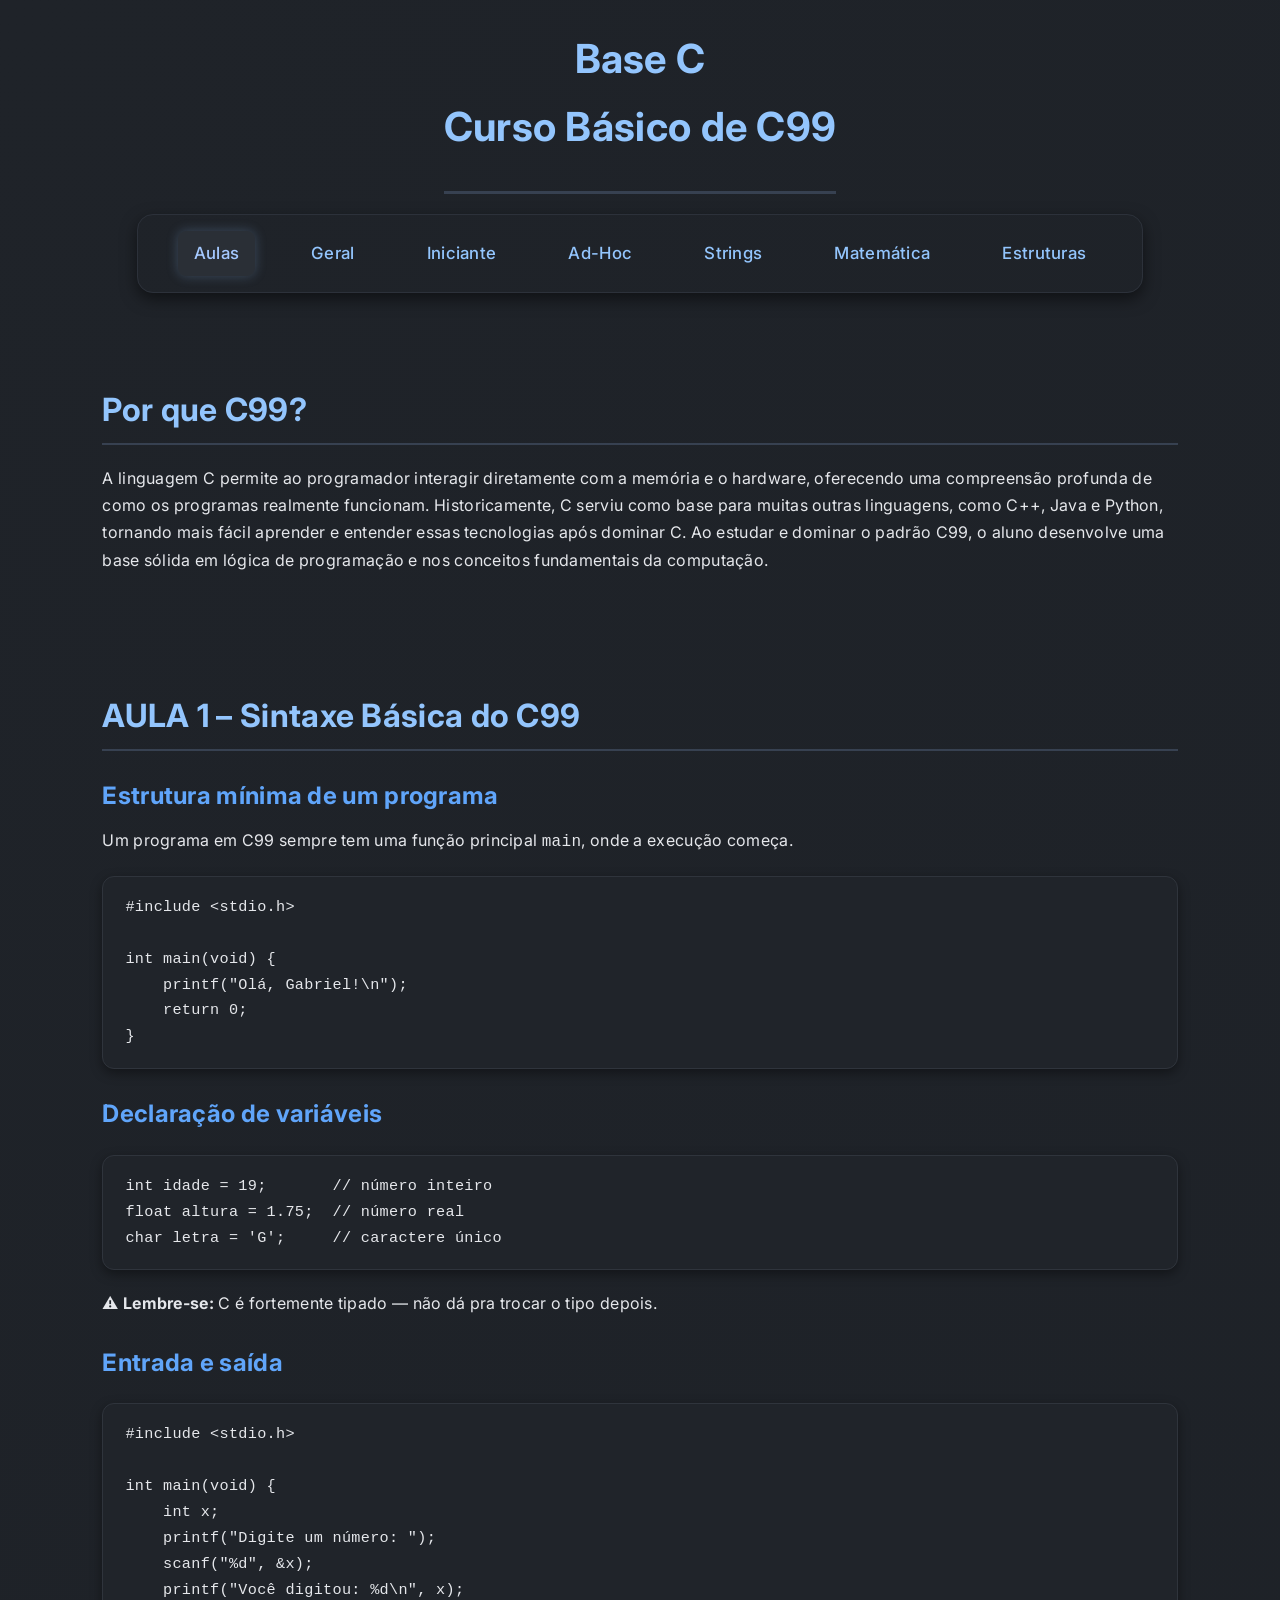
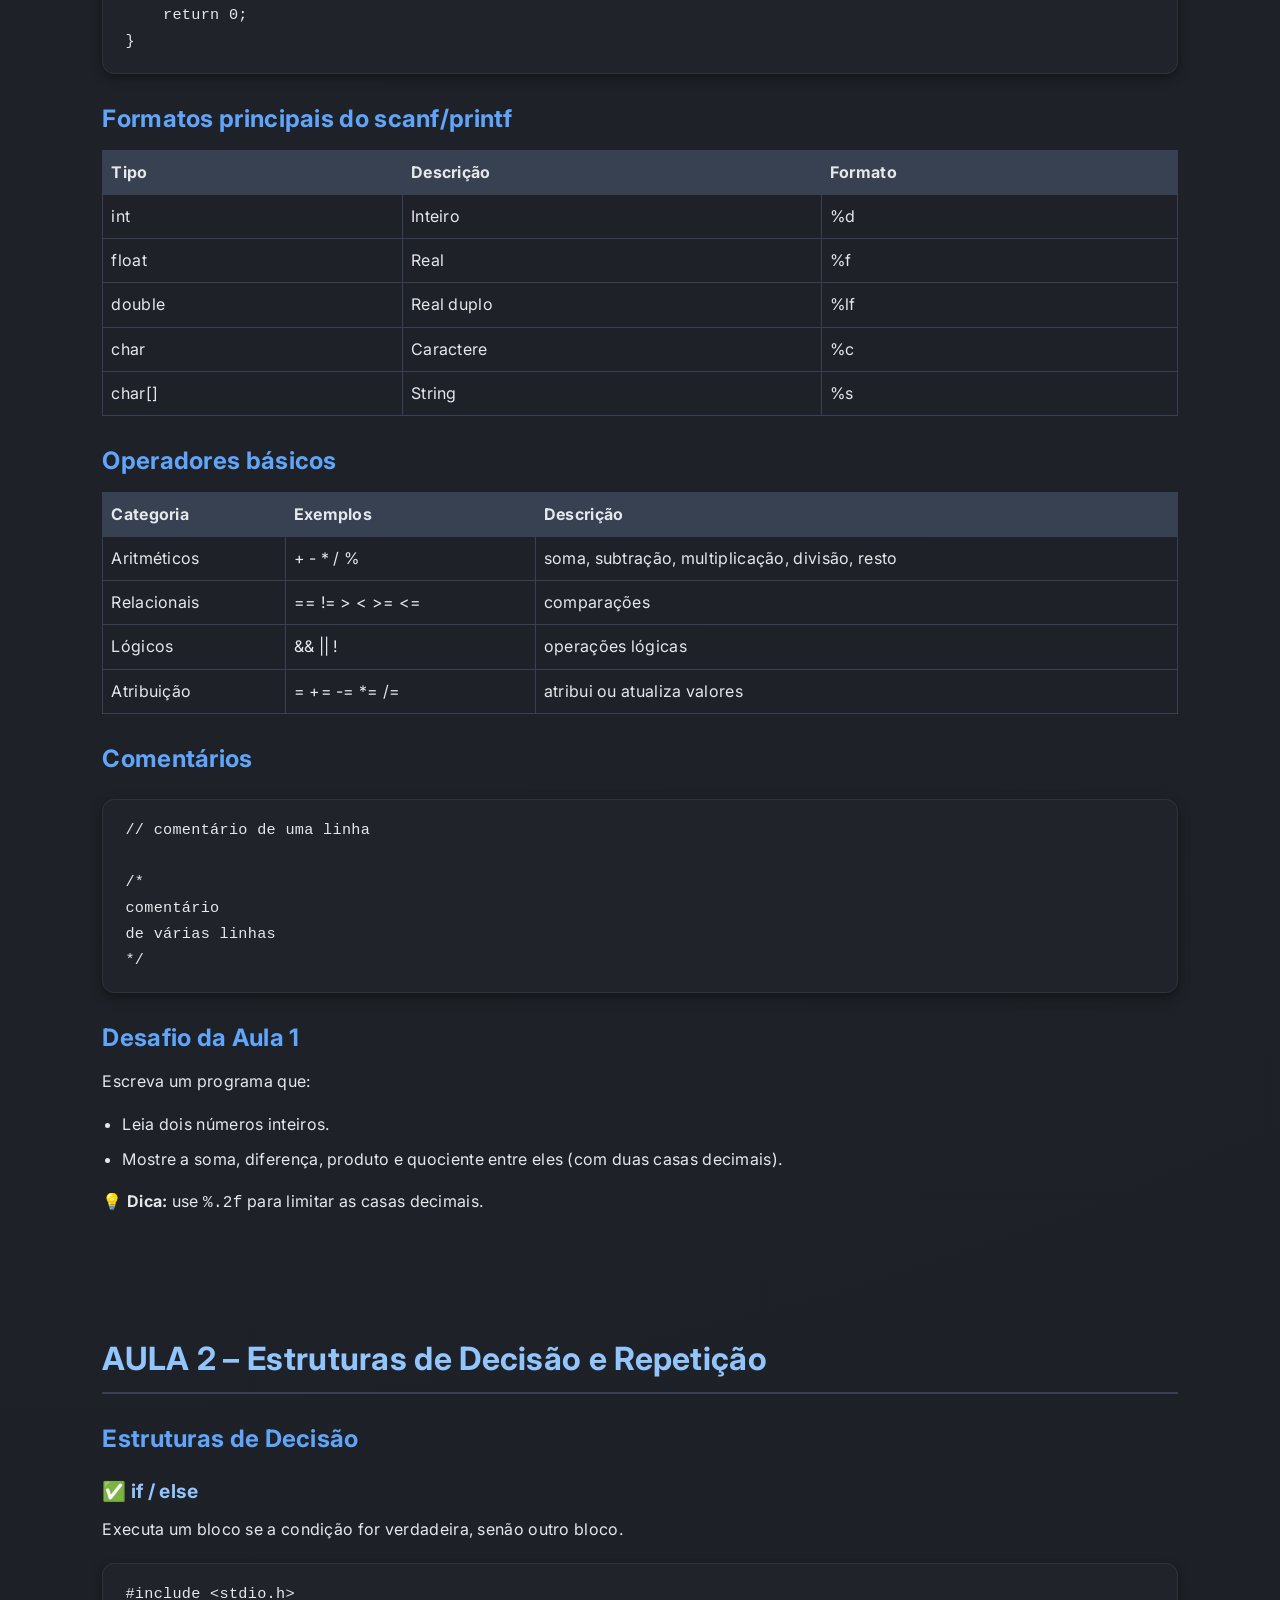
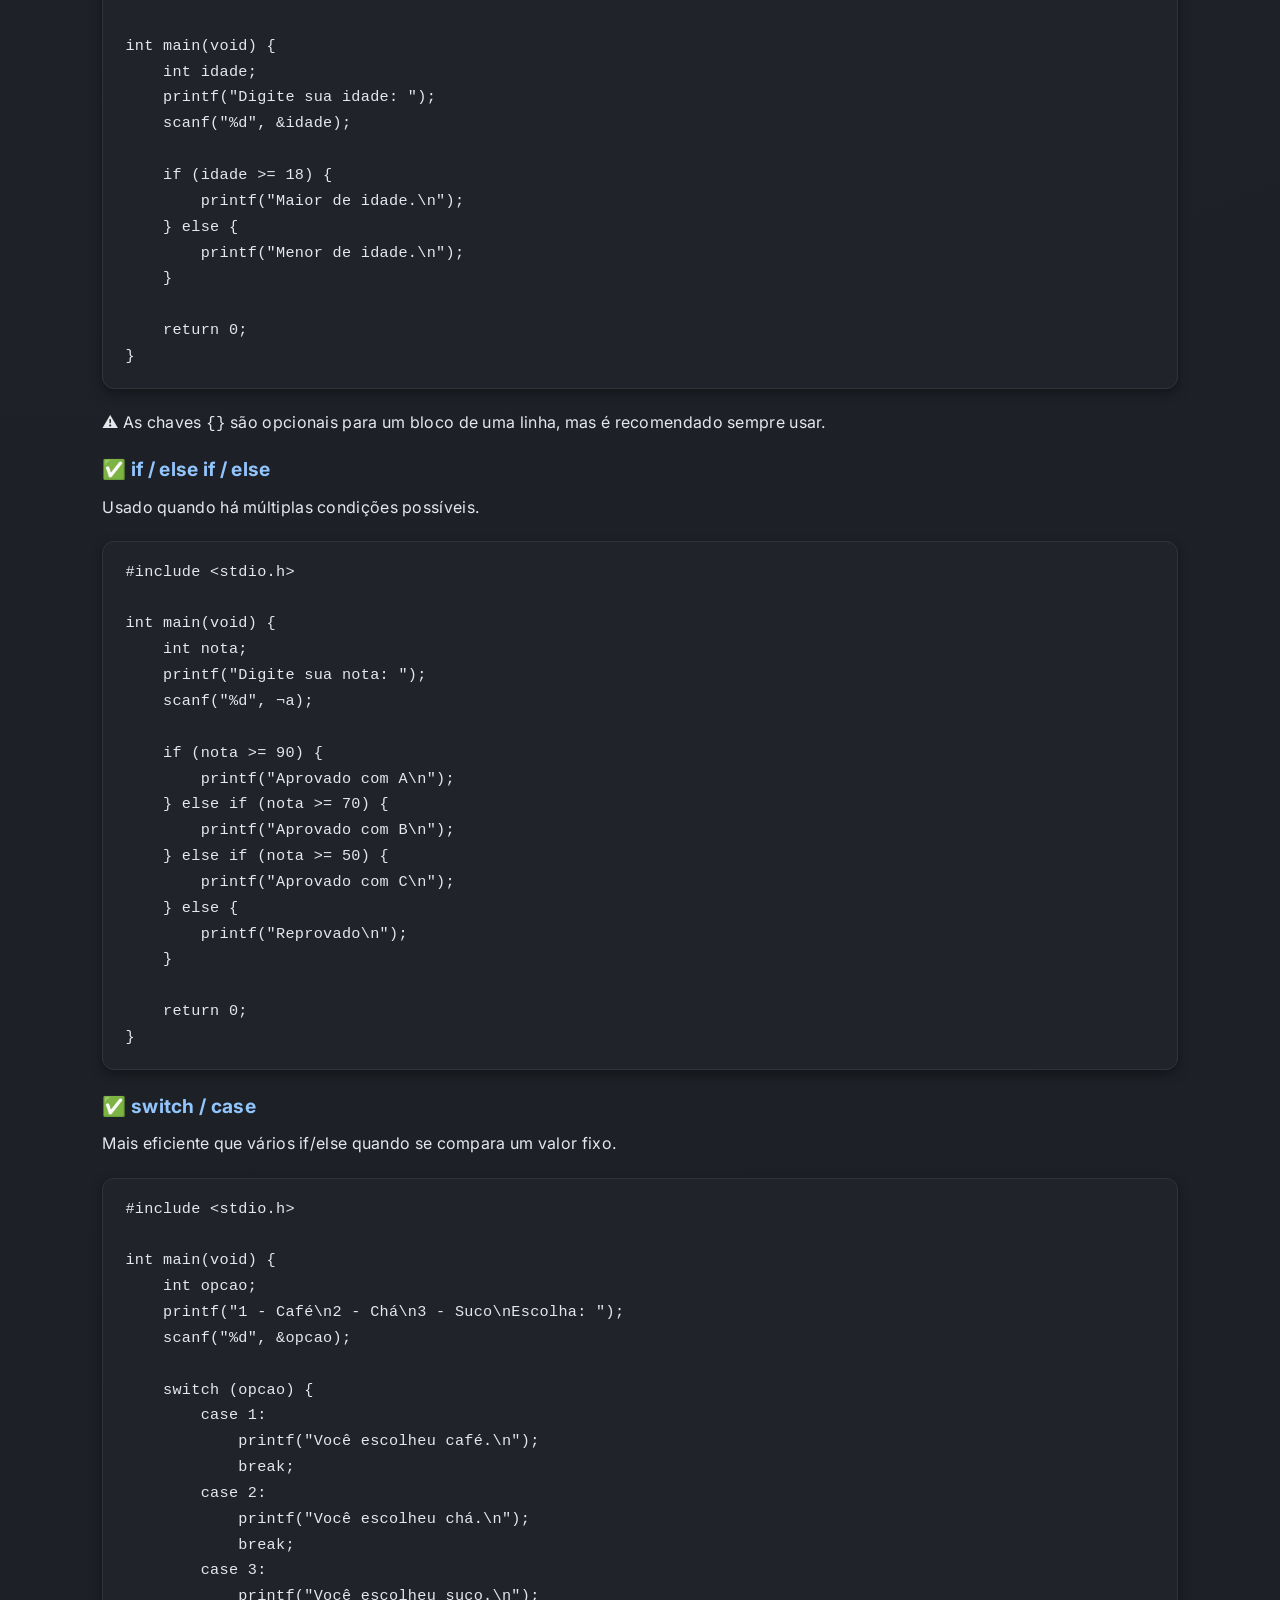
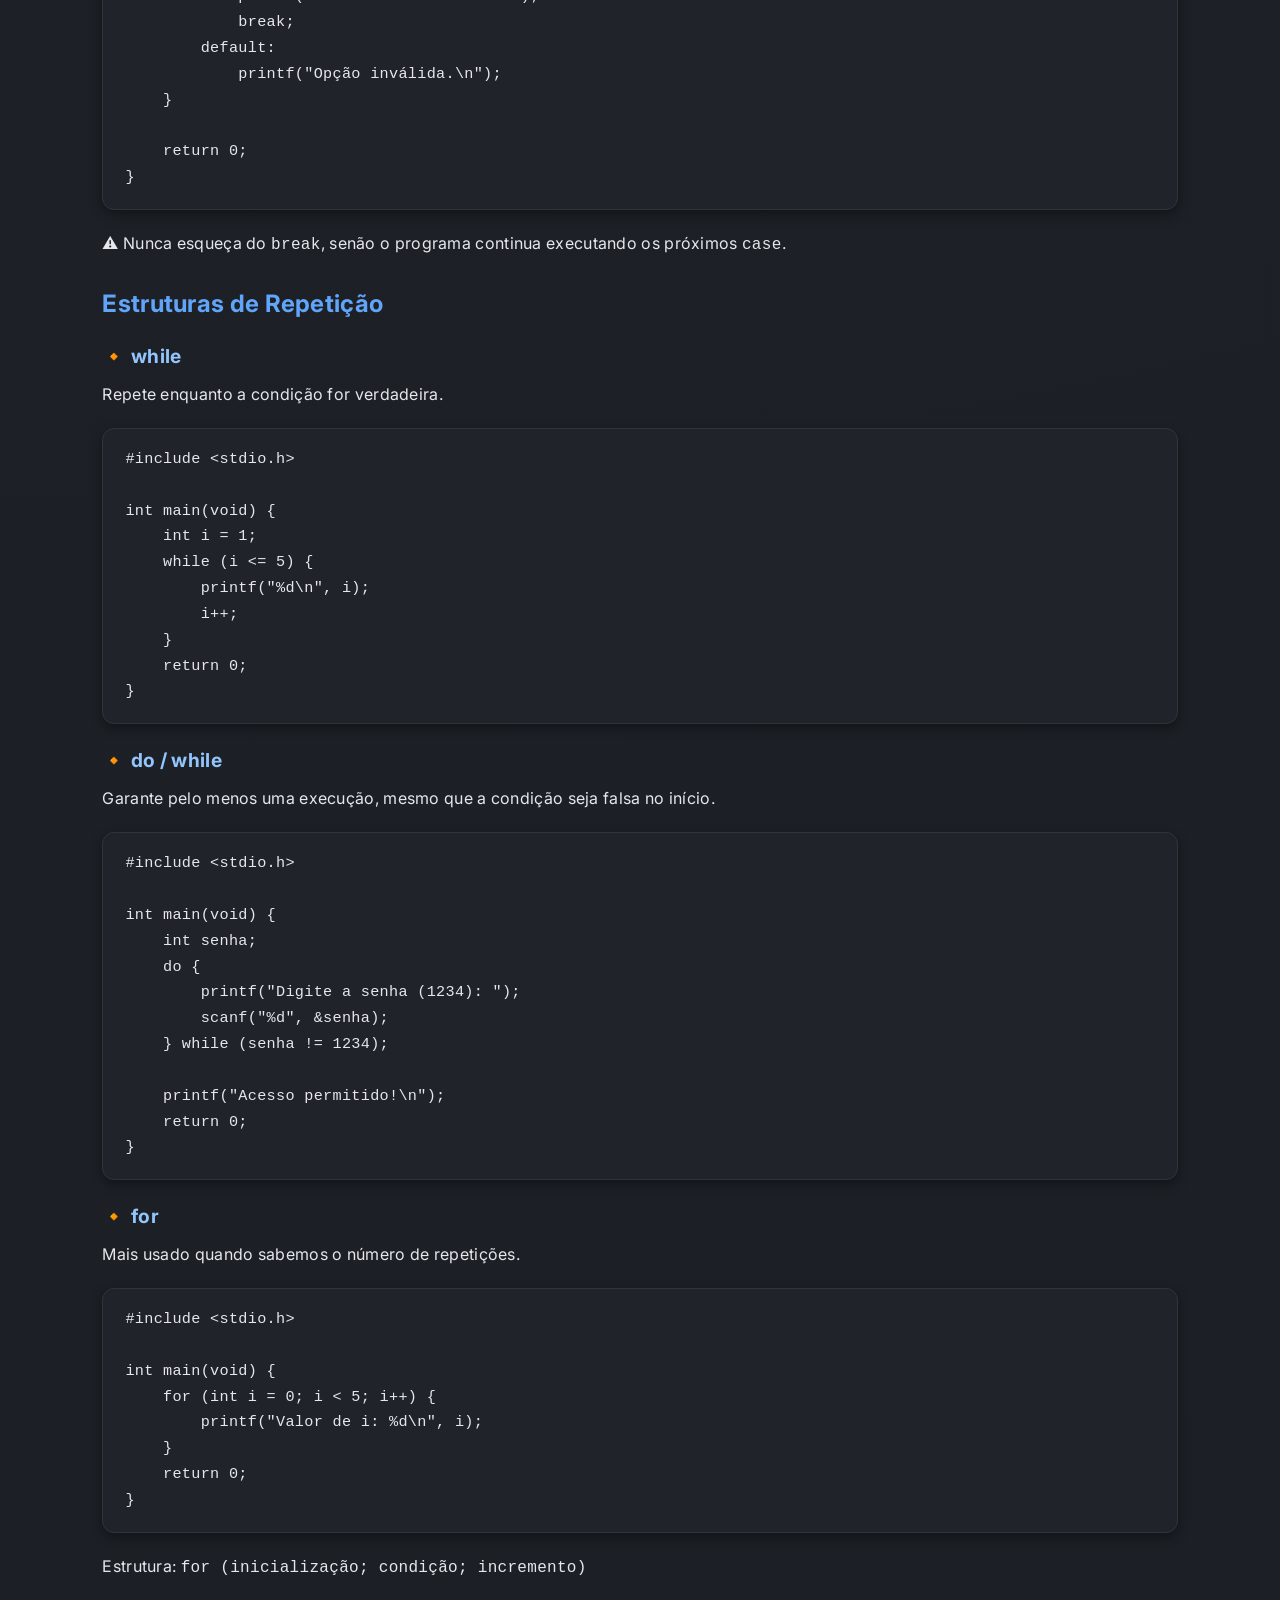
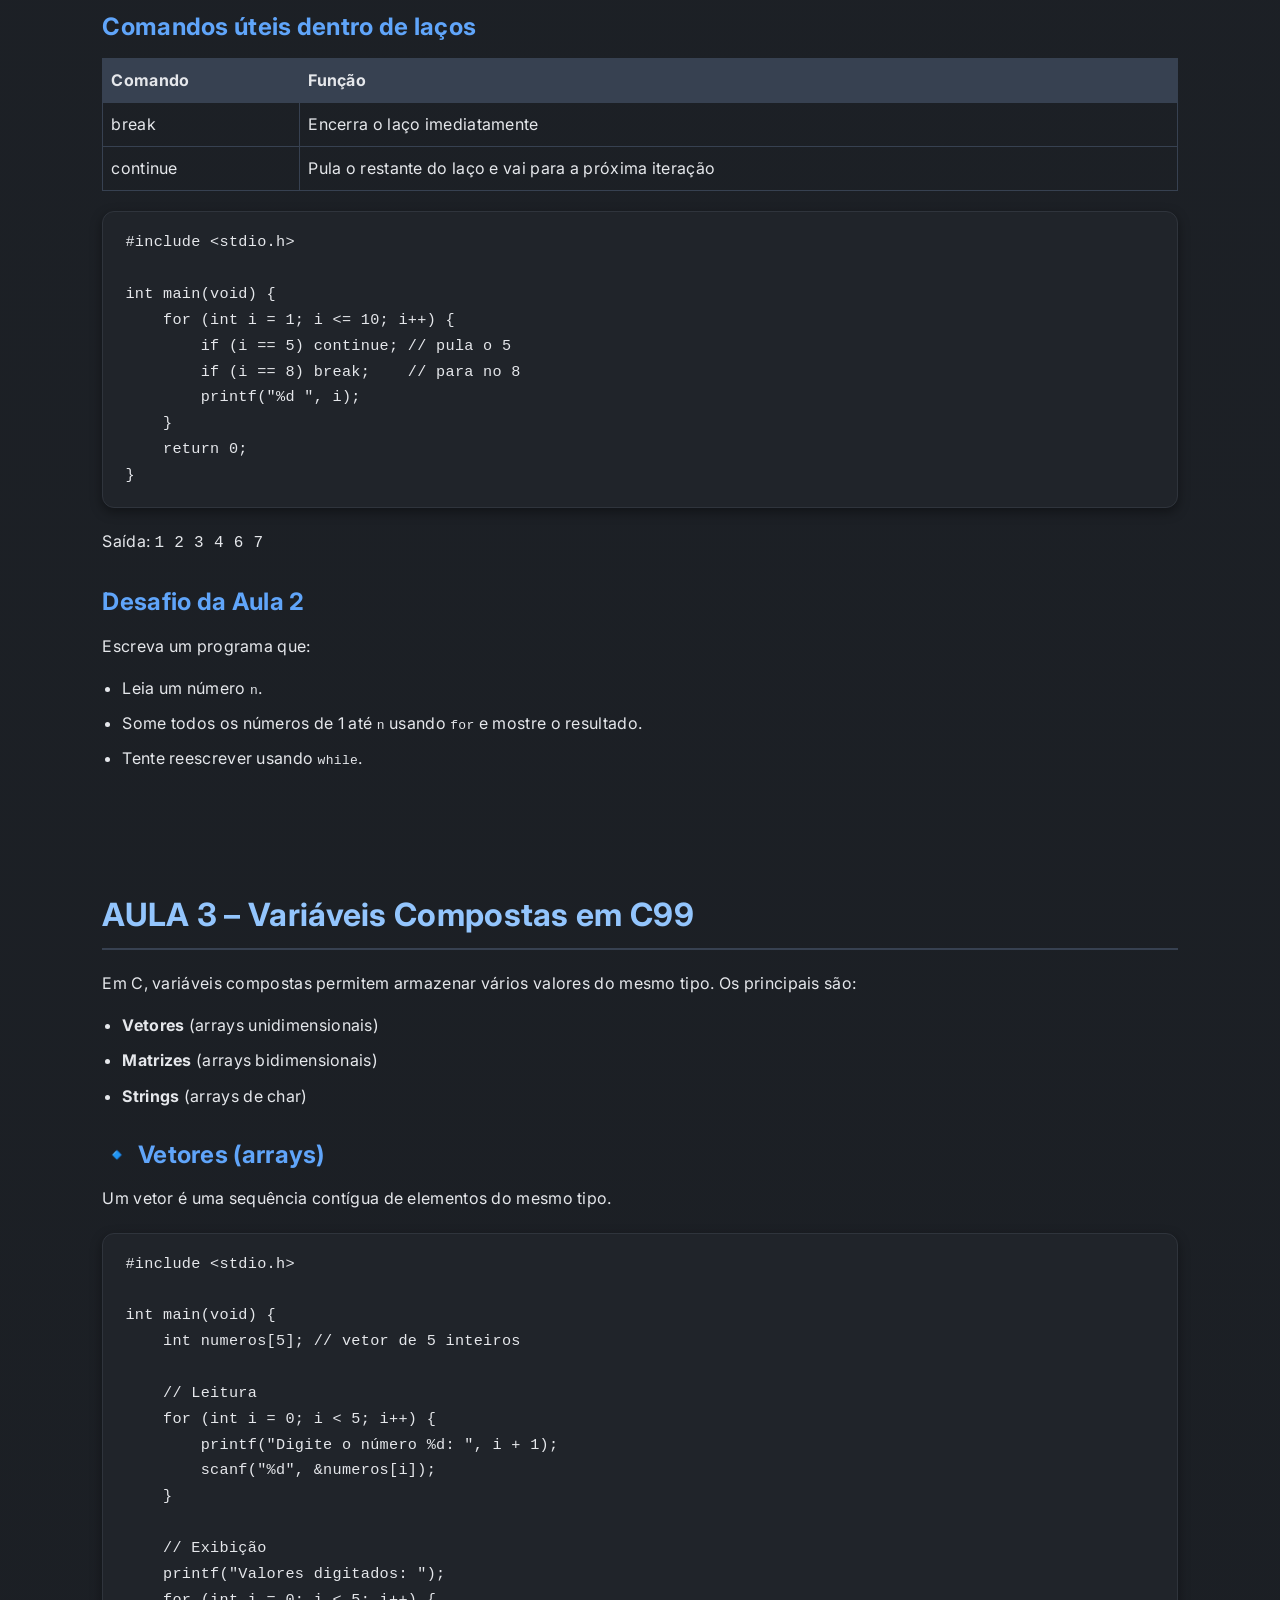
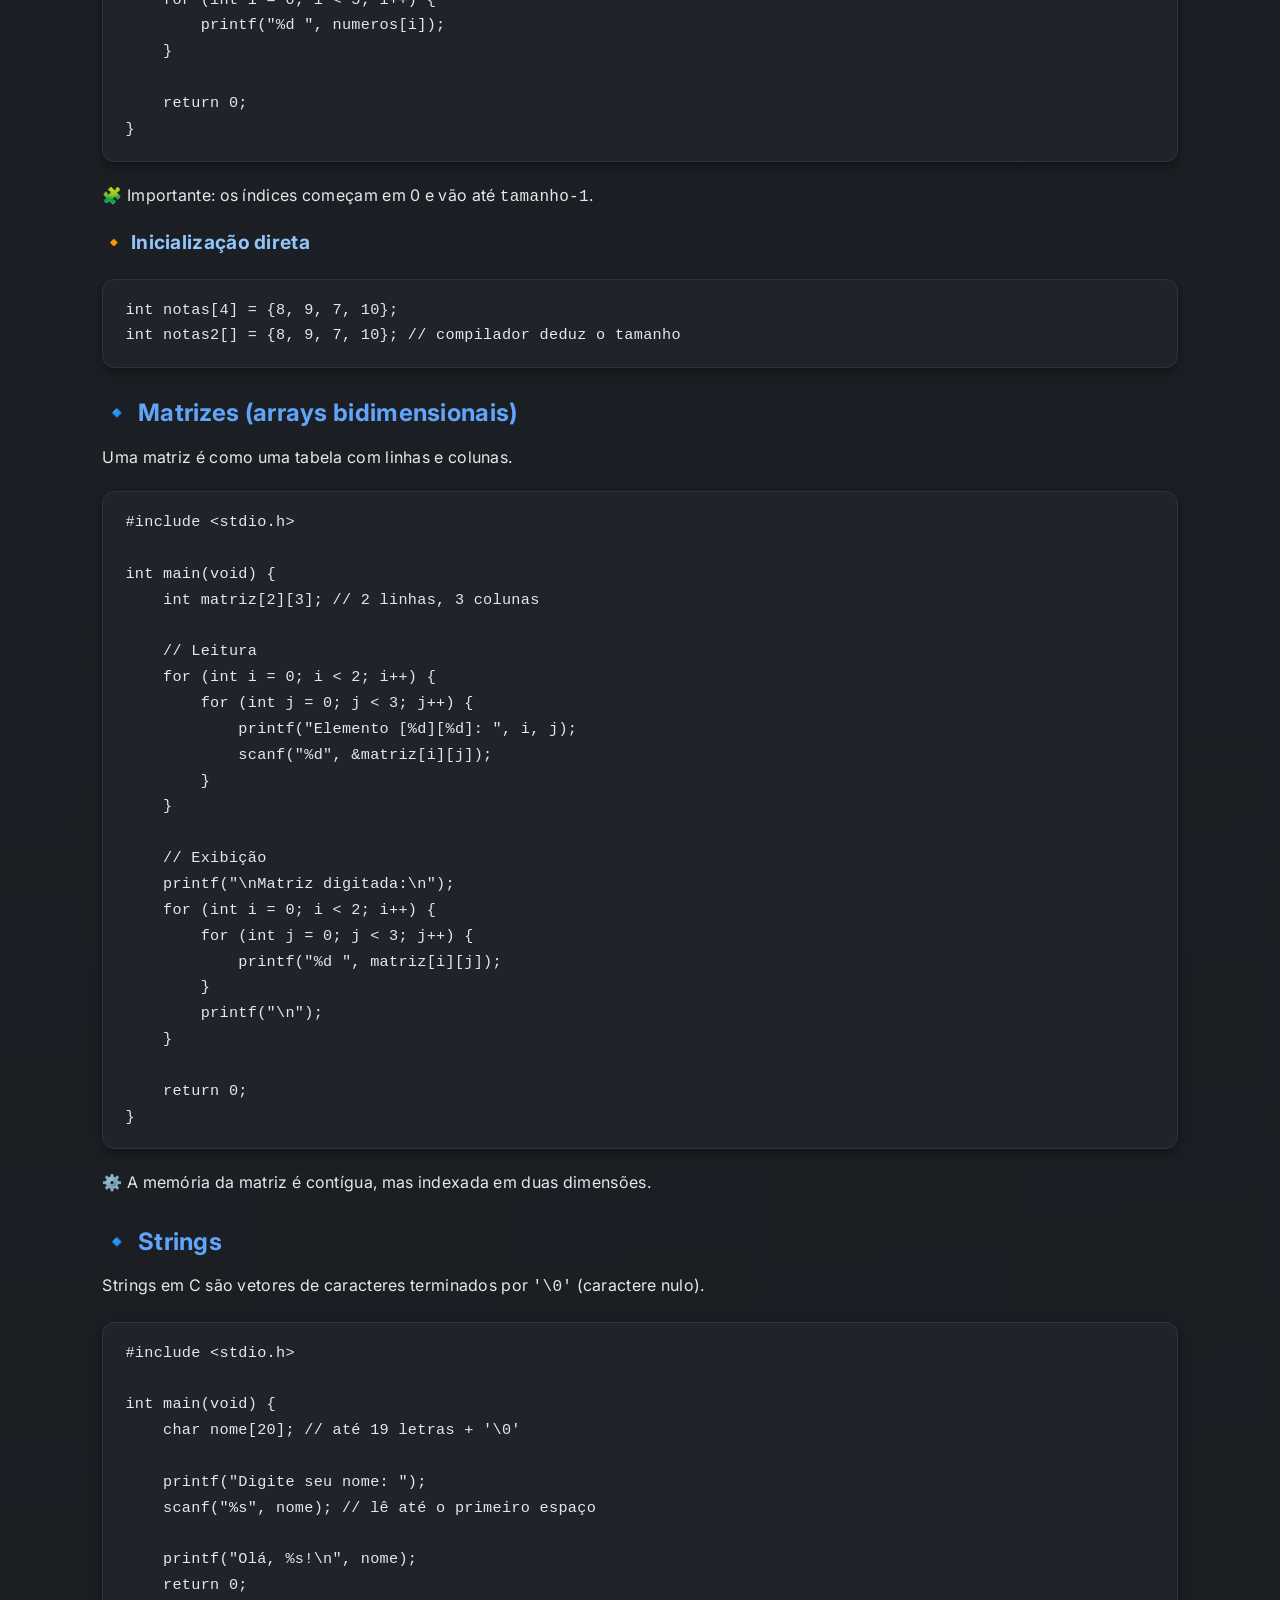
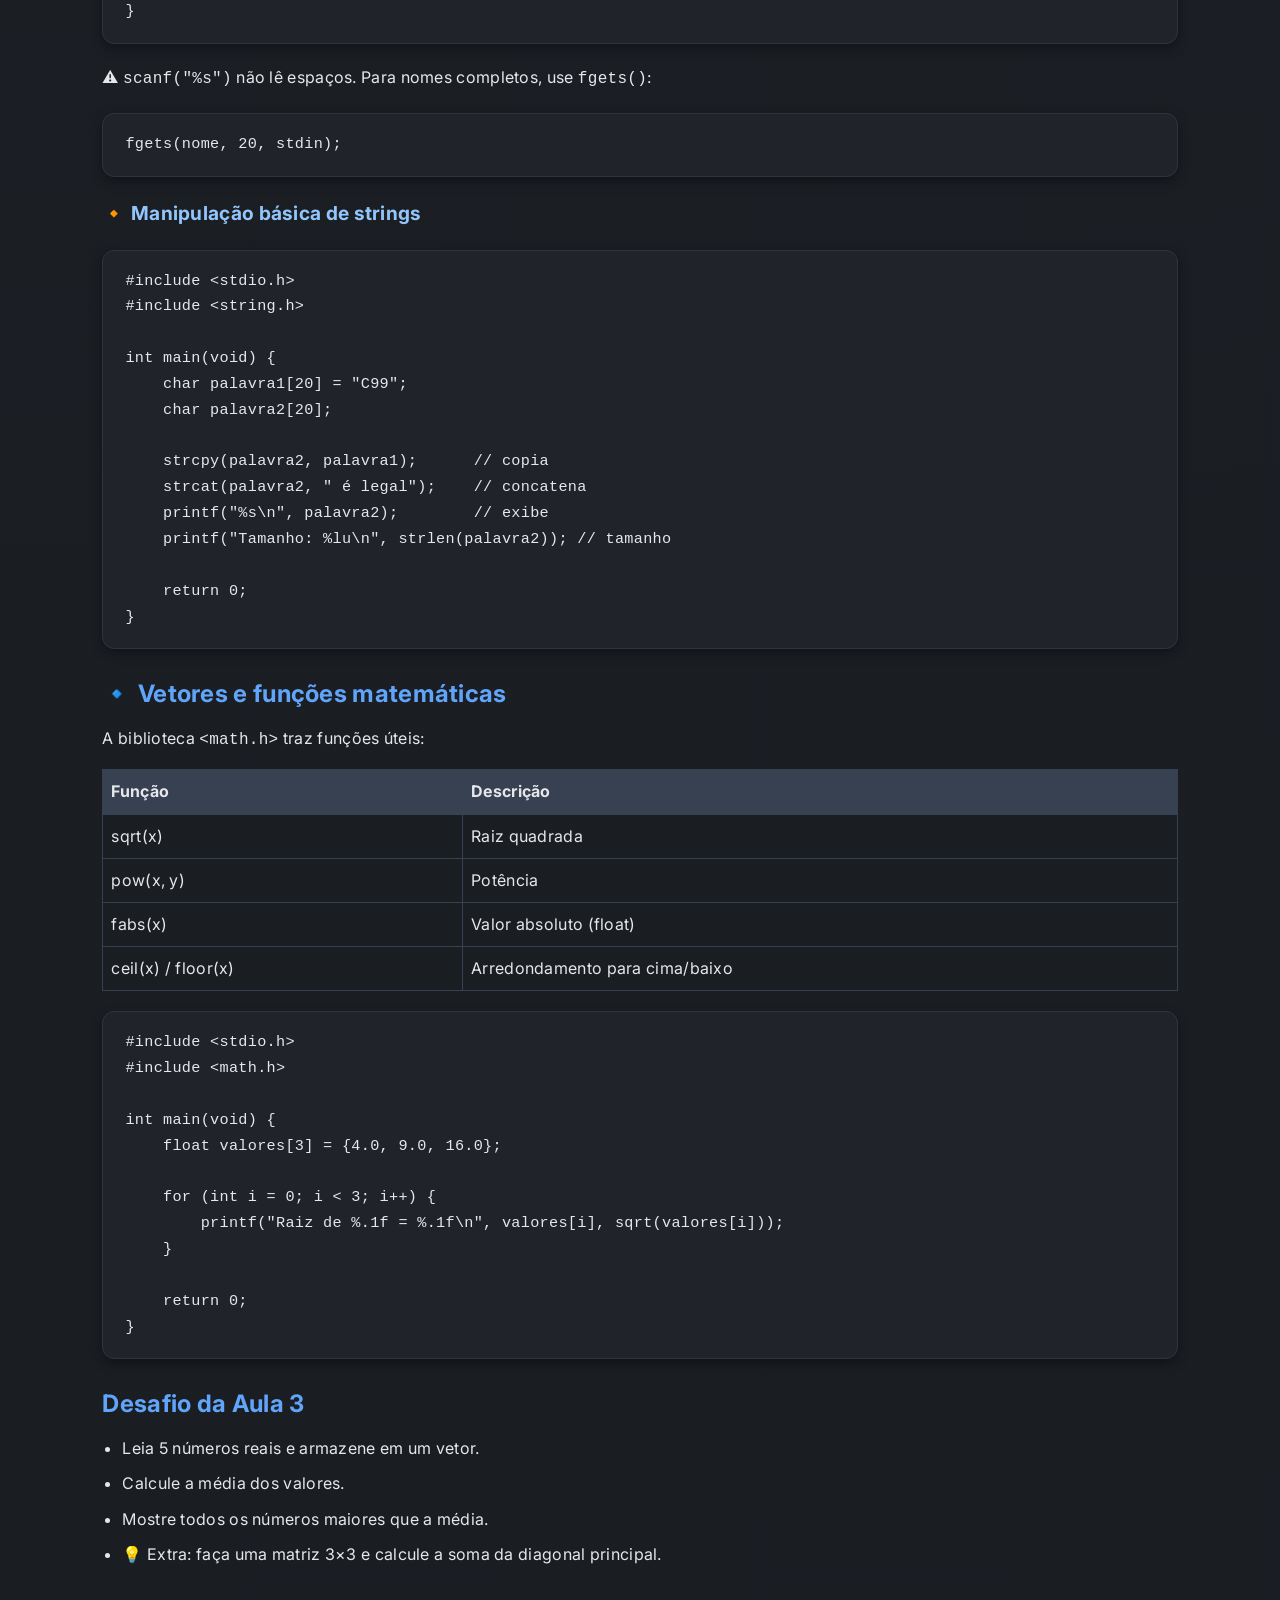
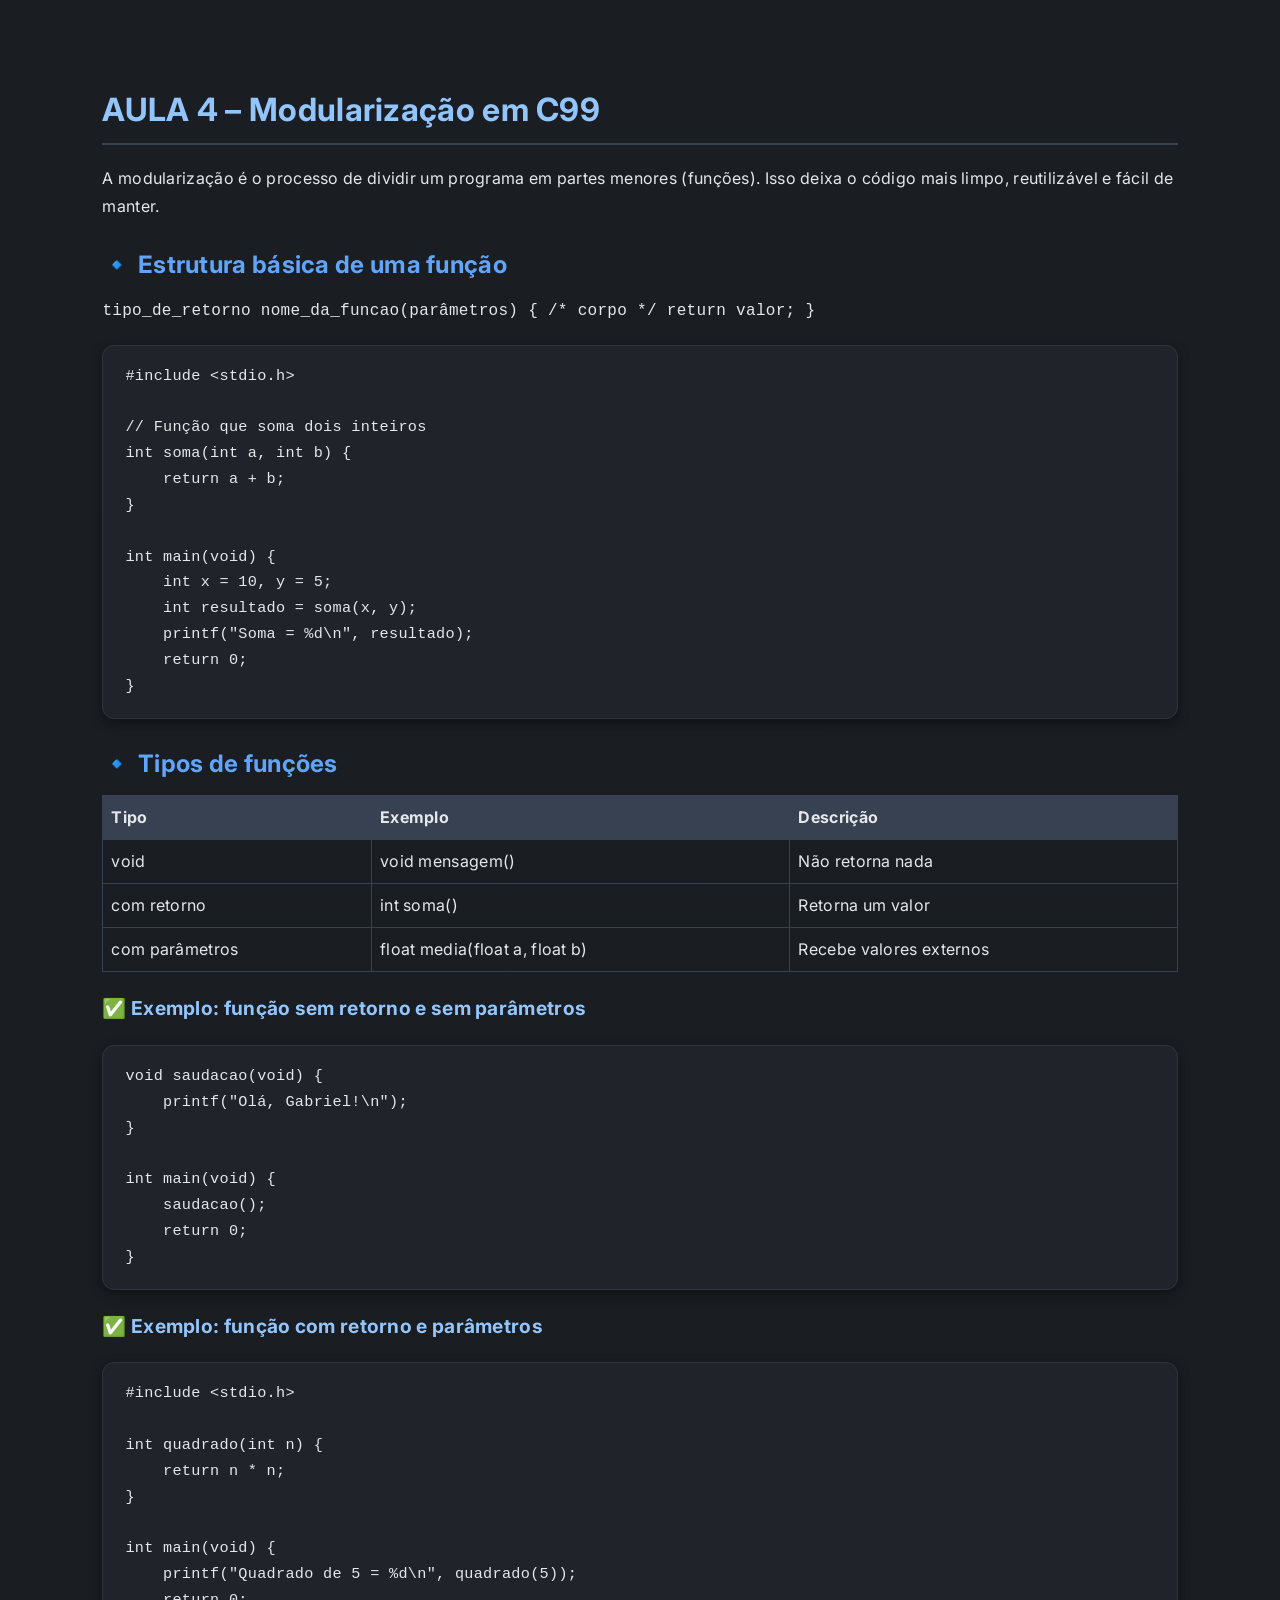
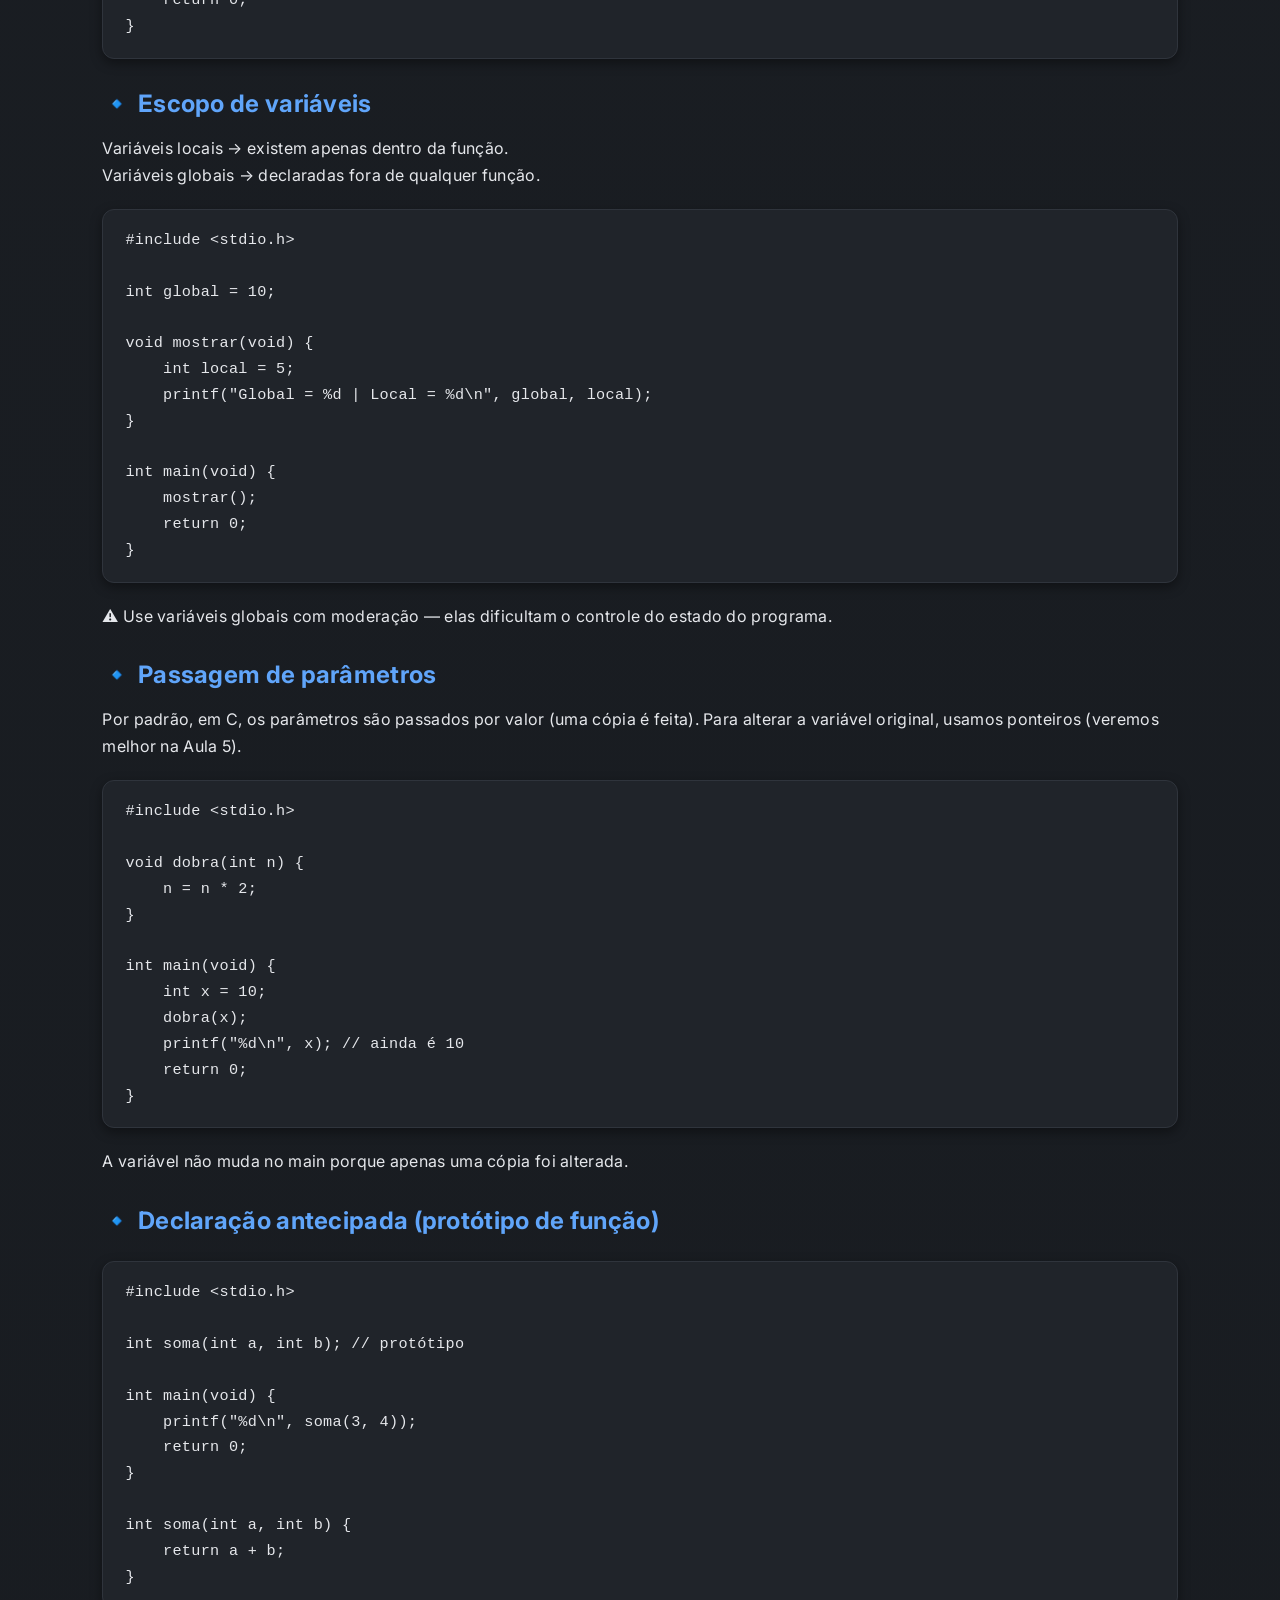
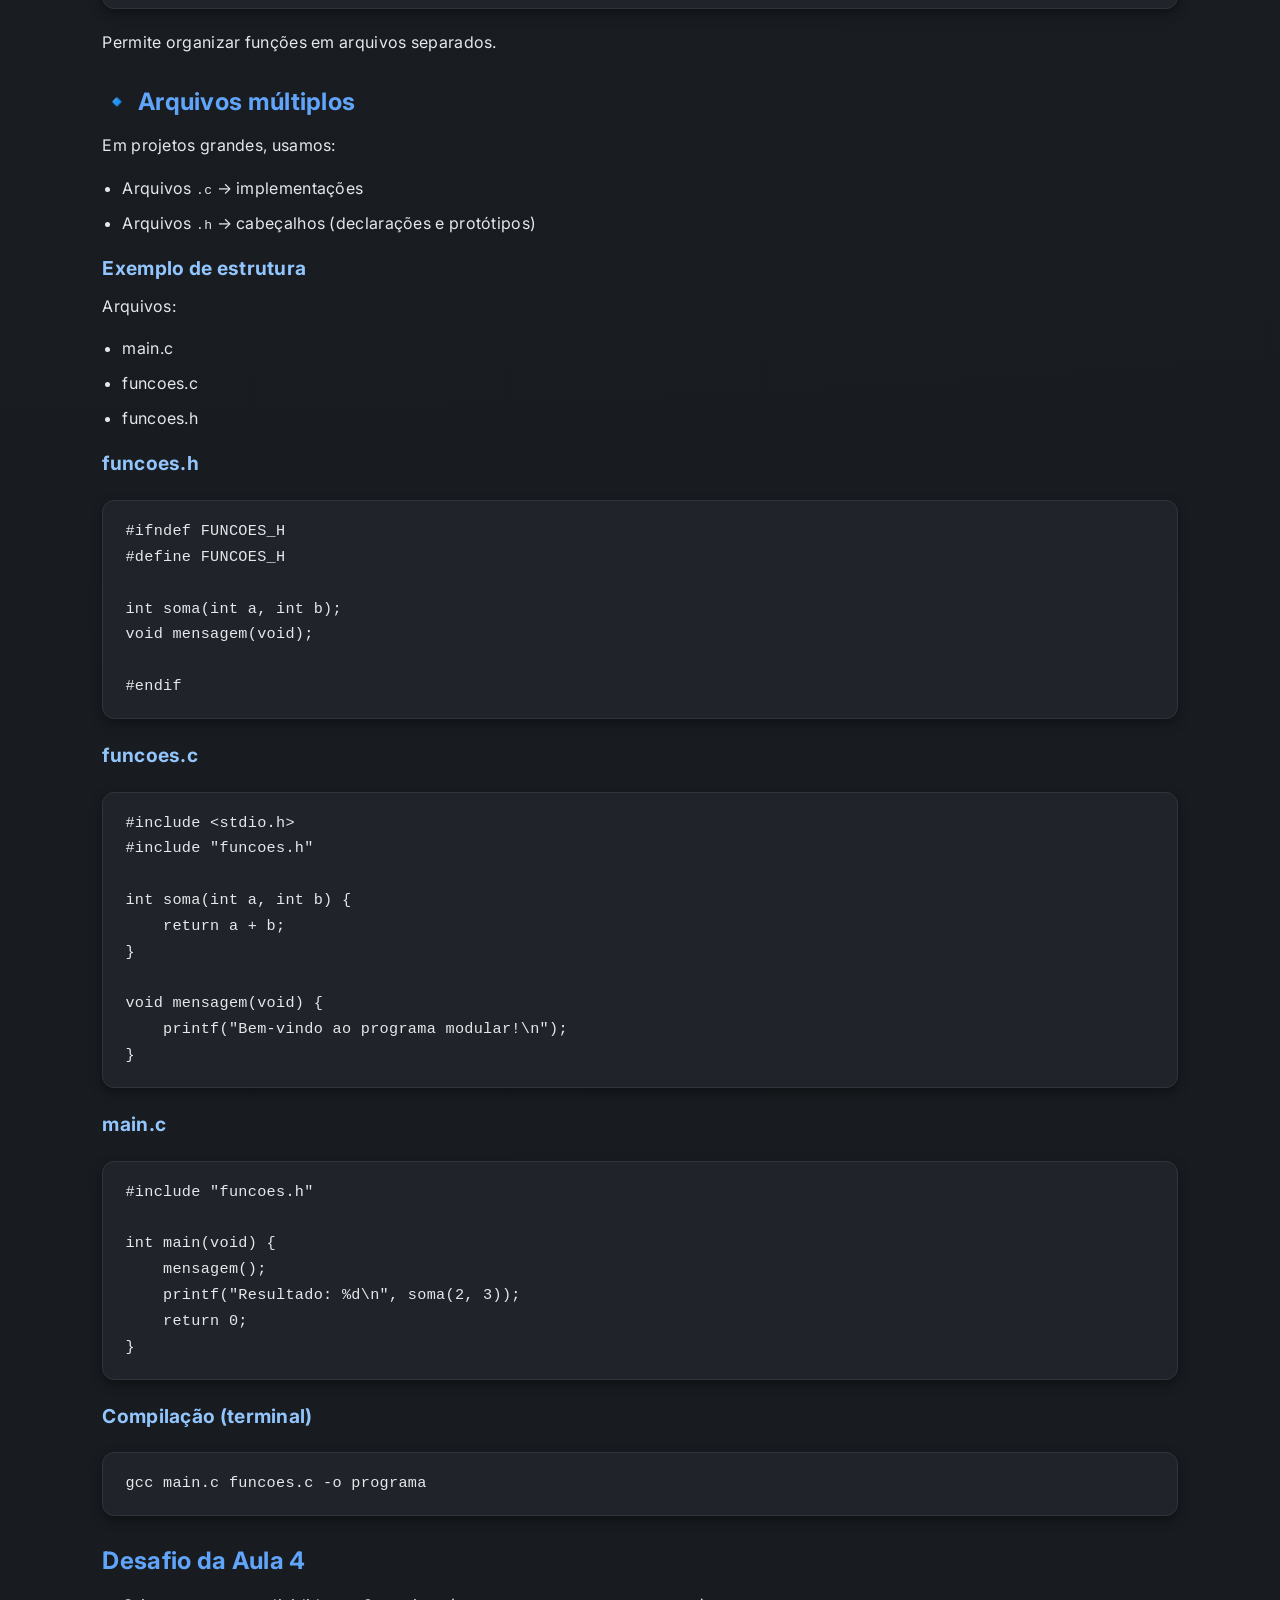
==== index.html @ 50970c6e "adicionando o motivo de escolha c99" ====
<!DOCTYPE html>
<html lang="pt-br">
<head>
  <meta charset="UTF-8">
  <meta name="viewport" content="width=device-width, initial-scale=1.0">
  <title>Base C</title>
  <link rel="stylesheet" href="css/style.css">
  <link rel="icon" href="/imagens/c.png" type="image/png">
</head>
<body>
  <h1>Base C<br>Curso Básico de C99</h1>

  <header class="banner">
    <nav class="categorias-menu">
      <a class="categoria ativo" href="/index.html">Aulas</a>
      <a class="categoria" href="/geral/geral.html">Geral</a>
      <a class="categoria" href="/iniciante/iniciante.html">Iniciante</a>
      <a class="categoria" href="/adhoc/adhoc.html">Ad-Hoc</a>
      <a class="categoria" href="/strings/strings.html">Strings</a>
      <a class="categoria" href="/matematica/matematica.html">Matemática</a>
      <a class="categoria" href="/estruturas/estruturas.html">Estruturas</a>
    </nav>
  </header>

  <!-- Por qual motivo c99? -->
  <section>
    <h2>Por que C99?</h2>

    <p>A linguagem C permite ao programador interagir diretamente com a memória e o hardware, oferecendo uma compreensão profunda de como os programas realmente funcionam. Historicamente, C serviu como base para muitas outras linguagens, como C++, Java e Python, tornando mais fácil aprender e entender essas tecnologias após dominar C. Ao estudar e dominar o padrão C99, o aluno desenvolve uma base sólida em lógica de programação e nos conceitos fundamentais da computação.</p>

  </section>

  <!-- Aula 1 -->
  <section>
    <h2>AULA 1 – Sintaxe Básica do C99</h2>

    <h3>Estrutura mínima de um programa</h3>
    <p>Um programa em C99 sempre tem uma função principal <code>main</code>, onde a execução começa.</p>
    <div class="codigo">
<pre><code>#include &lt;stdio.h&gt;

int main(void) {
    printf("Olá, Gabriel!\n");
    return 0;
}
</code></pre>
    </div>

    <h3>Declaração de variáveis</h3>
    <div class="codigo">
<pre><code>int idade = 19;       // número inteiro
float altura = 1.75;  // número real
char letra = 'G';     // caractere único</code></pre>
    </div>
    <p><strong>⚠️ Lembre-se:</strong> C é fortemente tipado — não dá pra trocar o tipo depois.</p>

    <h3>Entrada e saída</h3>
    <div class="codigo">
<pre><code>#include &lt;stdio.h&gt;

int main(void) {
    int x;
    printf("Digite um número: ");
    scanf("%d", &x); 
    printf("Você digitou: %d\n", x);
    return 0;
}</code></pre>
    </div>

    <h3>Formatos principais do scanf/printf</h3>
    <table>
      <tr><th>Tipo</th><th>Descrição</th><th>Formato</th></tr>
      <tr><td>int</td><td>Inteiro</td><td>%d</td></tr>
      <tr><td>float</td><td>Real</td><td>%f</td></tr>
      <tr><td>double</td><td>Real duplo</td><td>%lf</td></tr>
      <tr><td>char</td><td>Caractere</td><td>%c</td></tr>
      <tr><td>char[]</td><td>String</td><td>%s</td></tr>
    </table>

    <h3>Operadores básicos</h3>
    <table>
      <tr><th>Categoria</th><th>Exemplos</th><th>Descrição</th></tr>
      <tr><td>Aritméticos</td><td>+ - * / %</td><td>soma, subtração, multiplicação, divisão, resto</td></tr>
      <tr><td>Relacionais</td><td>== != &gt; &lt; &gt;= &lt;=</td><td>comparações</td></tr>
      <tr><td>Lógicos</td><td>&& || !</td><td>operações lógicas</td></tr>
      <tr><td>Atribuição</td><td>= += -= *= /=</td><td>atribui ou atualiza valores</td></tr>
    </table>

    <h3>Comentários</h3>
    <div class="codigo">
<pre><code>// comentário de uma linha

/*
comentário
de várias linhas
*/</code></pre>
    </div>

    <h3>Desafio da Aula 1</h3>
    <p>Escreva um programa que:</p>
    <ul>
      <li>Leia dois números inteiros.</li>
      <li>Mostre a soma, diferença, produto e quociente entre eles (com duas casas decimais).</li>
    </ul>
    <p><strong>💡 Dica:</strong> use <code>%.2f</code> para limitar as casas decimais.</p>
  </section>

    <!-- Aula 2 -->
  <section>
    <h2>AULA 2 – Estruturas de Decisão e Repetição</h2>

    <h3>Estruturas de Decisão</h3>

    <h4>✅ if / else</h4>
    <p>Executa um bloco se a condição for verdadeira, senão outro bloco.</p>
    <div class="codigo">
<pre><code>#include &lt;stdio.h&gt;

int main(void) {
    int idade;
    printf("Digite sua idade: ");
    scanf("%d", &idade);

    if (idade >= 18) {
        printf("Maior de idade.\n");
    } else {
        printf("Menor de idade.\n");
    }

    return 0;
}</code></pre>
    </div>
    <p>⚠️ As chaves <code>{}</code> são opcionais para um bloco de uma linha, mas é recomendado sempre usar.</p>

    <h4>✅ if / else if / else</h4>
    <p>Usado quando há múltiplas condições possíveis.</p>
    <div class="codigo">
<pre><code>#include &lt;stdio.h&gt;

int main(void) {
    int nota;
    printf("Digite sua nota: ");
    scanf("%d", &nota);

    if (nota >= 90) {
        printf("Aprovado com A\n");
    } else if (nota >= 70) {
        printf("Aprovado com B\n");
    } else if (nota >= 50) {
        printf("Aprovado com C\n");
    } else {
        printf("Reprovado\n");
    }

    return 0;
}</code></pre>
    </div>

    <h4>✅ switch / case</h4>
    <p>Mais eficiente que vários if/else quando se compara um valor fixo.</p>
    <div class="codigo">
<pre><code>#include &lt;stdio.h&gt;

int main(void) {
    int opcao;
    printf("1 - Café\n2 - Chá\n3 - Suco\nEscolha: ");
    scanf("%d", &opcao);

    switch (opcao) {
        case 1:
            printf("Você escolheu café.\n");
            break;
        case 2:
            printf("Você escolheu chá.\n");
            break;
        case 3:
            printf("Você escolheu suco.\n");
            break;
        default:
            printf("Opção inválida.\n");
    }

    return 0;
}</code></pre>
    </div>
    <p>⚠️ Nunca esqueça do <code>break</code>, senão o programa continua executando os próximos <code>case</code>.</p>

    <h3>Estruturas de Repetição</h3>

    <h4>🔸 while</h4>
    <p>Repete enquanto a condição for verdadeira.</p>
    <div class="codigo">
<pre><code>#include &lt;stdio.h&gt;

int main(void) {
    int i = 1;
    while (i <= 5) {
        printf("%d\n", i);
        i++; 
    }
    return 0;
}</code></pre>
    </div>

    <h4>🔸 do / while</h4>
    <p>Garante pelo menos uma execução, mesmo que a condição seja falsa no início.</p>
    <div class="codigo">
<pre><code>#include &lt;stdio.h&gt;

int main(void) {
    int senha;
    do {
        printf("Digite a senha (1234): ");
        scanf("%d", &senha);
    } while (senha != 1234);

    printf("Acesso permitido!\n");
    return 0;
}</code></pre>
    </div>

    <h4>🔸 for</h4>
    <p>Mais usado quando sabemos o número de repetições.</p>
    <div class="codigo">
<pre><code>#include &lt;stdio.h&gt;

int main(void) {
    for (int i = 0; i &lt; 5; i++) {
        printf("Valor de i: %d\n", i);
    }
    return 0;
}</code></pre>
    </div>
    <p>Estrutura: <code>for (inicialização; condição; incremento)</code></p>

    <h3>Comandos úteis dentro de laços</h3>
    <table>
      <tr><th>Comando</th><th>Função</th></tr>
      <tr><td>break</td><td>Encerra o laço imediatamente</td></tr>
      <tr><td>continue</td><td>Pula o restante do laço e vai para a próxima iteração</td></tr>
    </table>
    <div class="codigo">
<pre><code>#include &lt;stdio.h&gt;

int main(void) {
    for (int i = 1; i &lt;= 10; i++) {
        if (i == 5) continue; // pula o 5
        if (i == 8) break;    // para no 8
        printf("%d ", i);
    }
    return 0;
}</code></pre>
    </div>
    <p>Saída: <code>1 2 3 4 6 7</code></p>

    <h3>Desafio da Aula 2</h3>
    <p>Escreva um programa que:</p>
    <ul>
      <li>Leia um número <code>n</code>.</li>
      <li>Some todos os números de 1 até <code>n</code> usando <code>for</code> e mostre o resultado.</li>
      <li>Tente reescrever usando <code>while</code>.</li>
    </ul>
  </section>

    <!-- Aula 3 -->
  <section>
    <h2>AULA 3 – Variáveis Compostas em C99</h2>

    <p>Em C, variáveis compostas permitem armazenar vários valores do mesmo tipo. Os principais são:</p>
    <ul>
      <li><strong>Vetores</strong> (arrays unidimensionais)</li>
      <li><strong>Matrizes</strong> (arrays bidimensionais)</li>
      <li><strong>Strings</strong> (arrays de char)</li>
    </ul>

    <h3>🔹 Vetores (arrays)</h3>
    <p>Um vetor é uma sequência contígua de elementos do mesmo tipo.</p>
    <div class="codigo">
<pre><code>#include &lt;stdio.h&gt;

int main(void) {
    int numeros[5]; // vetor de 5 inteiros

    // Leitura
    for (int i = 0; i &lt; 5; i++) {
        printf("Digite o número %d: ", i + 1);
        scanf("%d", &numeros[i]);
    }

    // Exibição
    printf("Valores digitados: ");
    for (int i = 0; i &lt; 5; i++) {
        printf("%d ", numeros[i]);
    }

    return 0;
}</code></pre>
    </div>
    <p>🧩 Importante: os índices começam em 0 e vão até <code>tamanho-1</code>.</p>

    <h4>🔸 Inicialização direta</h4>
    <div class="codigo">
<pre><code>int notas[4] = {8, 9, 7, 10};
int notas2[] = {8, 9, 7, 10}; // compilador deduz o tamanho
</code></pre>
    </div>

    <h3>🔹 Matrizes (arrays bidimensionais)</h3>
    <p>Uma matriz é como uma tabela com linhas e colunas.</p>
    <div class="codigo">
<pre><code>#include &lt;stdio.h&gt;

int main(void) {
    int matriz[2][3]; // 2 linhas, 3 colunas

    // Leitura
    for (int i = 0; i &lt; 2; i++) {
        for (int j = 0; j &lt; 3; j++) {
            printf("Elemento [%d][%d]: ", i, j);
            scanf("%d", &matriz[i][j]);
        }
    }

    // Exibição
    printf("\nMatriz digitada:\n");
    for (int i = 0; i &lt; 2; i++) {
        for (int j = 0; j &lt; 3; j++) {
            printf("%d ", matriz[i][j]);
        }
        printf("\n");
    }

    return 0;
}</code></pre>
    </div>
    <p>⚙️ A memória da matriz é contígua, mas indexada em duas dimensões.</p>

    <h3>🔹 Strings</h3>
    <p>Strings em C são vetores de caracteres terminados por <code>'\0'</code> (caractere nulo).</p>
    <div class="codigo">
<pre><code>#include &lt;stdio.h&gt;

int main(void) {
    char nome[20]; // até 19 letras + '\0'

    printf("Digite seu nome: ");
    scanf("%s", nome); // lê até o primeiro espaço

    printf("Olá, %s!\n", nome);
    return 0;
}</code></pre>
    </div>
    <p>⚠️ <code>scanf("%s")</code> não lê espaços. Para nomes completos, use <code>fgets()</code>:</p>
    <div class="codigo">
<pre><code>fgets(nome, 20, stdin);</code></pre>
    </div>

    <h4>🔸 Manipulação básica de strings</h4>
    <div class="codigo">
<pre><code>#include &lt;stdio.h&gt;
#include &lt;string.h&gt;

int main(void) {
    char palavra1[20] = "C99";
    char palavra2[20];

    strcpy(palavra2, palavra1);      // copia
    strcat(palavra2, " é legal");    // concatena
    printf("%s\n", palavra2);        // exibe
    printf("Tamanho: %lu\n", strlen(palavra2)); // tamanho

    return 0;
}</code></pre>
    </div>

    <h3>🔹 Vetores e funções matemáticas</h3>
    <p>A biblioteca <code>&lt;math.h&gt;</code> traz funções úteis:</p>
    <table>
      <tr><th>Função</th><th>Descrição</th></tr>
      <tr><td>sqrt(x)</td><td>Raiz quadrada</td></tr>
      <tr><td>pow(x, y)</td><td>Potência</td></tr>
      <tr><td>fabs(x)</td><td>Valor absoluto (float)</td></tr>
      <tr><td>ceil(x) / floor(x)</td><td>Arredondamento para cima/baixo</td></tr>
    </table>
    <div class="codigo">
<pre><code>#include &lt;stdio.h&gt;
#include &lt;math.h&gt;

int main(void) {
    float valores[3] = {4.0, 9.0, 16.0};

    for (int i = 0; i &lt; 3; i++) {
        printf("Raiz de %.1f = %.1f\n", valores[i], sqrt(valores[i]));
    }

    return 0;
}</code></pre>
    </div>

    <h3>Desafio da Aula 3</h3>
    <ul>
      <li>Leia 5 números reais e armazene em um vetor.</li>
      <li>Calcule a média dos valores.</li>
      <li>Mostre todos os números maiores que a média.</li>
      <li>💡 Extra: faça uma matriz 3×3 e calcule a soma da diagonal principal.</li>
    </ul>
  </section>

    <!-- Aula 4 -->
  <section>
    <h2>AULA 4 – Modularização em C99</h2>

    <p>A modularização é o processo de dividir um programa em partes menores (funções). Isso deixa o código mais limpo, reutilizável e fácil de manter.</p>

    <h3>🔹 Estrutura básica de uma função</h3>
    <p>
      <code>tipo_de_retorno nome_da_funcao(parâmetros) { /* corpo */ return valor; }</code>
    </p>

    <div class="codigo">
<pre><code>#include &lt;stdio.h&gt;

// Função que soma dois inteiros
int soma(int a, int b) {
    return a + b;
}

int main(void) {
    int x = 10, y = 5;
    int resultado = soma(x, y);
    printf("Soma = %d\n", resultado);
    return 0;
}</code></pre>
    </div>

    <h3>🔹 Tipos de funções</h3>
    <table>
      <tr><th>Tipo</th><th>Exemplo</th><th>Descrição</th></tr>
      <tr><td>void</td><td>void mensagem()</td><td>Não retorna nada</td></tr>
      <tr><td>com retorno</td><td>int soma()</td><td>Retorna um valor</td></tr>
      <tr><td>com parâmetros</td><td>float media(float a, float b)</td><td>Recebe valores externos</td></tr>
    </table>

    <h4>✅ Exemplo: função sem retorno e sem parâmetros</h4>
    <div class="codigo">
<pre><code>void saudacao(void) {
    printf("Olá, Gabriel!\n");
}

int main(void) {
    saudacao();
    return 0;
}</code></pre>
    </div>

    <h4>✅ Exemplo: função com retorno e parâmetros</h4>
    <div class="codigo">
<pre><code>#include &lt;stdio.h&gt;

int quadrado(int n) {
    return n * n;
}

int main(void) {
    printf("Quadrado de 5 = %d\n", quadrado(5));
    return 0;
}</code></pre>
    </div>

    <h3>🔹 Escopo de variáveis</h3>
    <p>Variáveis locais → existem apenas dentro da função. <br>
       Variáveis globais → declaradas fora de qualquer função.</p>

    <div class="codigo">
<pre><code>#include &lt;stdio.h&gt;

int global = 10;

void mostrar(void) {
    int local = 5;
    printf("Global = %d | Local = %d\n", global, local);
}

int main(void) {
    mostrar();
    return 0;
}</code></pre>
    </div>
    <p>⚠️ Use variáveis globais com moderação — elas dificultam o controle do estado do programa.</p>

    <h3>🔹 Passagem de parâmetros</h3>
    <p>Por padrão, em C, os parâmetros são passados por valor (uma cópia é feita). Para alterar a variável original, usamos ponteiros (veremos melhor na Aula 5).</p>

    <div class="codigo">
<pre><code>#include &lt;stdio.h&gt;

void dobra(int n) {
    n = n * 2;
}

int main(void) {
    int x = 10;
    dobra(x);
    printf("%d\n", x); // ainda é 10
    return 0;
}</code></pre>
    </div>
    <p>A variável não muda no main porque apenas uma cópia foi alterada.</p>

    <h3>🔹 Declaração antecipada (protótipo de função)</h3>
    <div class="codigo">
<pre><code>#include &lt;stdio.h&gt;

int soma(int a, int b); // protótipo

int main(void) {
    printf("%d\n", soma(3, 4));
    return 0;
}

int soma(int a, int b) {
    return a + b;
}</code></pre>
    </div>
    <p>Permite organizar funções em arquivos separados.</p>

    <h3>🔹 Arquivos múltiplos</h3>
    <p>Em projetos grandes, usamos:</p>
    <ul>
      <li>Arquivos <code>.c</code> → implementações</li>
      <li>Arquivos <code>.h</code> → cabeçalhos (declarações e protótipos)</li>
    </ul>

    <h4>Exemplo de estrutura</h4>
    <p>Arquivos:</p>
    <ul>
      <li>main.c</li>
      <li>funcoes.c</li>
      <li>funcoes.h</li>
    </ul>

    <h4>funcoes.h</h4>
    <div class="codigo">
<pre><code>#ifndef FUNCOES_H
#define FUNCOES_H

int soma(int a, int b);
void mensagem(void);

#endif</code></pre>
    </div>

    <h4>funcoes.c</h4>
    <div class="codigo">
<pre><code>#include &lt;stdio.h&gt;
#include "funcoes.h"

int soma(int a, int b) {
    return a + b;
}

void mensagem(void) {
    printf("Bem-vindo ao programa modular!\n");
}</code></pre>
    </div>

    <h4>main.c</h4>
    <div class="codigo">
<pre><code>#include "funcoes.h"

int main(void) {
    mensagem();
    printf("Resultado: %d\n", soma(2, 3));
    return 0;
}</code></pre>
    </div>

    <h4>Compilação (terminal)</h4>
    <div class="codigo">
<pre><code>gcc main.c funcoes.c -o programa</code></pre>
    </div>

    <h3>Desafio da Aula 4</h3>
    <ul>
      <li>Crie um programa dividido em 3 arquivos (<code>main.c</code>, <code>operacoes.c</code>, <code>operacoes.h</code>).</li>
      <li>Leia dois números inteiros.</li>
      <li>Tenha funções para soma, subtração, multiplicação e divisão.</li>
      <li>Mostre todos os resultados.</li>
      <li>💡 Extra: adicione uma função que indique qual número é maior.</li>
    </ul>
  </section>

    <!-- Aula 5 -->
  <section>
    <h2>AULA 5 – Ponteiros e Alocação Dinâmica</h2>

    <h3>🔹 1. O que é um ponteiro?</h3>
    <p>Um ponteiro é uma variável que guarda o endereço de memória de outra variável.</p>

    <div class="codigo">
<pre><code>int x = 10;
int *p = &x;  // p aponta para x

#include &lt;stdio.h&gt;

int main(void) {
    int x = 10;
    int *p = &x;

    printf("Valor de x: %d\n", x);
    printf("Endereço de x: %p\n", &x);
    printf("Valor de p (endereço armazenado): %p\n", p);
    printf("Valor apontado por p: %d\n", *p);

    *p = 20; // altera o valor de x através do ponteiro
    printf("Novo valor de x: %d\n", x);

    return 0;
}</code></pre>
    </div>

    <p>⚡ Símbolos importantes:</p>
    <ul>
      <li><code>&</code> → endereço da variável</li>
      <li><code>*</code> → valor contido no endereço (desreferenciação)</li>
    </ul>

    <h3>🔹 2. Ponteiros e funções</h3>
    <p>Ponteiros permitem modificar variáveis fora da função (passagem por referência).</p>

    <div class="codigo">
<pre><code>#include &lt;stdio.h&gt;

void dobrar(int *n) {
    *n = *n * 2; // acessa e modifica o valor original
}

int main(void) {
    int x = 5;
    dobrar(&x);
    printf("Valor dobrado: %d\n", x);
    return 0;
}</code></pre>
    </div>

    <h3>🔹 3. Ponteiros e vetores</h3>
    <p>Em C, o nome de um vetor já é um ponteiro para o primeiro elemento.</p>

    <div class="codigo">
<pre><code>#include &lt;stdio.h&gt;

int main(void) {
    int v[3] = {10, 20, 30};
    int *p = v; // equivale a &v[0]

    printf("%d\n", *p);       // 10
    printf("%d\n", *(p + 1)); // 20
    printf("%d\n", *(p + 2)); // 30
    return 0;
}</code></pre>
    </div>

    <p>O ponteiro anda na memória conforme o tipo. <code>p + 1</code> vai para o próximo inteiro, não para o próximo byte.</p>

    <h3>🔹 4. Ponteiros para ponteiros</h3>
    <div class="codigo">
<pre><code>#include &lt;stdio.h&gt;

int main(void) {
    int x = 42;
    int *p = &x;
    int **pp = &p;

    printf("%d\n", **pp); // acessa o valor final
    return 0;
}</code></pre>
    </div>

    <h2>🧩 Parte 2 – Alocação Dinâmica de Memória</h2>
    <p>Em vez de criar variáveis fixas, você pode pedir memória durante a execução. Biblioteca necessária: <code>&lt;stdlib.h&gt;</code></p>

    <h3>🔹 malloc()</h3>
    <p>Aloca um bloco de memória sem inicializar.</p>
    <div class="codigo">
<pre><code>int *p = malloc(5 * sizeof(int));</code></pre>
    </div>

    <p>O tamanho deve ser dado em bytes → <code>sizeof(tipo)</code> ajuda a garantir portabilidade.</p>

    <h3>🔹 calloc()</h3>
    <p>Semelhante ao malloc(), mas inicializa a memória com zero.</p>
    <div class="codigo">
<pre><code>int *p = calloc(5, sizeof(int));</code></pre>
    </div>

    <h3>🔹 realloc()</h3>
    <p>Redimensiona um bloco já alocado.</p>
    <div class="codigo">
<pre><code>p = realloc(p, 10 * sizeof(int));</code></pre>
    </div>

    <h3>🔹 free()</h3>
    <p>Libera a memória quando não for mais usada.</p>
    <div class="codigo">
<pre><code>free(p);
p = NULL; // boa prática: evita ponteiro solto</code></pre>
    </div>

    <h3>🔹 Exemplo completo de vetor dinâmico</h3>
    <div class="codigo">
<pre><code>#include &lt;stdio.h&gt;
#include &lt;stdlib.h&gt;

int main(void) {
    int n;
    printf("Digite o tamanho do vetor: ");
    scanf("%d", &n);

    int *v = malloc(n * sizeof(int));

    if (v == NULL) {
        printf("Erro de alocação!\n");
        return 1;
    }

    for (int i = 0; i &lt; n; i++) {
        v[i] = i + 1;
    }

    printf("Vetor alocado: ");
    for (int i = 0; i &lt; n; i++) {
        printf("%d ", v[i]);
    }

    free(v);
    return 0;
}</code></pre>
    </div>

    <h3>🔹 Matrizes dinâmicas (nível intermediário)</h3>
    <div class="codigo">
<pre><code>#include &lt;stdio.h&gt;
#include &lt;stdlib.h&gt;

int main(void) {
    int linhas = 3, colunas = 3;

    int **matriz = malloc(linhas * sizeof(int*));
    for (int i = 0; i &lt; linhas; i++) {
        matriz[i] = malloc(colunas * sizeof(int));
    }

    // Preenchimento
    for (int i = 0; i &lt; linhas; i++) {
        for (int j = 0; j &lt; colunas; j++) {
            matriz[i][j] = i + j;
        }
    }

    // Exibição
    for (int i = 0; i &lt; linhas; i++) {
        for (int j = 0; j &lt; colunas; j++) {
            printf("%d ", matriz[i][j]);
        }
        printf("\n");
    }

    // Liberação
    for (int i = 0; i &lt; linhas; i++) {
        free(matriz[i]);
    }
    free(matriz);

    return 0;
}</code></pre>
    </div>

    <h3>🧩 Desafio da Aula 5</h3>
    <ul>
      <li>Peça ao usuário um número <code>n</code>.</li>
      <li>Alocar dinamicamente um vetor de <code>n</code> posições.</li>
      <li>Ler os números e calcular a média.</li>
      <li>Mostrar todos os números acima da média.</li>
      <li>Liberar a memória no final.</li>
      <li>💡 Extra: transforme o mesmo programa para usar matriz dinâmica NxM.</li>
    </ul>
  </section>

    <!-- Aula 6 -->
  <section>
    <h2>AULA 6 – Ordenação e Busca em C99</h2>

    <h3>🔹 1. Busca Linear (Sequencial)</h3>
    <p>Percorre o vetor do início ao fim até achar o elemento.</p>
    <div class="codigo">
<pre><code>#include &lt;stdio.h&gt;

int busca_linear(int v[], int n, int x) {
    for (int i = 0; i &lt; n; i++) {
        if (v[i] == x) {
            return i; // retorna o índice onde encontrou
        }
    }
    return -1; // não encontrou
}

int main(void) {
    int v[5] = {4, 2, 9, 7, 1};
    int pos = busca_linear(v, 5, 7);

    if (pos != -1)
        printf("Encontrado na posição %d\n", pos);
    else
        printf("Não encontrado\n");

    return 0;
}</code></pre>
    </div>
    <p>🧩 É simples, mas lento para grandes quantidades de dados: O(n).</p>

    <h3>🔹 2. Busca Binária</h3>
    <p>Funciona somente em vetores ordenados. Divide o vetor ao meio a cada comparação → muito mais rápida (O(log n)).</p>
    <div class="codigo">
<pre><code>#include &lt;stdio.h&gt;

int busca_binaria(int v[], int n, int x) {
    int ini = 0, fim = n - 1;

    while (ini &lt;= fim) {
        int meio = (ini + fim) / 2;

        if (v[meio] == x)
            return meio;
        else if (v[meio] &lt; x)
            ini = meio + 1;
        else
            fim = meio - 1;
    }
    return -1;
}

int main(void) {
    int v[6] = {1, 3, 5, 7, 9, 11};
    int pos = busca_binaria(v, 6, 7);

    if (pos != -1)
        printf("Encontrado na posição %d\n", pos);
    else
        printf("Não encontrado\n");

    return 0;
}</code></pre>
    </div>

    <h3>⚙️ Algoritmos de Ordenação</h3>
    <p>Agora, vamos ordenar vetores. Esses são os mais clássicos e caem em provas, competições e entrevistas.</p>

    <h4>🔸 1. Bubble Sort</h4>
    <p>Compara pares vizinhos e troca quando estão fora de ordem. É simples, mas lento (O(n²)).</p>
    <div class="codigo">
<pre><code>#include &lt;stdio.h&gt;

void bubble_sort(int v[], int n) {
    for (int i = 0; i &lt; n - 1; i++) {
        for (int j = 0; j &lt; n - i - 1; j++) {
            if (v[j] &gt; v[j + 1]) {
                int temp = v[j];
                v[j] = v[j + 1];
                v[j + 1] = temp;
            }
        }
    }
}

int main(void) {
    int v[5] = {5, 3, 1, 4, 2};
    bubble_sort(v, 5);

    printf("Vetor ordenado: ");
    for (int i = 0; i &lt; 5; i++)
        printf("%d ", v[i]);
    printf("\n");

    return 0;
}</code></pre>
    </div>

    <h4>🔸 2. Selection Sort</h4>
    <p>Seleciona o menor elemento e o coloca na posição correta a cada passo. Também O(n²), mas faz menos trocas que o Bubble.</p>
    <div class="codigo">
<pre><code>#include &lt;stdio.h&gt;

void selection_sort(int v[], int n) {
    for (int i = 0; i &lt; n - 1; i++) {
        int min = i;
        for (int j = i + 1; j &lt; n; j++) {
            if (v[j] &lt; v[min])
                min = j;
        }
        int temp = v[i];
        v[i] = v[min];
        v[min] = temp;
    }
}</code></pre>
    </div>

    <h4>🔸 3. Insertion Sort</h4>
    <p>Constrói o vetor ordenado inserindo um elemento de cada vez na posição correta. Muito eficiente para vetores quase ordenados.</p>
    <div class="codigo">
<pre><code>#include &lt;stdio.h&gt;

void insertion_sort(int v[], int n) {
    for (int i = 1; i &lt; n; i++) {
        int atual = v[i];
        int j = i - 1;

        while (j &gt;= 0 &amp;&amp; v[j] &gt; atual) {
            v[j + 1] = v[j];
            j--;
        }
        v[j + 1] = atual;
    }
}</code></pre>
    </div>

    <h4>🔸 4. Comparando na prática</h4>
    <div class="codigo">
<pre><code>#include &lt;stdio.h&gt;

void bubble_sort(int v[], int n);
void selection_sort(int v[], int n);
void insertion_sort(int v[], int n);

int main(void) {
    int v[6] = {8, 3, 7, 4, 9, 1};
    int opcao;

    printf("1 - Bubble\n2 - Selection\n3 - Insertion\nEscolha: ");
    scanf("%d", &opcao);

    switch (opcao) {
        case 1: bubble_sort(v, 6); break;
        case 2: selection_sort(v, 6); break;
        case 3: insertion_sort(v, 6); break;
        default: printf("Opção inválida\n"); return 0;
    }

    printf("Vetor ordenado: ");
    for (int i = 0; i &lt; 6; i++)
        printf("%d ", v[i]);
    printf("\n");
    return 0;
}

// Implementações
void bubble_sort(int v[], int n) {
    for (int i = 0; i &lt; n - 1; i++)
        for (int j = 0; j &lt; n - i - 1; j++)
            if (v[j] &gt; v[j + 1]) {
                int temp = v[j];
                v[j] = v[j + 1];
                v[j + 1] = temp;
            }
}

void selection_sort(int v[], int n) {
    for (int i = 0; i &lt; n - 1; i++) {
        int min = i;
        for (int j = i + 1; j &lt; n; j++)
            if (v[j] &lt; v[min])
                min = j;
        int temp = v[i];
        v[i] = v[min];
        v[min] = temp;
    }
}

void insertion_sort(int v[], int n) {
    for (int i = 1; i &lt; n; i++) {
        int atual = v[i];
        int j = i - 1;
        while (j &gt;= 0 &amp;&amp; v[j] &gt; atual) {
            v[j + 1] = v[j];
            j--;
        }
        v[j + 1] = atual;
    }
}</code></pre>
    </div>

    <h3>🧩 Desafio Final</h3>
    <ul>
      <li>Leia n números de um vetor (use malloc).</li>
      <li>Pergunte ao usuário se quer ordenar (1) ou buscar (2).</li>
      <li>Se for ordenar → escolha o método e mostre o vetor ordenado.</li>
      <li>Se for buscar → use busca binária (somente depois de ordenar).</li>
      <li>💡 Extra: compare o tempo de execução entre Bubble e Insertion usando <code>clock()</code> da <code>&lt;time.h&gt;</code>.</li>
      <li>Liberar a memória no final.</li>
    </ul>

  </section>
</body>
---- css/style.css ----
@import url('https://fonts.googleapis.com/css2?family=Inter:wght@400;500;600;700&display=swap');

/* ===== Reset básico ===== */
* {
  margin: 0;
  padding: 0;
  box-sizing: border-box;
}

/* ===== Body ===== */
body {
  font-family: 'Inter', sans-serif;
  background: radial-gradient(circle at top left, #1f2329 0%, #13161a 100%);
  color: #e5e7eb;
  display: flex;
  flex-direction: column;
  align-items: center;
  line-height: 1.7;
  min-height: 100vh;
  padding: 0 8%;
  letter-spacing: 0.3px;
  overflow-x: hidden;
}

h1 {
  font-size: 2.5rem;
  margin-bottom: 20px;
  font-weight: 700;
  color: #93c5fd;
  text-align: center;
  border-bottom: 3px solid #374151;
  padding-bottom: 30px;
  padding-top: 25px; /* espaço acima do texto */
}

h2 {
  font-size: 2rem;
  color: #93c5fd;
  border-bottom: 2px solid #374151;
  padding-bottom: 6px;
  margin: 40px 0 20px 0;
}

h3 {
  font-size: 1.5rem;
  color: #60a5fa;
  margin: 25px 0 10px 0;
}

h4 {
  font-size: 1.2rem;
  color: #93c5fd;
  margin: 15px 0 8px 0;
}

/* ===== Paragraphs e listas ===== */
p {
  margin-bottom: 15px;
  font-size: 1rem;
}

ul {
  margin-left: 20px;
  margin-bottom: 15px;
}

li {
  margin-bottom: 8px;
}

/* ===== Links ===== */
a {
  color: #93c5fd;
  text-decoration: none;
  transition: all 0.2s ease;
}

a:hover {
  color: #a5c9ff;
  text-decoration: underline;
}

/* ===== Navegação ===== */
nav {
  display: flex;
  justify-content: center;
  gap: 40px;
  padding: 16px 40px;
  border-radius: 16px;
  border: 1px solid #2c313a;
  box-shadow: 0 6px 16px rgba(0, 0, 0, 0.5);
  width: fit-content;
  margin: 0 auto 50px auto;
}

nav a.categoria {
  color: #93c5fd;
  font-weight: 500;
  font-size: 1.05rem;
  padding: 8px 16px;
  border-radius: 8px;
  transition: background-color 0.2s ease-in-out, color 0.2s;
}

nav a.categoria:hover {
  background-color: #2a2f36;
  color: #a5c9ff;
}

/* ===== Botão ativo (página atual) ===== */
nav a.categoria.ativo {
  background-color: #2a2f36;  /* mesma cor do hover */
  color: #a5c9ff;             /* mesma cor do hover */
  box-shadow: 0 0 12px rgba(147, 197, 253, 0.25);
  transition: all 0.25s ease-in-out;
}

/* ===== Seções ===== */
section {
  width: 100%;
  max-width: 1100px;
  margin-bottom: 60px;
}

.caixa {
  background-color: #2a2f36;
  padding: 20px;
  border-radius: 12px;
  margin-bottom: 30px;
  box-shadow: 0 4px 10px rgba(0,0,0,0.3);
}

.banner h1 {
  font-size: 2.7rem;
  font-weight: 700;
  color: #93c5fd;
  margin-bottom: 10px;
}

.banner p {
  font-size: 1.15rem;
  color: #cbd5e1;
}

/* ===== Código ===== */
.codigo, #codigo {
  background-color: #20242a;
  border: 1px solid #2f343c;
  border-radius: 12px;
  padding: 18px 22px;
  margin: 20px 0;
  font-family: 'Courier New', monospace;
  font-size: 0.95rem;
  overflow-x: auto;
  box-shadow: 0 4px 12px rgba(0,0,0,0.4);
}

#codigo {
  position: relative;
  flex: 2 1 700px;
  max-height: 75vh;
  overflow-y: auto;
  transition: all 0.3s ease-in-out;
}

#codigo:hover {
  transform: scale(1.02);
  box-shadow: inset 0 0 15px rgba(255,255,255,0.1), 0 8px 20px rgba(0,0,0,0.6);
}

/* Botão copiar código */
#copiar-btn {
  position: absolute;
  top: 10px;
  right: 10px;
  background-color: #2a2f36;
  color: #93c5fd;
  border: none;
  padding: 10px;
  border-radius: 8px;
  cursor: pointer;
  font-size: 1rem;
  transition: background-color 0.2s ease-in-out;
  z-index: 10;
}

#copiar-btn:hover {
  background-color: #3b4252;
  color: #a5c9ff;
}

/* ===== Tabelas ===== */
table {
  border-collapse: collapse;
  margin-bottom: 20px;
  width: 100%;
}

th, td {
  border: 1px solid #374151;
  padding: 8px;
  text-align: left;
}

th {
  background-color: #374151;
}

/* ===== Scrollbars ===== */
::-webkit-scrollbar {
  width: 10px;
}

::-webkit-scrollbar-track {
  background-color: #2a2f36;
  border-radius: 10px;
}

::-webkit-scrollbar-thumb {
  background-color: #3b4252;
  border-radius: 10px;
  border: 3px solid #2a2f36;
}

::-webkit-scrollbar-thumb:hover {
  background-color: #4c566a;
}

/* ===== Inputs ===== */
.search-box input {
  width: 100%;
  padding: 12px 40px 12px 16px;
  border-radius: 10px;
  background-color: #2a2f36;
  color: #f3f4f6;
  border: 1px solid #3f4751;
  font-size: 1rem;
}

.search-box .lupa {
  position: absolute;
  right: 12px;
  top: 50%;
  transform: translateY(-50%);
  color: #9ca3af;
  pointer-events: none;
}

/* ===== Descrição expandida ===== */
.descricao-expandida {
  margin-top: 20px;
  padding: 15px 20px;
  background-color: #2a2f36;
  color: #d1d5db;
  border-radius: 12px;
  border: 1px solid #3f4751;
  font-size: 1rem;
  line-height: 1.6;
  white-space: pre-wrap;
  box-shadow: 0 4px 10px rgba(0, 0, 0, 0.3);
}

/* ===== Layout principal ===== */
.container {
  display: flex;
  gap: 40px;
  width: 100%;
  max-width: 1200px;
  margin-top: 10px;
  flex-wrap: wrap;
}

.sidebar {
  flex: 1 1 180px;
  display: flex;
  flex-direction: column;
  align-items: center; 
}

/* ===== Lista lateral ===== */
#lista-arquivos {
  list-style: none;
  padding: auto;
  margin-bottom: 30px;
  display: flex;
  flex-direction: column;
  gap: 10px;
  width: 100%;
  max-width: 420px;
  flex-grow: 1;
  overflow-y: auto;
  max-height: 62vh;
  padding-right: 20px;
}

#lista-arquivos li button {
  width: 100%;
  background-color: #2a2f36;
  color: #f3f4f6;
  border: 1px solid #3f4751;
  border-radius: 12px;
  padding: 12px 20px;
  font-size: 1rem;
  font-weight: 600;
  cursor: pointer;
  transition: all 0.2s ease-in-out;
  text-align: left;
}

#lista-arquivos li button:hover {
  background-color: #3b4252;
  color: #93c5fd;
  transform: translateY(-2px);
  box-shadow: 0 6px 12px rgba(0, 0, 0, 0.4);
}

.search-box {
  position: relative;
  margin-bottom: 20px;
}

.search-box input {
  width: 100%;
  padding: 12px 40px 12px 16px;
  border-radius: 10px;
  background-color: #2a2f36;
  color: #f3f4f6;
  border: 1px solid #3f4751;
  font-size: 1rem;
}

.search-box .lupa {
  position: absolute;
  right: 12px;
  top: 50%;
  transform: translateY(-50%);
  color: #9ca3af;
  pointer-events: none;
}
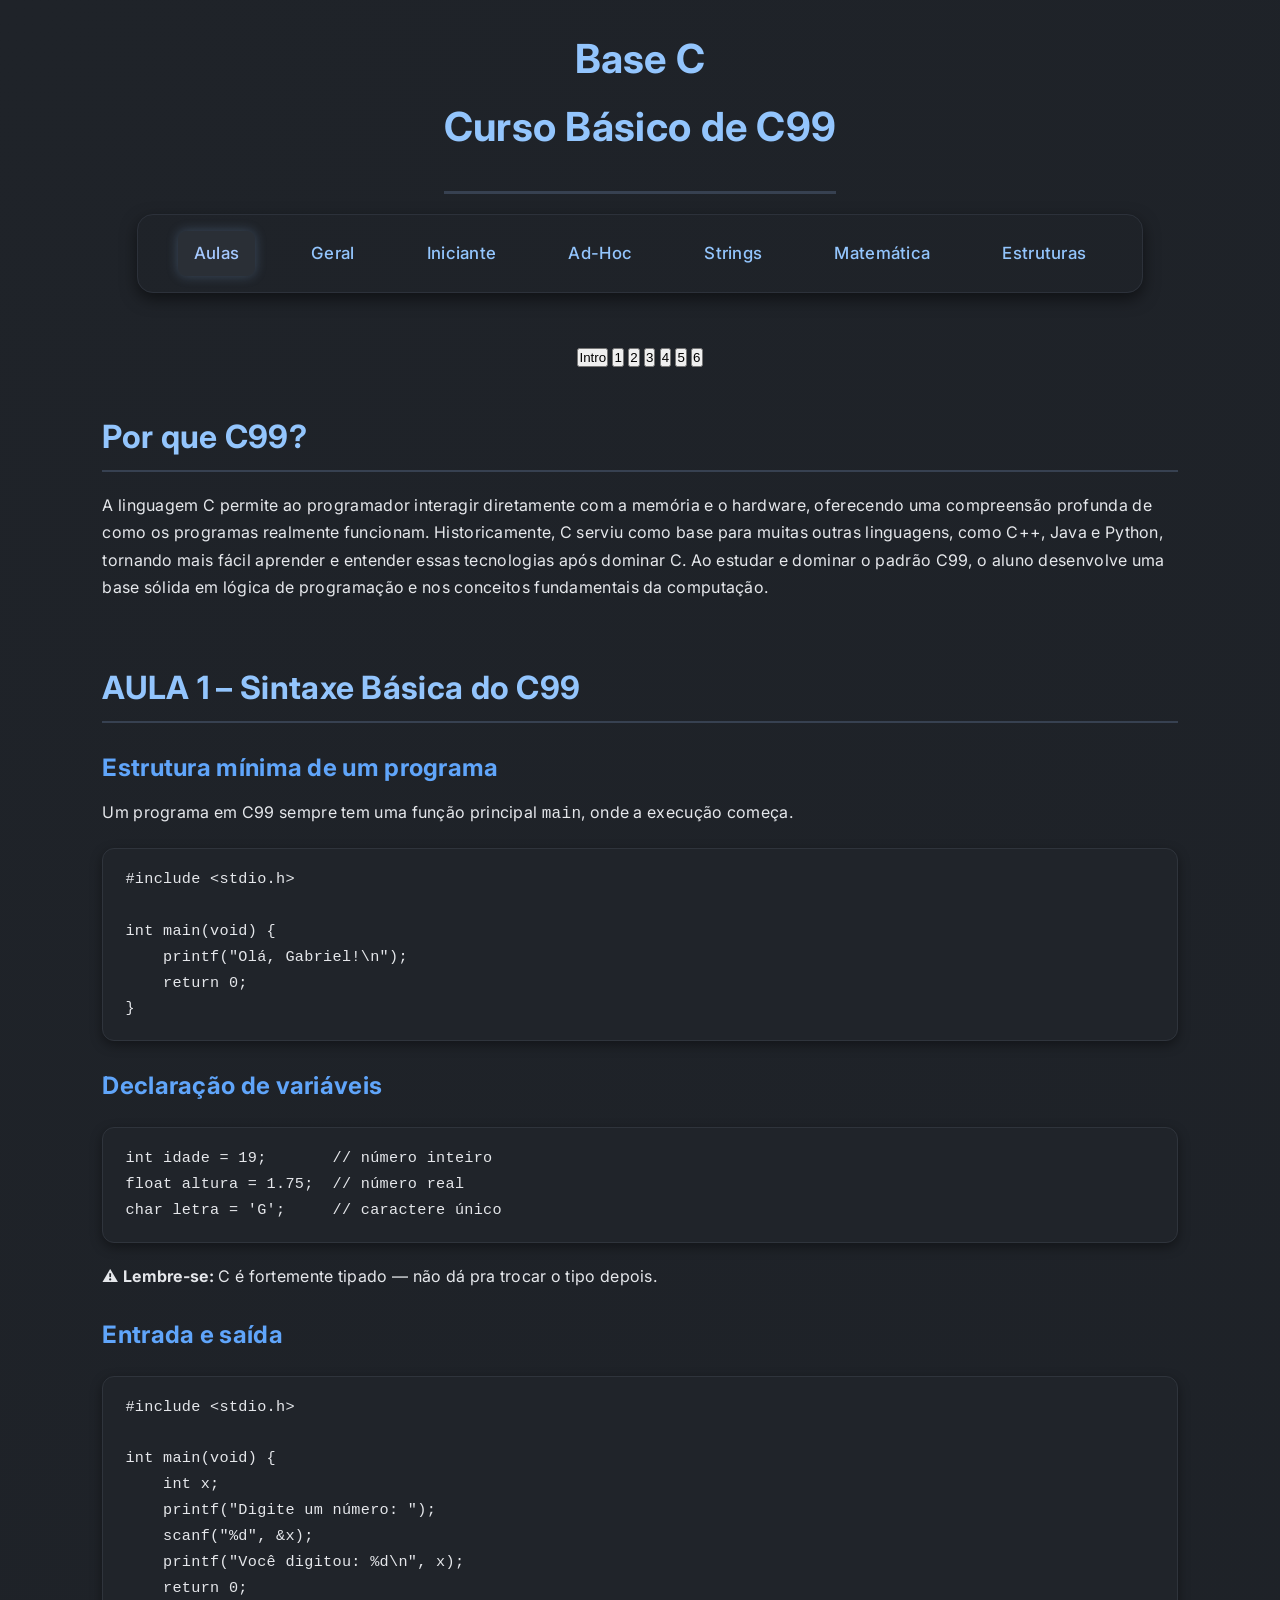
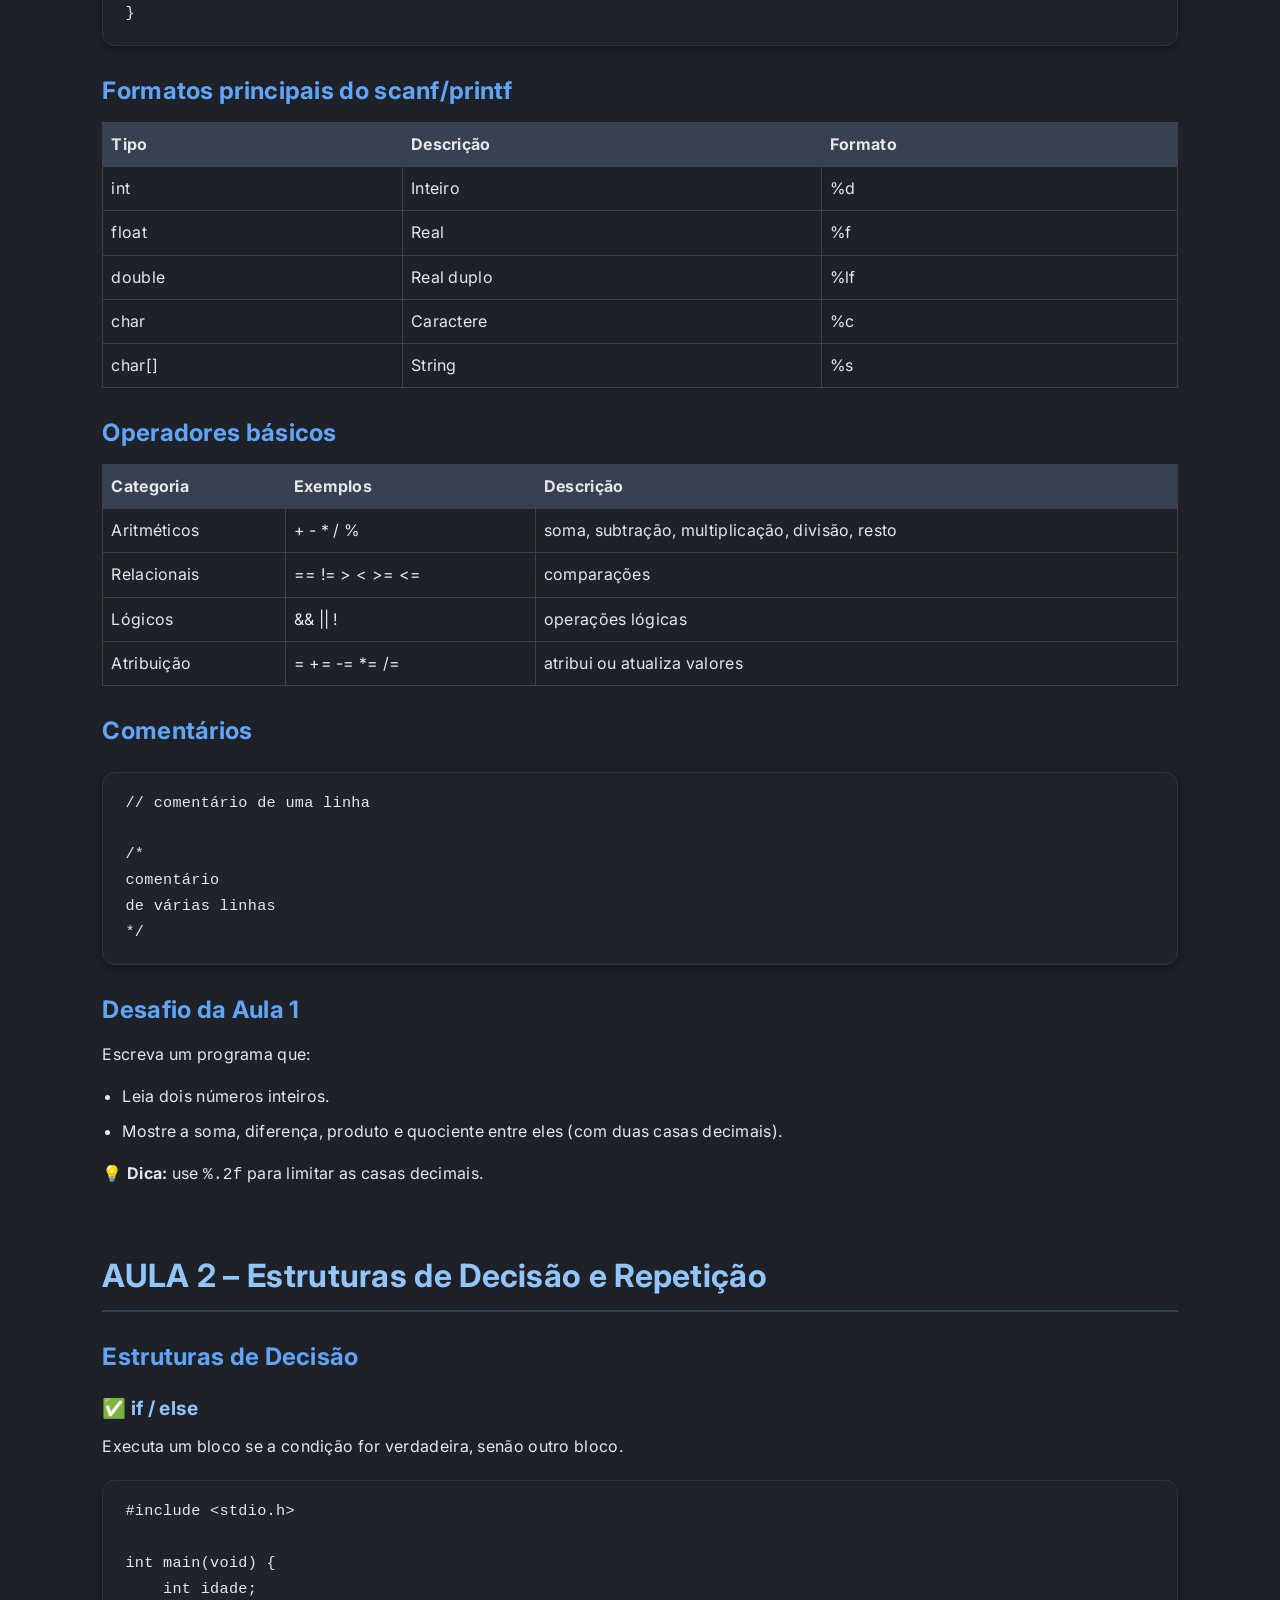
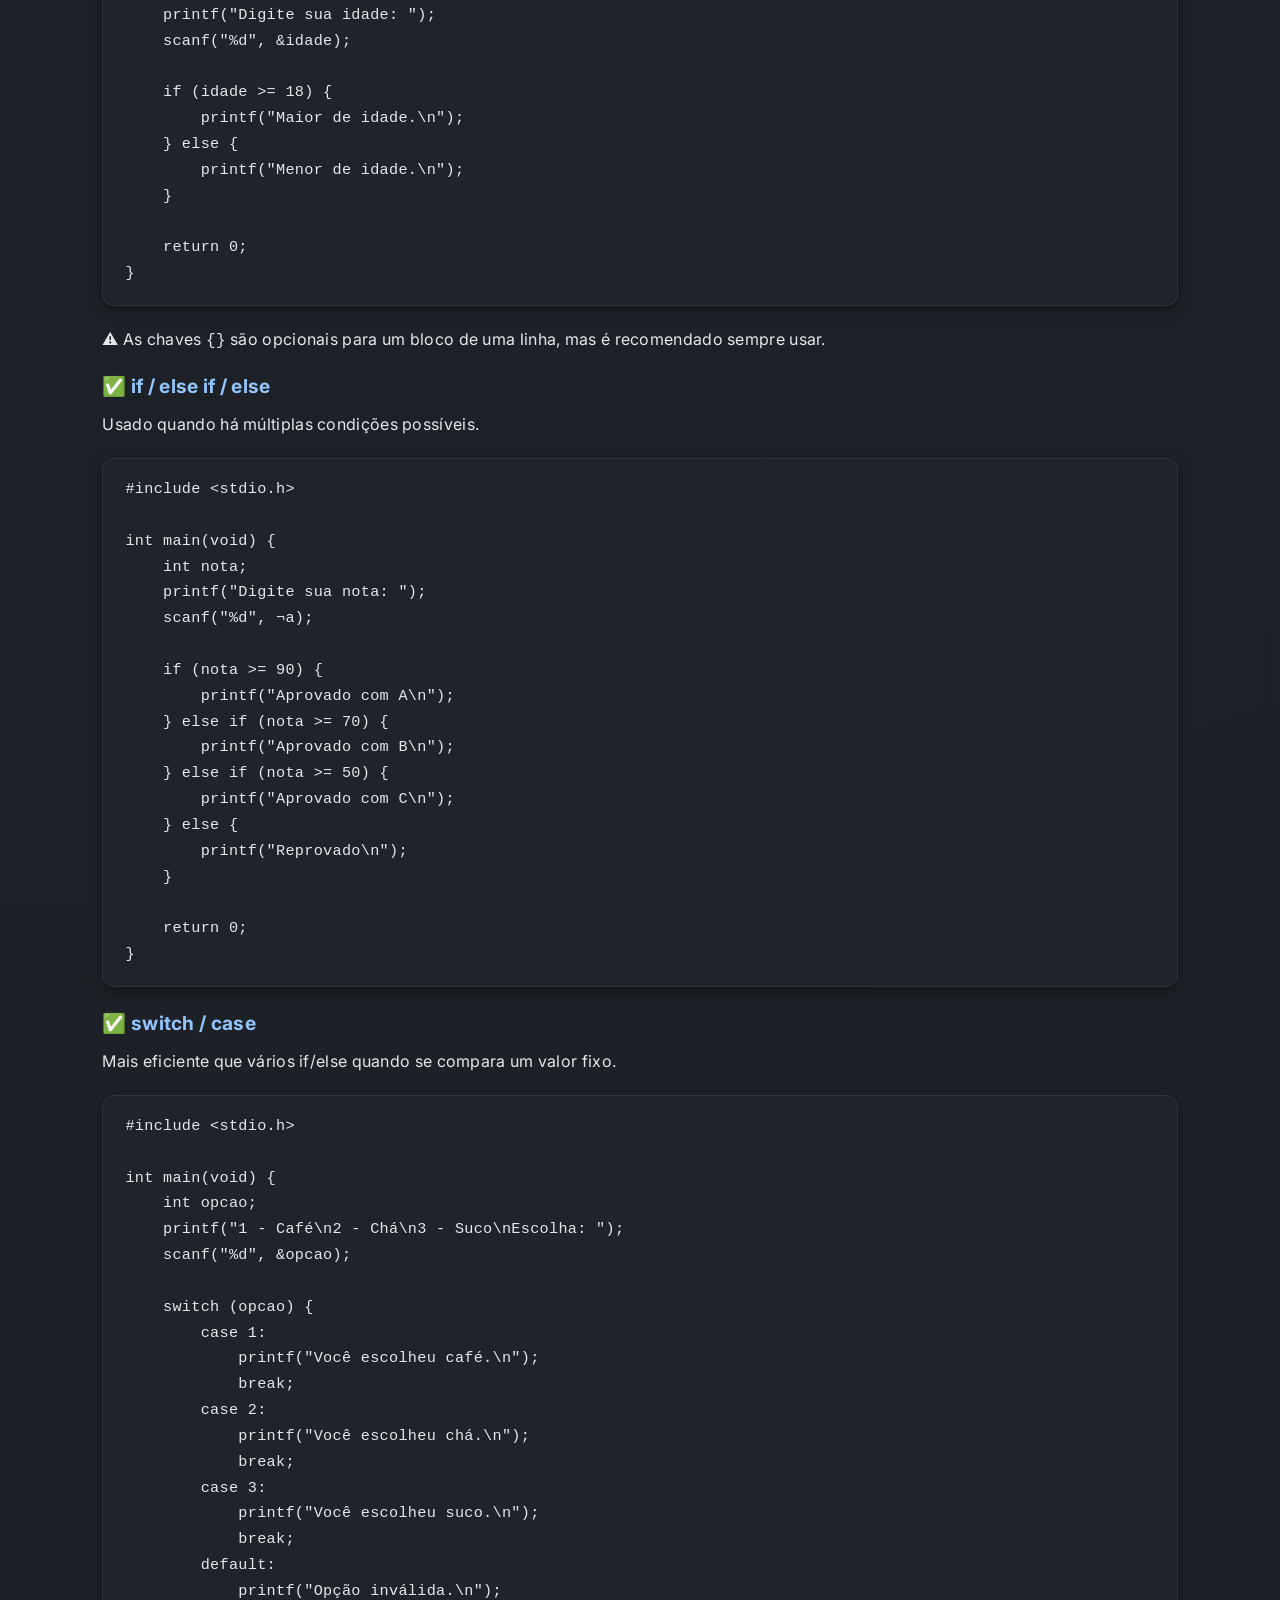
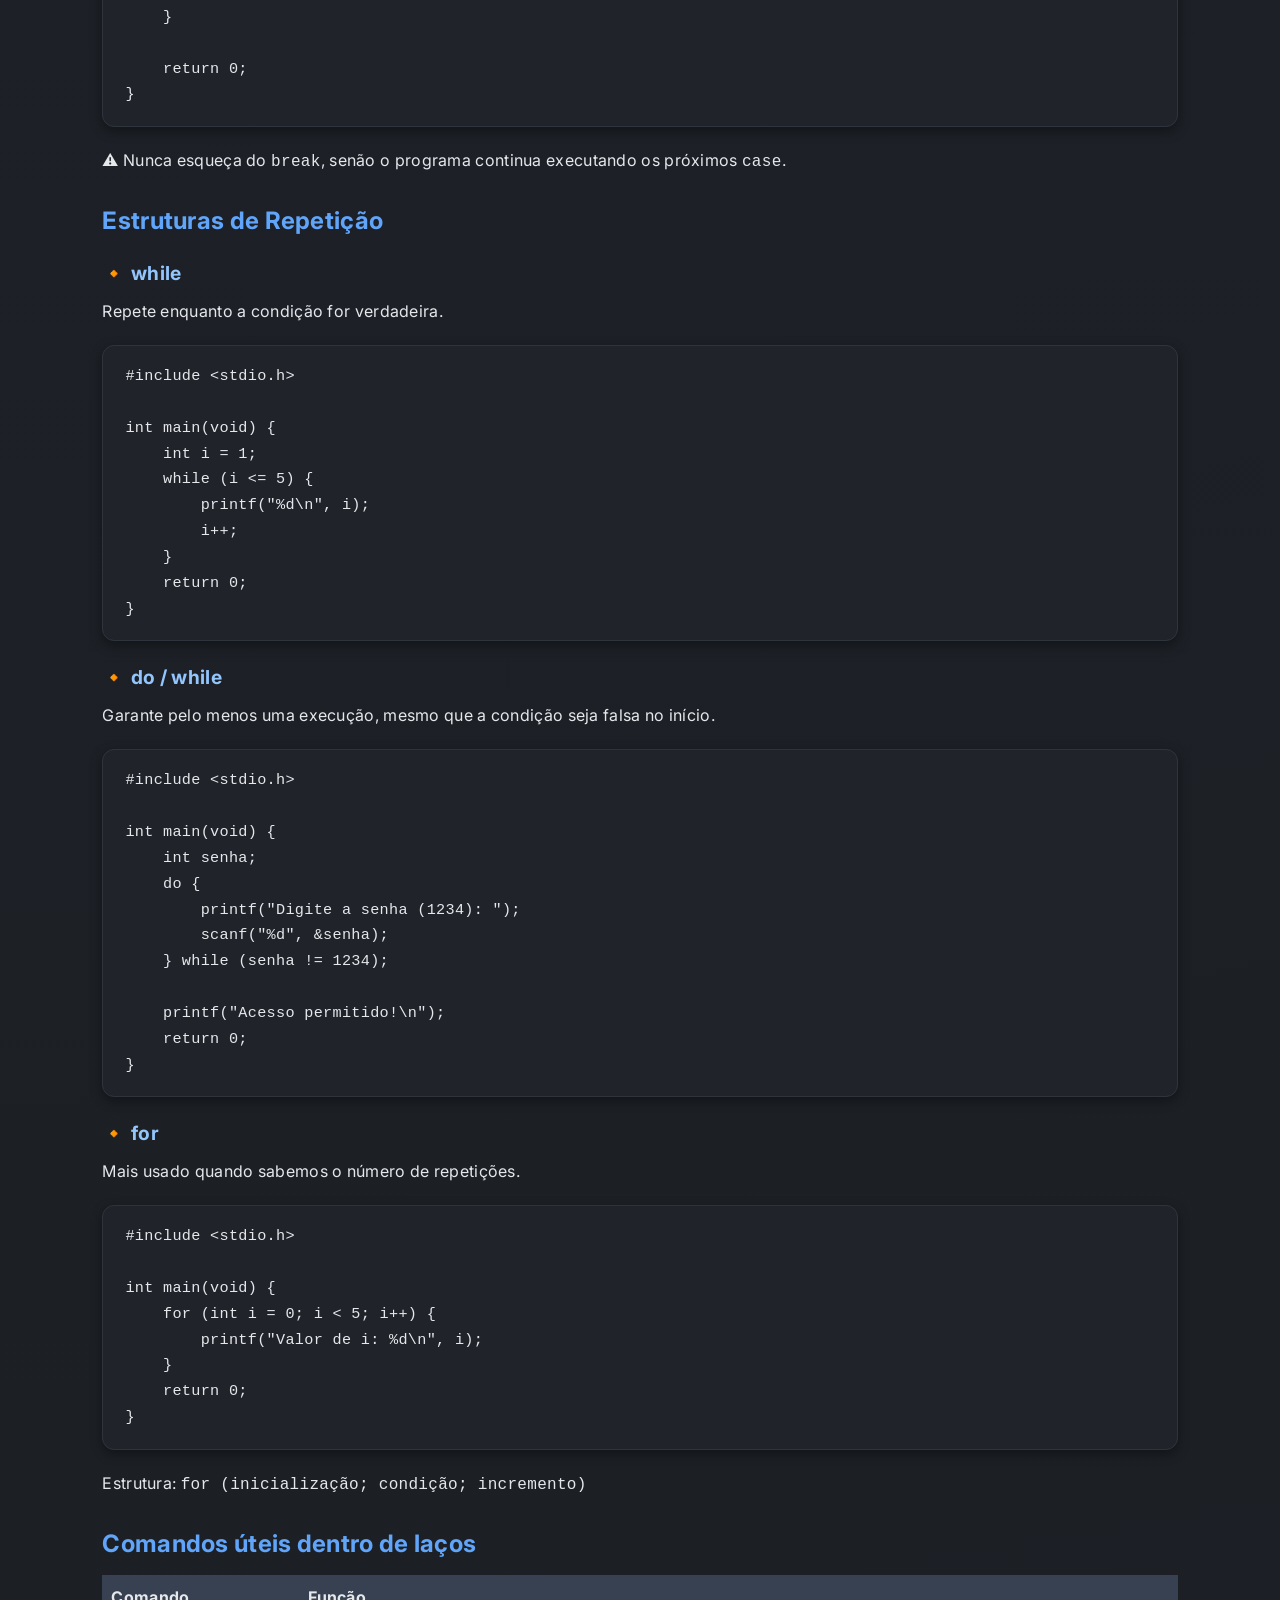
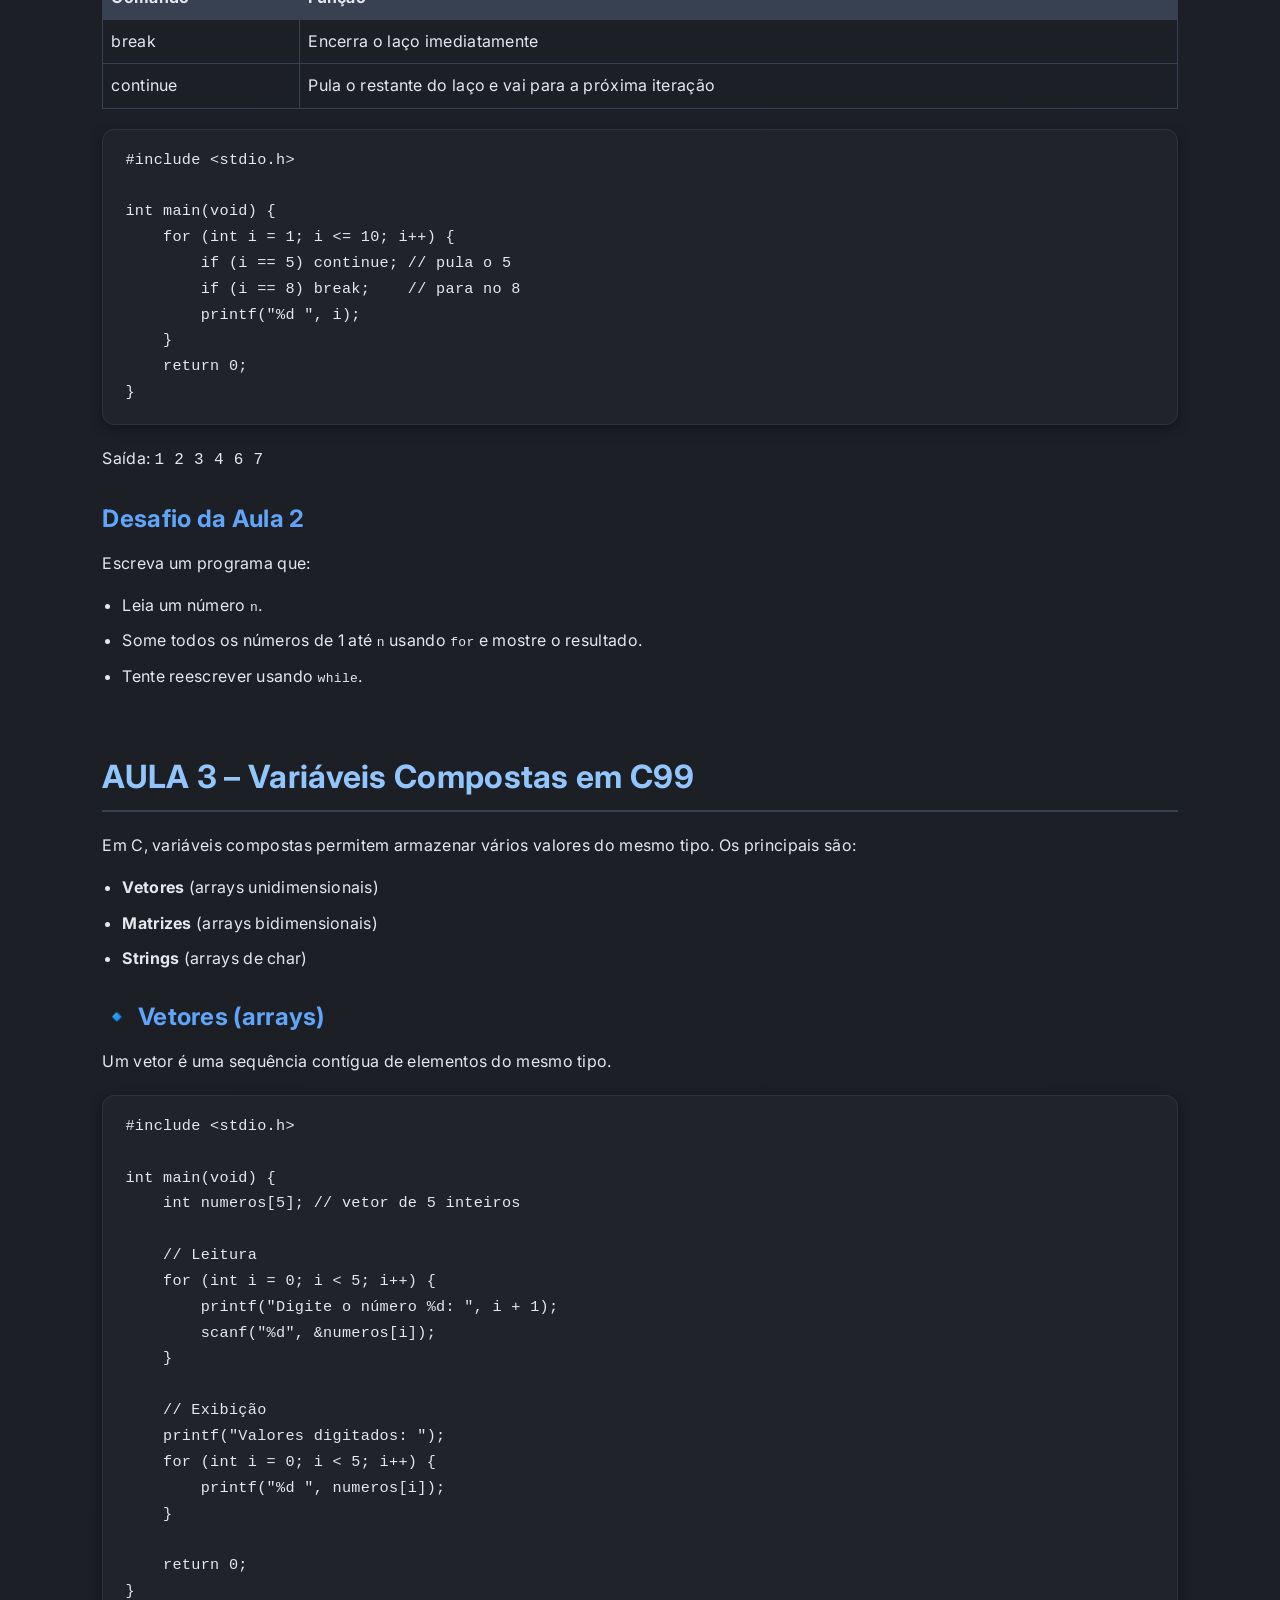
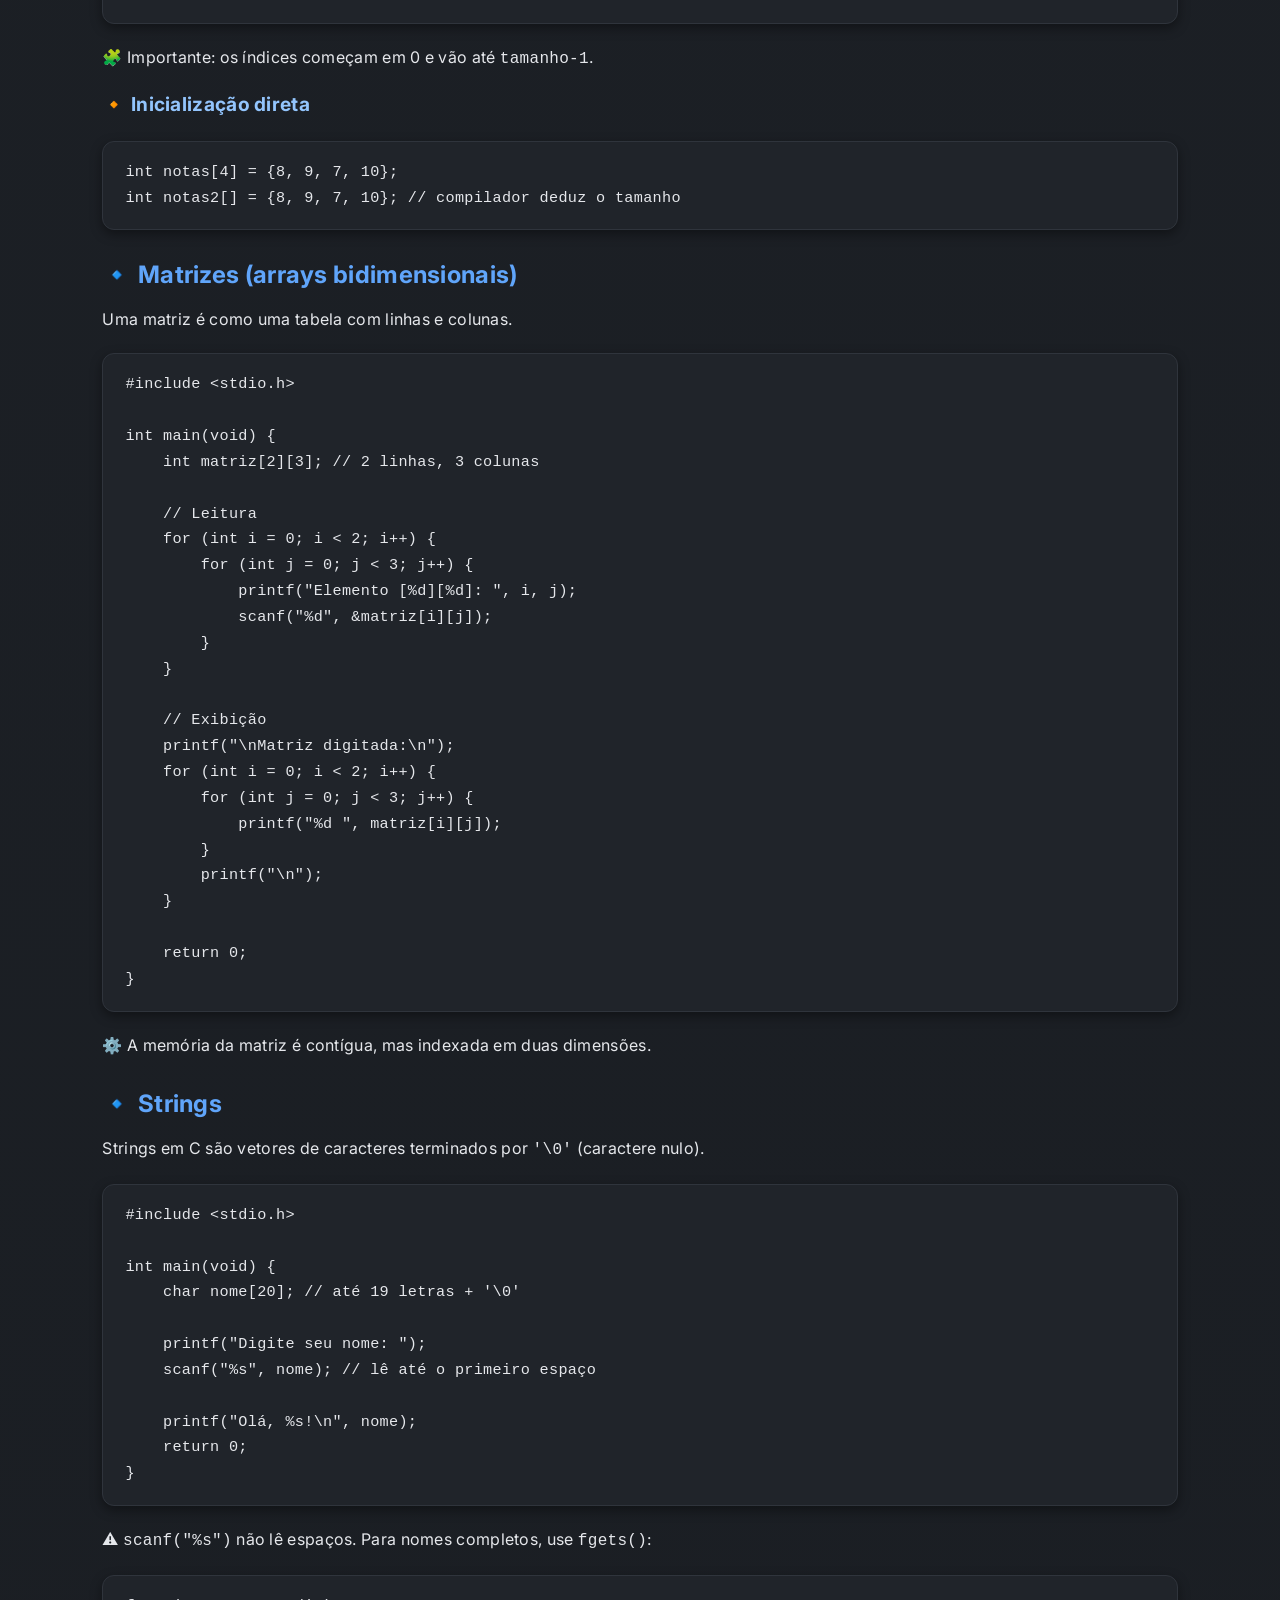
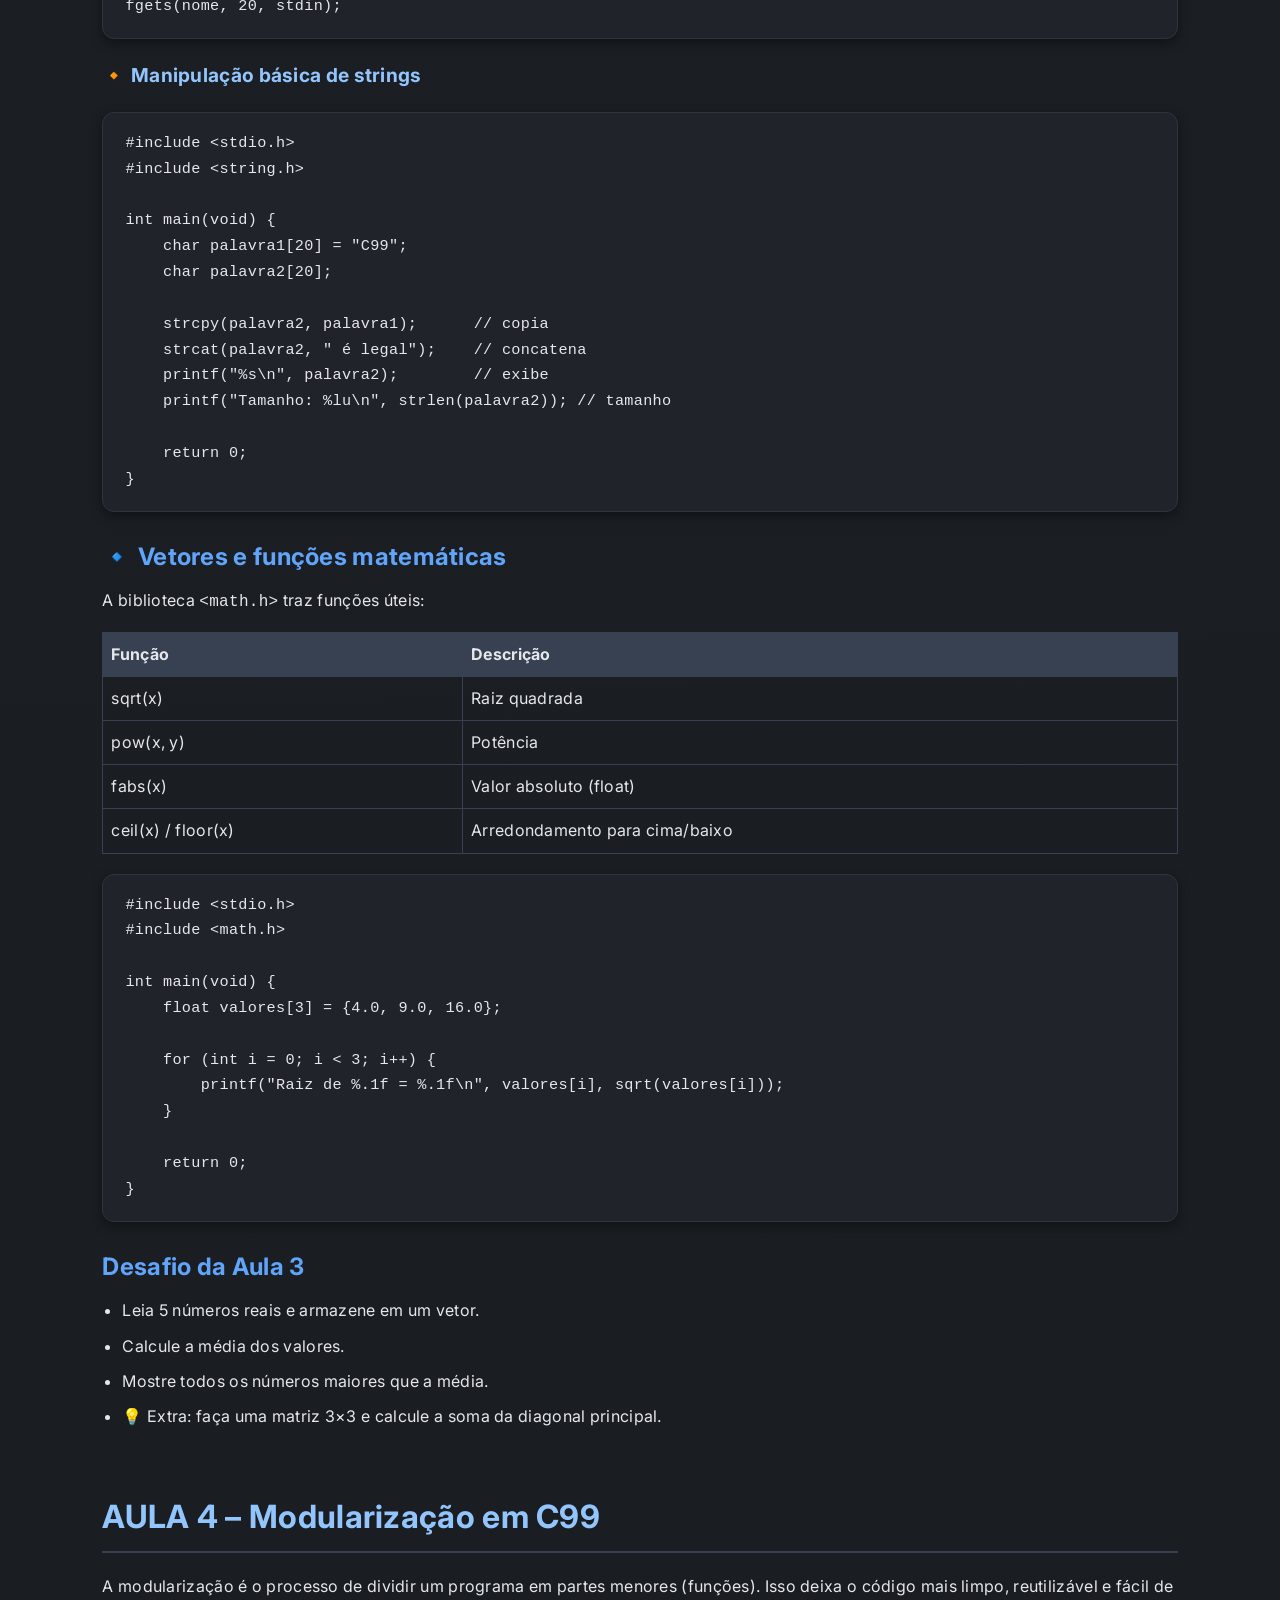
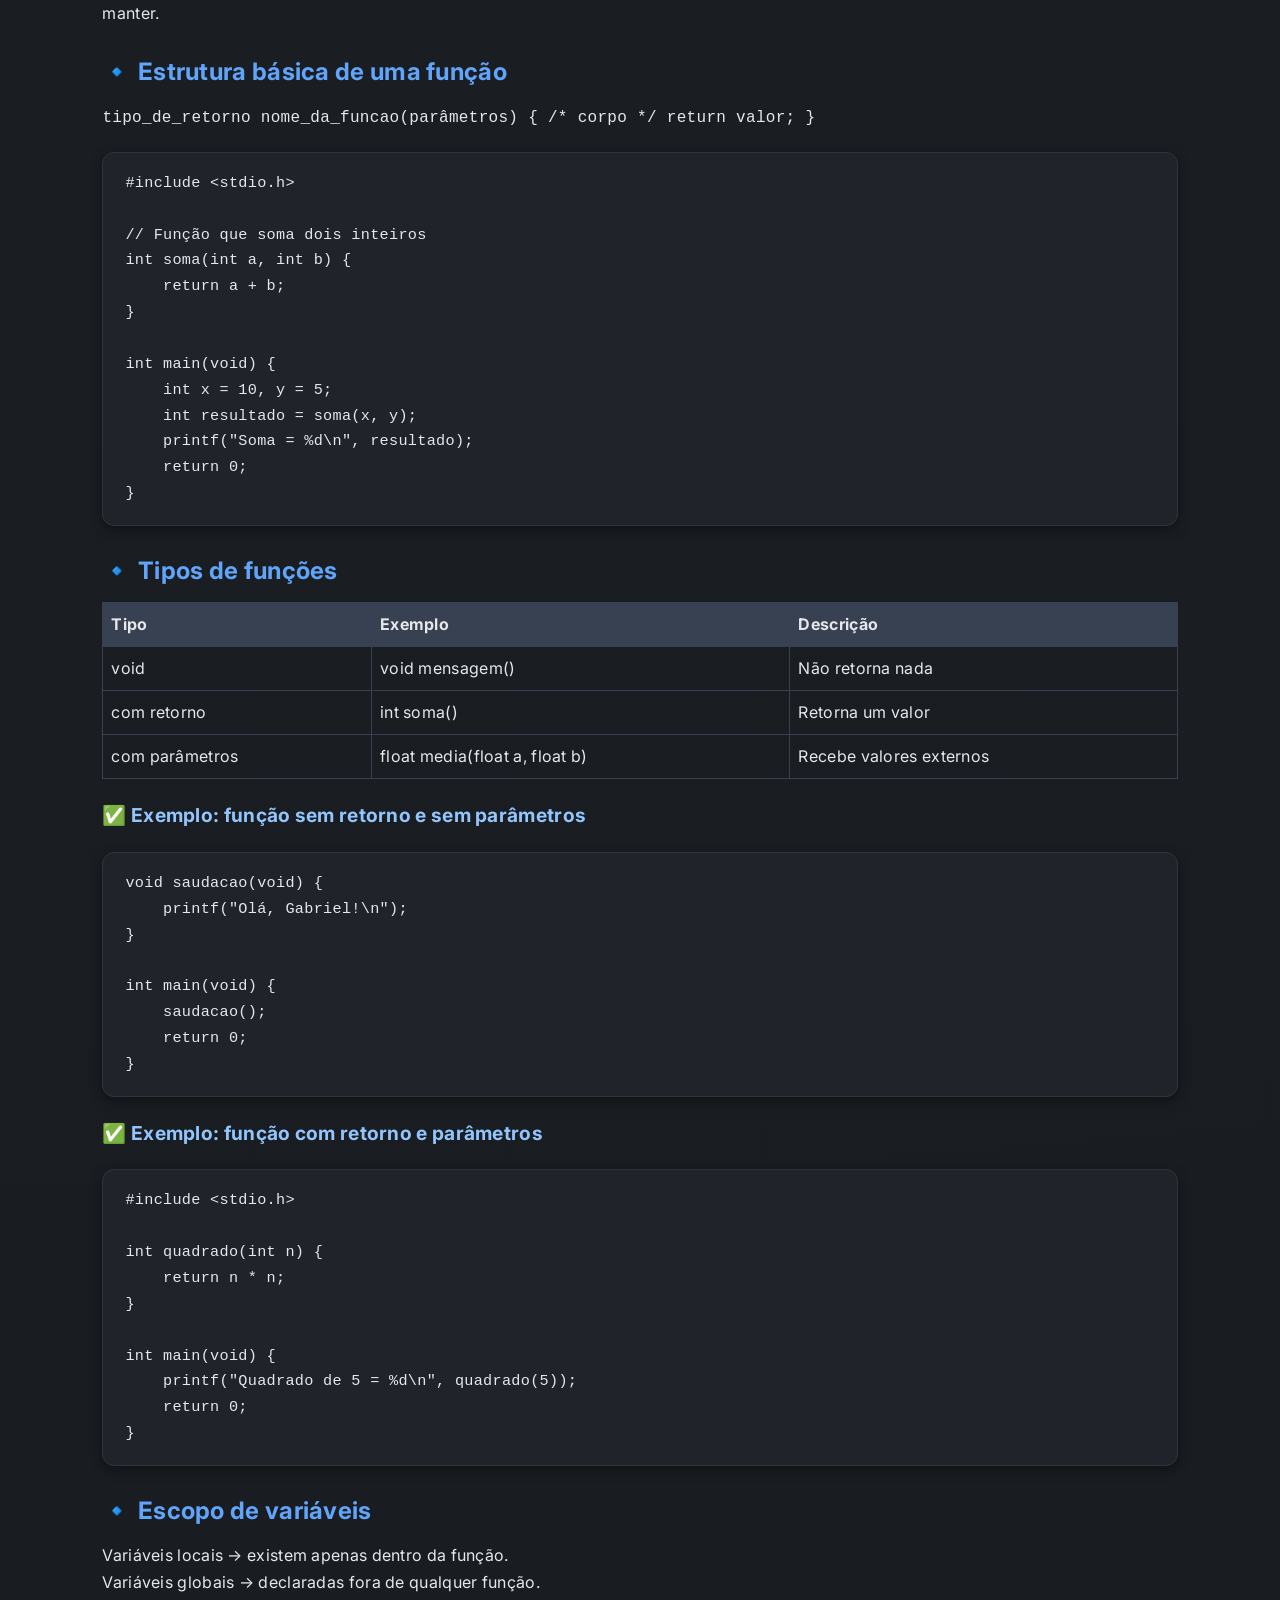
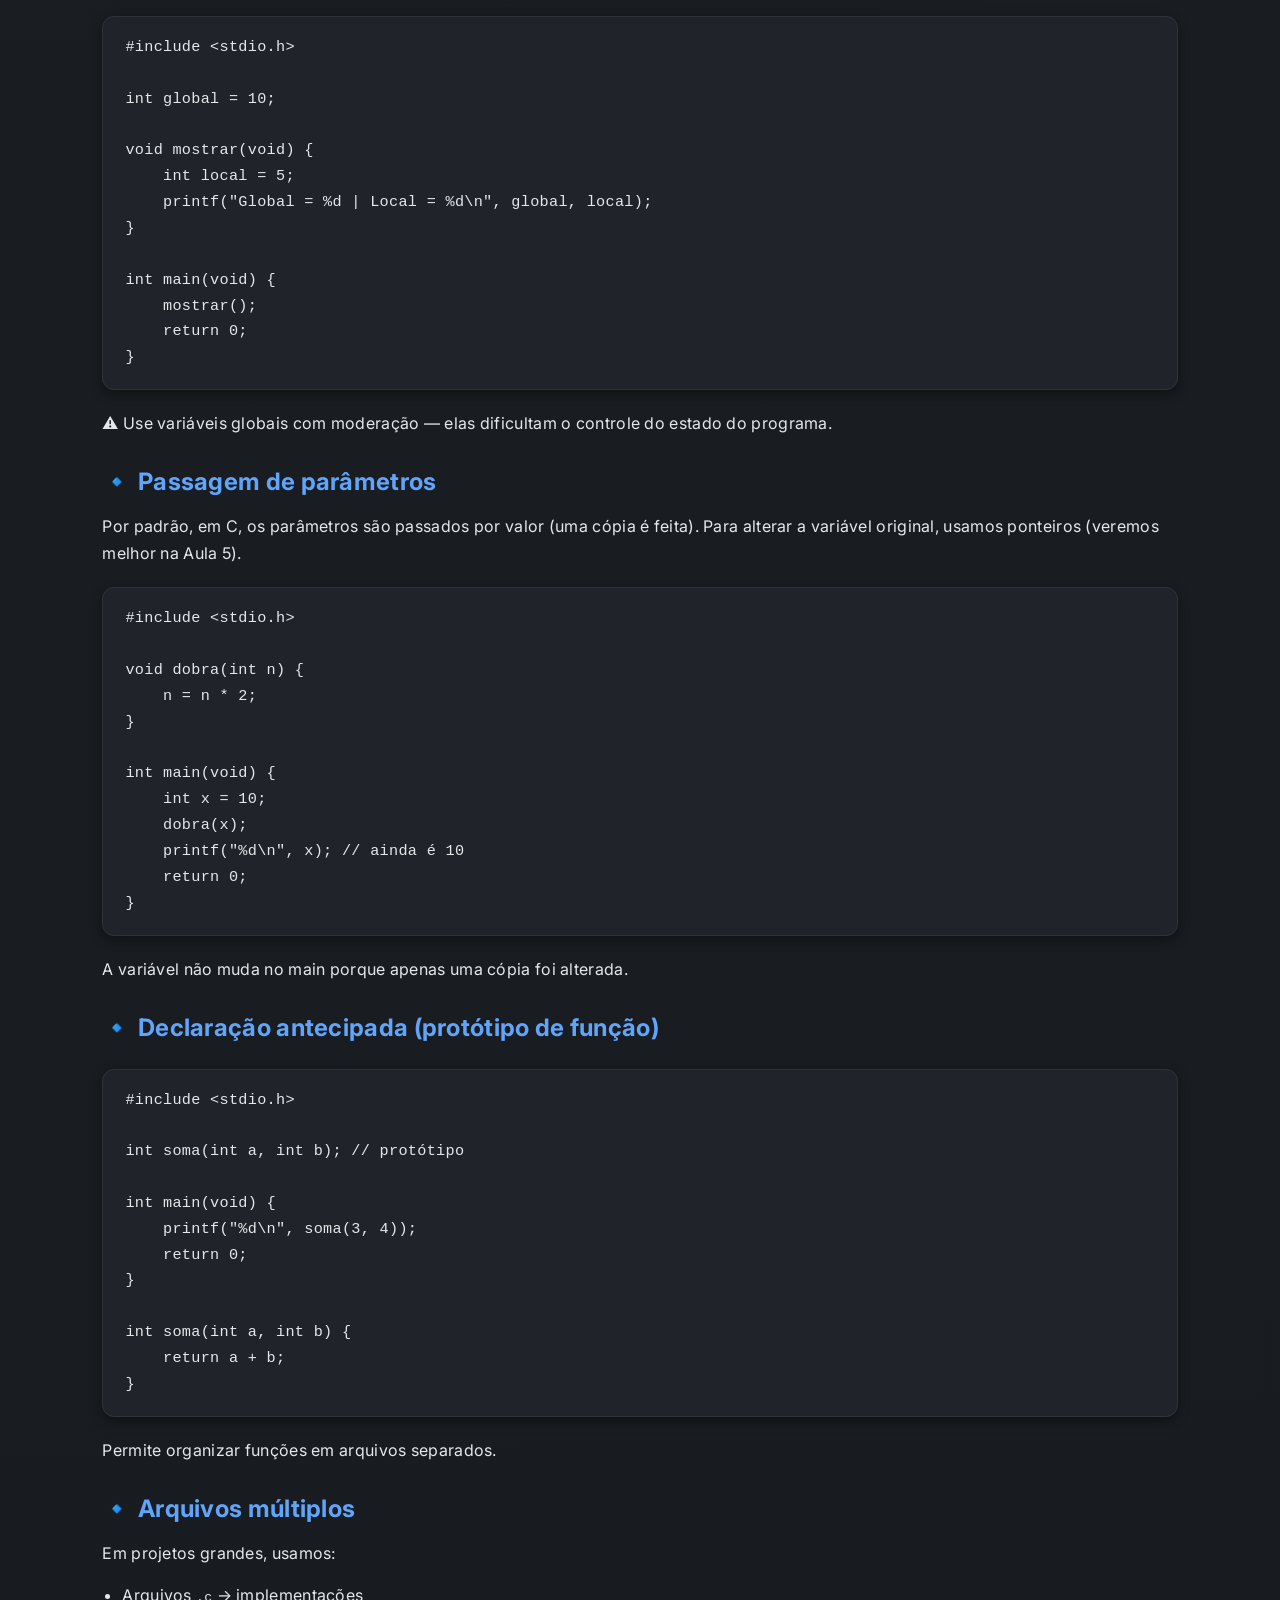
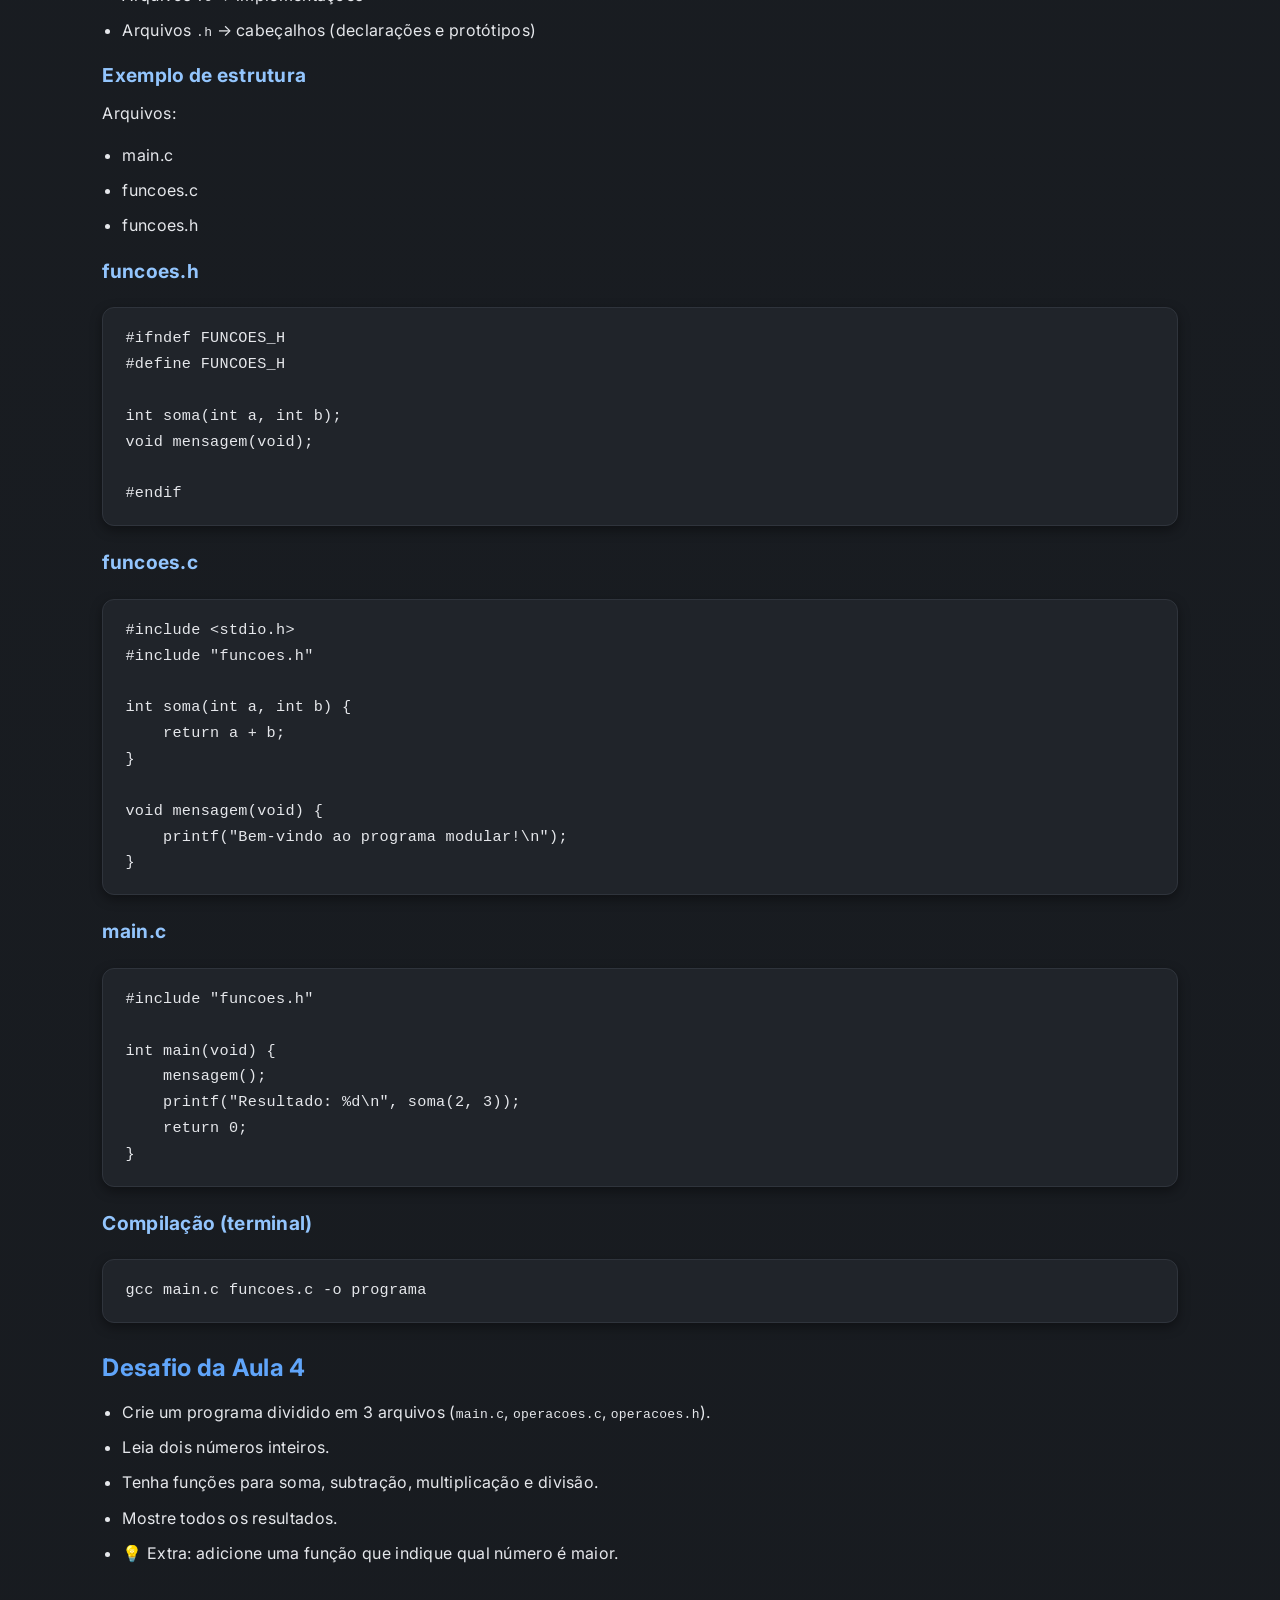
==== commit 4a603980: "separando aulas por aba" ====
--- a/index.html
+++ b/index.html
@@ -22,21 +22,33 @@
     </nav>
   </header>
 
-  <!-- Por qual motivo c99? -->
-  <section>
-    <h2>Por que C99?</h2>
-
-    <p>A linguagem C permite ao programador interagir diretamente com a memória e o hardware, oferecendo uma compreensão profunda de como os programas realmente funcionam. Historicamente, C serviu como base para muitas outras linguagens, como C++, Java e Python, tornando mais fácil aprender e entender essas tecnologias após dominar C. Ao estudar e dominar o padrão C99, o aluno desenvolve uma base sólida em lógica de programação e nos conceitos fundamentais da computação.</p>
-
-  </section>
-
-  <!-- Aula 1 -->
-  <section>
-    <h2>AULA 1 – Sintaxe Básica do C99</h2>
-
-    <h3>Estrutura mínima de um programa</h3>
-    <p>Um programa em C99 sempre tem uma função principal <code>main</code>, onde a execução começa.</p>
-    <div class="codigo">
+  <!-- Botões de navegação das aulas (um único arquivo) -->
+  <div id="abas-aulas" role="tablist" aria-label="Navegação entre aulas">
+    <button type="button" class="tab-btn" data-target="intro">Intro</button>
+    <button type="button" class="tab-btn" data-target="aula-1">1</button>
+    <button type="button" class="tab-btn" data-target="aula-2">2</button>
+    <button type="button" class="tab-btn" data-target="aula-3">3</button>
+    <button type="button" class="tab-btn" data-target="aula-4">4</button>
+    <button type="button" class="tab-btn" data-target="aula-5">5</button>
+    <button type="button" class="tab-btn" data-target="aula-6">6</button>
+  </div>
+
+  <!-- ---------- Conteúdo (tudo dentro do mesmo HTML) ---------- -->
+  <!-- Cada section tem class="aula" e id único; a exibição é controlada por JS -->
+  <main>
+    <!-- Intro / Por que C99? -->
+    <section id="intro" class="aula">
+      <h2>Por que C99?</h2>
+      <p>A linguagem C permite ao programador interagir diretamente com a memória e o hardware, oferecendo uma compreensão profunda de como os programas realmente funcionam. Historicamente, C serviu como base para muitas outras linguagens, como C++, Java e Python, tornando mais fácil aprender e entender essas tecnologias após dominar C. Ao estudar e dominar o padrão C99, o aluno desenvolve uma base sólida em lógica de programação e nos conceitos fundamentais da computação.</p>
+    </section>
+
+    <!-- Aula 1 -->
+    <section id="aula-1" class="aula">
+      <h2>AULA 1 – Sintaxe Básica do C99</h2>
+
+      <h3>Estrutura mínima de um programa</h3>
+      <p>Um programa em C99 sempre tem uma função principal <code>main</code>, onde a execução começa.</p>
+      <div class="codigo">
 <pre><code>#include &lt;stdio.h&gt;
 
 int main(void) {
@@ -44,18 +56,18 @@
     return 0;
 }
 </code></pre>
-    </div>
-
-    <h3>Declaração de variáveis</h3>
-    <div class="codigo">
+      </div>
+
+      <h3>Declaração de variáveis</h3>
+      <div class="codigo">
 <pre><code>int idade = 19;       // número inteiro
 float altura = 1.75;  // número real
 char letra = 'G';     // caractere único</code></pre>
-    </div>
-    <p><strong>⚠️ Lembre-se:</strong> C é fortemente tipado — não dá pra trocar o tipo depois.</p>
-
-    <h3>Entrada e saída</h3>
-    <div class="codigo">
+      </div>
+      <p><strong>⚠️ Lembre-se:</strong> C é fortemente tipado — não dá pra trocar o tipo depois.</p>
+
+      <h3>Entrada e saída</h3>
+      <div class="codigo">
 <pre><code>#include &lt;stdio.h&gt;
 
 int main(void) {
@@ -65,55 +77,55 @@
     printf("Você digitou: %d\n", x);
     return 0;
 }</code></pre>
-    </div>
-
-    <h3>Formatos principais do scanf/printf</h3>
-    <table>
-      <tr><th>Tipo</th><th>Descrição</th><th>Formato</th></tr>
-      <tr><td>int</td><td>Inteiro</td><td>%d</td></tr>
-      <tr><td>float</td><td>Real</td><td>%f</td></tr>
-      <tr><td>double</td><td>Real duplo</td><td>%lf</td></tr>
-      <tr><td>char</td><td>Caractere</td><td>%c</td></tr>
-      <tr><td>char[]</td><td>String</td><td>%s</td></tr>
-    </table>
-
-    <h3>Operadores básicos</h3>
-    <table>
-      <tr><th>Categoria</th><th>Exemplos</th><th>Descrição</th></tr>
-      <tr><td>Aritméticos</td><td>+ - * / %</td><td>soma, subtração, multiplicação, divisão, resto</td></tr>
-      <tr><td>Relacionais</td><td>== != &gt; &lt; &gt;= &lt;=</td><td>comparações</td></tr>
-      <tr><td>Lógicos</td><td>&& || !</td><td>operações lógicas</td></tr>
-      <tr><td>Atribuição</td><td>= += -= *= /=</td><td>atribui ou atualiza valores</td></tr>
-    </table>
-
-    <h3>Comentários</h3>
-    <div class="codigo">
+      </div>
+
+      <h3>Formatos principais do scanf/printf</h3>
+      <table>
+        <tr><th>Tipo</th><th>Descrição</th><th>Formato</th></tr>
+        <tr><td>int</td><td>Inteiro</td><td>%d</td></tr>
+        <tr><td>float</td><td>Real</td><td>%f</td></tr>
+        <tr><td>double</td><td>Real duplo</td><td>%lf</td></tr>
+        <tr><td>char</td><td>Caractere</td><td>%c</td></tr>
+        <tr><td>char[]</td><td>String</td><td>%s</td></tr>
+      </table>
+
+      <h3>Operadores básicos</h3>
+      <table>
+        <tr><th>Categoria</th><th>Exemplos</th><th>Descrição</th></tr>
+        <tr><td>Aritméticos</td><td>+ - * / %</td><td>soma, subtração, multiplicação, divisão, resto</td></tr>
+        <tr><td>Relacionais</td><td>== != &gt; &lt; &gt;= &lt;=</td><td>comparações</td></tr>
+        <tr><td>Lógicos</td><td>&& || !</td><td>operações lógicas</td></tr>
+        <tr><td>Atribuição</td><td>= += -= *= /=</td><td>atribui ou atualiza valores</td></tr>
+      </table>
+
+      <h3>Comentários</h3>
+      <div class="codigo">
 <pre><code>// comentário de uma linha
 
 /*
 comentário
 de várias linhas
 */</code></pre>
-    </div>
-
-    <h3>Desafio da Aula 1</h3>
-    <p>Escreva um programa que:</p>
-    <ul>
-      <li>Leia dois números inteiros.</li>
-      <li>Mostre a soma, diferença, produto e quociente entre eles (com duas casas decimais).</li>
-    </ul>
-    <p><strong>💡 Dica:</strong> use <code>%.2f</code> para limitar as casas decimais.</p>
-  </section>
+      </div>
+
+      <h3>Desafio da Aula 1</h3>
+      <p>Escreva um programa que:</p>
+      <ul>
+        <li>Leia dois números inteiros.</li>
+        <li>Mostre a soma, diferença, produto e quociente entre eles (com duas casas decimais).</li>
+      </ul>
+      <p><strong>💡 Dica:</strong> use <code>%.2f</code> para limitar as casas decimais.</p>
+    </section>
 
     <!-- Aula 2 -->
-  <section>
-    <h2>AULA 2 – Estruturas de Decisão e Repetição</h2>
-
-    <h3>Estruturas de Decisão</h3>
-
-    <h4>✅ if / else</h4>
-    <p>Executa um bloco se a condição for verdadeira, senão outro bloco.</p>
-    <div class="codigo">
+    <section id="aula-2" class="aula">
+      <h2>AULA 2 – Estruturas de Decisão e Repetição</h2>
+
+      <h3>Estruturas de Decisão</h3>
+
+      <h4>✅ if / else</h4>
+      <p>Executa um bloco se a condição for verdadeira, senão outro bloco.</p>
+      <div class="codigo">
 <pre><code>#include &lt;stdio.h&gt;
 
 int main(void) {
@@ -129,12 +141,12 @@
 
     return 0;
 }</code></pre>
-    </div>
-    <p>⚠️ As chaves <code>{}</code> são opcionais para um bloco de uma linha, mas é recomendado sempre usar.</p>
-
-    <h4>✅ if / else if / else</h4>
-    <p>Usado quando há múltiplas condições possíveis.</p>
-    <div class="codigo">
+      </div>
+      <p>⚠️ As chaves <code>{}</code> são opcionais para um bloco de uma linha, mas é recomendado sempre usar.</p>
+
+      <h4>✅ if / else if / else</h4>
+      <p>Usado quando há múltiplas condições possíveis.</p>
+      <div class="codigo">
 <pre><code>#include &lt;stdio.h&gt;
 
 int main(void) {
@@ -154,11 +166,11 @@
 
     return 0;
 }</code></pre>
-    </div>
-
-    <h4>✅ switch / case</h4>
-    <p>Mais eficiente que vários if/else quando se compara um valor fixo.</p>
-    <div class="codigo">
+      </div>
+
+      <h4>✅ switch / case</h4>
+      <p>Mais eficiente que vários if/else quando se compara um valor fixo.</p>
+      <div class="codigo">
 <pre><code>#include &lt;stdio.h&gt;
 
 int main(void) {
@@ -182,14 +194,14 @@
 
     return 0;
 }</code></pre>
-    </div>
-    <p>⚠️ Nunca esqueça do <code>break</code>, senão o programa continua executando os próximos <code>case</code>.</p>
-
-    <h3>Estruturas de Repetição</h3>
-
-    <h4>🔸 while</h4>
-    <p>Repete enquanto a condição for verdadeira.</p>
-    <div class="codigo">
+      </div>
+      <p>⚠️ Nunca esqueça do <code>break</code>, senão o programa continua executando os próximos <code>case</code>.</p>
+
+      <h3>Estruturas de Repetição</h3>
+
+      <h4>🔸 while</h4>
+      <p>Repete enquanto a condição for verdadeira.</p>
+      <div class="codigo">
 <pre><code>#include &lt;stdio.h&gt;
 
 int main(void) {
@@ -200,11 +212,11 @@
     }
     return 0;
 }</code></pre>
-    </div>
-
-    <h4>🔸 do / while</h4>
-    <p>Garante pelo menos uma execução, mesmo que a condição seja falsa no início.</p>
-    <div class="codigo">
+      </div>
+
+      <h4>🔸 do / while</h4>
+      <p>Garante pelo menos uma execução, mesmo que a condição seja falsa no início.</p>
+      <div class="codigo">
 <pre><code>#include &lt;stdio.h&gt;
 
 int main(void) {
@@ -217,11 +229,11 @@
     printf("Acesso permitido!\n");
     return 0;
 }</code></pre>
-    </div>
-
-    <h4>🔸 for</h4>
-    <p>Mais usado quando sabemos o número de repetições.</p>
-    <div class="codigo">
+      </div>
+
+      <h4>🔸 for</h4>
+      <p>Mais usado quando sabemos o número de repetições.</p>
+      <div class="codigo">
 <pre><code>#include &lt;stdio.h&gt;
 
 int main(void) {
@@ -230,16 +242,16 @@
     }
     return 0;
 }</code></pre>
-    </div>
-    <p>Estrutura: <code>for (inicialização; condição; incremento)</code></p>
-
-    <h3>Comandos úteis dentro de laços</h3>
-    <table>
-      <tr><th>Comando</th><th>Função</th></tr>
-      <tr><td>break</td><td>Encerra o laço imediatamente</td></tr>
-      <tr><td>continue</td><td>Pula o restante do laço e vai para a próxima iteração</td></tr>
-    </table>
-    <div class="codigo">
+      </div>
+      <p>Estrutura: <code>for (inicialização; condição; incremento)</code></p>
+
+      <h3>Comandos úteis dentro de laços</h3>
+      <table>
+        <tr><th>Comando</th><th>Função</th></tr>
+        <tr><td>break</td><td>Encerra o laço imediatamente</td></tr>
+        <tr><td>continue</td><td>Pula o restante do laço e vai para a próxima iteração</td></tr>
+      </table>
+      <div class="codigo">
 <pre><code>#include &lt;stdio.h&gt;
 
 int main(void) {
@@ -250,32 +262,32 @@
     }
     return 0;
 }</code></pre>
-    </div>
-    <p>Saída: <code>1 2 3 4 6 7</code></p>
-
-    <h3>Desafio da Aula 2</h3>
-    <p>Escreva um programa que:</p>
-    <ul>
-      <li>Leia um número <code>n</code>.</li>
-      <li>Some todos os números de 1 até <code>n</code> usando <code>for</code> e mostre o resultado.</li>
-      <li>Tente reescrever usando <code>while</code>.</li>
-    </ul>
-  </section>
+      </div>
+      <p>Saída: <code>1 2 3 4 6 7</code></p>
+
+      <h3>Desafio da Aula 2</h3>
+      <p>Escreva um programa que:</p>
+      <ul>
+        <li>Leia um número <code>n</code>.</li>
+        <li>Some todos os números de 1 até <code>n</code> usando <code>for</code> e mostre o resultado.</li>
+        <li>Tente reescrever usando <code>while</code>.</li>
+      </ul>
+    </section>
 
     <!-- Aula 3 -->
-  <section>
-    <h2>AULA 3 – Variáveis Compostas em C99</h2>
-
-    <p>Em C, variáveis compostas permitem armazenar vários valores do mesmo tipo. Os principais são:</p>
-    <ul>
-      <li><strong>Vetores</strong> (arrays unidimensionais)</li>
-      <li><strong>Matrizes</strong> (arrays bidimensionais)</li>
-      <li><strong>Strings</strong> (arrays de char)</li>
-    </ul>
-
-    <h3>🔹 Vetores (arrays)</h3>
-    <p>Um vetor é uma sequência contígua de elementos do mesmo tipo.</p>
-    <div class="codigo">
+    <section id="aula-3" class="aula">
+      <h2>AULA 3 – Variáveis Compostas em C99</h2>
+
+      <p>Em C, variáveis compostas permitem armazenar vários valores do mesmo tipo. Os principais são:</p>
+      <ul>
+        <li><strong>Vetores</strong> (arrays unidimensionais)</li>
+        <li><strong>Matrizes</strong> (arrays bidimensionais)</li>
+        <li><strong>Strings</strong> (arrays de char)</li>
+      </ul>
+
+      <h3>🔹 Vetores (arrays)</h3>
+      <p>Um vetor é uma sequência contígua de elementos do mesmo tipo.</p>
+      <div class="codigo">
 <pre><code>#include &lt;stdio.h&gt;
 
 int main(void) {
@@ -295,19 +307,19 @@
 
     return 0;
 }</code></pre>
-    </div>
-    <p>🧩 Importante: os índices começam em 0 e vão até <code>tamanho-1</code>.</p>
-
-    <h4>🔸 Inicialização direta</h4>
-    <div class="codigo">
+      </div>
+      <p>🧩 Importante: os índices começam em 0 e vão até <code>tamanho-1</code>.</p>
+
+      <h4>🔸 Inicialização direta</h4>
+      <div class="codigo">
 <pre><code>int notas[4] = {8, 9, 7, 10};
 int notas2[] = {8, 9, 7, 10}; // compilador deduz o tamanho
 </code></pre>
-    </div>
-
-    <h3>🔹 Matrizes (arrays bidimensionais)</h3>
-    <p>Uma matriz é como uma tabela com linhas e colunas.</p>
-    <div class="codigo">
+      </div>
+
+      <h3>🔹 Matrizes (arrays bidimensionais)</h3>
+      <p>Uma matriz é como uma tabela com linhas e colunas.</p>
+      <div class="codigo">
 <pre><code>#include &lt;stdio.h&gt;
 
 int main(void) {
@@ -332,12 +344,12 @@
 
     return 0;
 }</code></pre>
-    </div>
-    <p>⚙️ A memória da matriz é contígua, mas indexada em duas dimensões.</p>
-
-    <h3>🔹 Strings</h3>
-    <p>Strings em C são vetores de caracteres terminados por <code>'\0'</code> (caractere nulo).</p>
-    <div class="codigo">
+      </div>
+      <p>⚙️ A memória da matriz é contígua, mas indexada em duas dimensões.</p>
+
+      <h3>🔹 Strings</h3>
+      <p>Strings em C são vetores de caracteres terminados por <code>'\0'</code> (caractere nulo).</p>
+      <div class="codigo">
 <pre><code>#include &lt;stdio.h&gt;
 
 int main(void) {
@@ -349,14 +361,14 @@
     printf("Olá, %s!\n", nome);
     return 0;
 }</code></pre>
-    </div>
-    <p>⚠️ <code>scanf("%s")</code> não lê espaços. Para nomes completos, use <code>fgets()</code>:</p>
-    <div class="codigo">
+      </div>
+      <p>⚠️ <code>scanf("%s")</code> não lê espaços. Para nomes completos, use <code>fgets()</code>:</p>
+      <div class="codigo">
 <pre><code>fgets(nome, 20, stdin);</code></pre>
-    </div>
-
-    <h4>🔸 Manipulação básica de strings</h4>
-    <div class="codigo">
+      </div>
+
+      <h4>🔸 Manipulação básica de strings</h4>
+      <div class="codigo">
 <pre><code>#include &lt;stdio.h&gt;
 #include &lt;string.h&gt;
 
@@ -371,18 +383,18 @@
 
     return 0;
 }</code></pre>
-    </div>
-
-    <h3>🔹 Vetores e funções matemáticas</h3>
-    <p>A biblioteca <code>&lt;math.h&gt;</code> traz funções úteis:</p>
-    <table>
-      <tr><th>Função</th><th>Descrição</th></tr>
-      <tr><td>sqrt(x)</td><td>Raiz quadrada</td></tr>
-      <tr><td>pow(x, y)</td><td>Potência</td></tr>
-      <tr><td>fabs(x)</td><td>Valor absoluto (float)</td></tr>
-      <tr><td>ceil(x) / floor(x)</td><td>Arredondamento para cima/baixo</td></tr>
-    </table>
-    <div class="codigo">
+      </div>
+
+      <h3>🔹 Vetores e funções matemáticas</h3>
+      <p>A biblioteca <code>&lt;math.h&gt;</code> traz funções úteis:</p>
+      <table>
+        <tr><th>Função</th><th>Descrição</th></tr>
+        <tr><td>sqrt(x)</td><td>Raiz quadrada</td></tr>
+        <tr><td>pow(x, y)</td><td>Potência</td></tr>
+        <tr><td>fabs(x)</td><td>Valor absoluto (float)</td></tr>
+        <tr><td>ceil(x) / floor(x)</td><td>Arredondamento para cima/baixo</td></tr>
+      </table>
+      <div class="codigo">
 <pre><code>#include &lt;stdio.h&gt;
 #include &lt;math.h&gt;
 
@@ -395,29 +407,27 @@
 
     return 0;
 }</code></pre>
-    </div>
-
-    <h3>Desafio da Aula 3</h3>
-    <ul>
-      <li>Leia 5 números reais e armazene em um vetor.</li>
-      <li>Calcule a média dos valores.</li>
-      <li>Mostre todos os números maiores que a média.</li>
-      <li>💡 Extra: faça uma matriz 3×3 e calcule a soma da diagonal principal.</li>
-    </ul>
-  </section>
+      </div>
+
+      <h3>Desafio da Aula 3</h3>
+      <ul>
+        <li>Leia 5 números reais e armazene em um vetor.</li>
+        <li>Calcule a média dos valores.</li>
+        <li>Mostre todos os números maiores que a média.</li>
+        <li>💡 Extra: faça uma matriz 3×3 e calcule a soma da diagonal principal.</li>
+      </ul>
+    </section>
 
     <!-- Aula 4 -->
-  <section>
-    <h2>AULA 4 – Modularização em C99</h2>
-
-    <p>A modularização é o processo de dividir um programa em partes menores (funções). Isso deixa o código mais limpo, reutilizável e fácil de manter.</p>
-
-    <h3>🔹 Estrutura básica de uma função</h3>
-    <p>
-      <code>tipo_de_retorno nome_da_funcao(parâmetros) { /* corpo */ return valor; }</code>
-    </p>
-
-    <div class="codigo">
+    <section id="aula-4" class="aula">
+      <h2>AULA 4 – Modularização em C99</h2>
+
+      <p>A modularização é o processo de dividir um programa em partes menores (funções). Isso deixa o código mais limpo, reutilizável e fácil de manter.</p>
+
+      <h3>🔹 Estrutura básica de uma função</h3>
+      <p><code>tipo_de_retorno nome_da_funcao(parâmetros) { /* corpo */ return valor; }</code></p>
+
+      <div class="codigo">
 <pre><code>#include &lt;stdio.h&gt;
 
 // Função que soma dois inteiros
@@ -431,18 +441,18 @@
     printf("Soma = %d\n", resultado);
     return 0;
 }</code></pre>
-    </div>
-
-    <h3>🔹 Tipos de funções</h3>
-    <table>
-      <tr><th>Tipo</th><th>Exemplo</th><th>Descrição</th></tr>
-      <tr><td>void</td><td>void mensagem()</td><td>Não retorna nada</td></tr>
-      <tr><td>com retorno</td><td>int soma()</td><td>Retorna um valor</td></tr>
-      <tr><td>com parâmetros</td><td>float media(float a, float b)</td><td>Recebe valores externos</td></tr>
-    </table>
-
-    <h4>✅ Exemplo: função sem retorno e sem parâmetros</h4>
-    <div class="codigo">
+      </div>
+
+      <h3>🔹 Tipos de funções</h3>
+      <table>
+        <tr><th>Tipo</th><th>Exemplo</th><th>Descrição</th></tr>
+        <tr><td>void</td><td>void mensagem()</td><td>Não retorna nada</td></tr>
+        <tr><td>com retorno</td><td>int soma()</td><td>Retorna um valor</td></tr>
+        <tr><td>com parâmetros</td><td>float media(float a, float b)</td><td>Recebe valores externos</td></tr>
+      </table>
+
+      <h4>✅ Exemplo: função sem retorno e sem parâmetros</h4>
+      <div class="codigo">
 <pre><code>void saudacao(void) {
     printf("Olá, Gabriel!\n");
 }
@@ -451,10 +461,10 @@
     saudacao();
     return 0;
 }</code></pre>
-    </div>
-
-    <h4>✅ Exemplo: função com retorno e parâmetros</h4>
-    <div class="codigo">
+      </div>
+
+      <h4>✅ Exemplo: função com retorno e parâmetros</h4>
+      <div class="codigo">
 <pre><code>#include &lt;stdio.h&gt;
 
 int quadrado(int n) {
@@ -465,13 +475,13 @@
     printf("Quadrado de 5 = %d\n", quadrado(5));
     return 0;
 }</code></pre>
-    </div>
-
-    <h3>🔹 Escopo de variáveis</h3>
-    <p>Variáveis locais → existem apenas dentro da função. <br>
-       Variáveis globais → declaradas fora de qualquer função.</p>
-
-    <div class="codigo">
+      </div>
+
+      <h3>🔹 Escopo de variáveis</h3>
+      <p>Variáveis locais → existem apenas dentro da função. <br>
+         Variáveis globais → declaradas fora de qualquer função.</p>
+
+      <div class="codigo">
 <pre><code>#include &lt;stdio.h&gt;
 
 int global = 10;
@@ -485,13 +495,13 @@
     mostrar();
     return 0;
 }</code></pre>
-    </div>
-    <p>⚠️ Use variáveis globais com moderação — elas dificultam o controle do estado do programa.</p>
-
-    <h3>🔹 Passagem de parâmetros</h3>
-    <p>Por padrão, em C, os parâmetros são passados por valor (uma cópia é feita). Para alterar a variável original, usamos ponteiros (veremos melhor na Aula 5).</p>
-
-    <div class="codigo">
+      </div>
+      <p>⚠️ Use variáveis globais com moderação — elas dificultam o controle do estado do programa.</p>
+
+      <h3>🔹 Passagem de parâmetros</h3>
+      <p>Por padrão, em C, os parâmetros são passados por valor (uma cópia é feita). Para alterar a variável original, usamos ponteiros (veremos melhor na Aula 5).</p>
+
+      <div class="codigo">
 <pre><code>#include &lt;stdio.h&gt;
 
 void dobra(int n) {
@@ -504,11 +514,11 @@
     printf("%d\n", x); // ainda é 10
     return 0;
 }</code></pre>
-    </div>
-    <p>A variável não muda no main porque apenas uma cópia foi alterada.</p>
-
-    <h3>🔹 Declaração antecipada (protótipo de função)</h3>
-    <div class="codigo">
+      </div>
+      <p>A variável não muda no main porque apenas uma cópia foi alterada.</p>
+
+      <h3>🔹 Declaração antecipada (protótipo de função)</h3>
+      <div class="codigo">
 <pre><code>#include &lt;stdio.h&gt;
 
 int soma(int a, int b); // protótipo
@@ -521,26 +531,26 @@
 int soma(int a, int b) {
     return a + b;
 }</code></pre>
-    </div>
-    <p>Permite organizar funções em arquivos separados.</p>
-
-    <h3>🔹 Arquivos múltiplos</h3>
-    <p>Em projetos grandes, usamos:</p>
-    <ul>
-      <li>Arquivos <code>.c</code> → implementações</li>
-      <li>Arquivos <code>.h</code> → cabeçalhos (declarações e protótipos)</li>
-    </ul>
-
-    <h4>Exemplo de estrutura</h4>
-    <p>Arquivos:</p>
-    <ul>
-      <li>main.c</li>
-      <li>funcoes.c</li>
-      <li>funcoes.h</li>
-    </ul>
-
-    <h4>funcoes.h</h4>
-    <div class="codigo">
+      </div>
+      <p>Permite organizar funções em arquivos separados.</p>
+
+      <h3>🔹 Arquivos múltiplos</h3>
+      <p>Em projetos grandes, usamos:</p>
+      <ul>
+        <li>Arquivos <code>.c</code> → implementações</li>
+        <li>Arquivos <code>.h</code> → cabeçalhos (declarações e protótipos)</li>
+      </ul>
+
+      <h4>Exemplo de estrutura</h4>
+      <p>Arquivos:</p>
+      <ul>
+        <li>main.c</li>
+        <li>funcoes.c</li>
+        <li>funcoes.h</li>
+      </ul>
+
+      <h4>funcoes.h</h4>
+      <div class="codigo">
 <pre><code>#ifndef FUNCOES_H
 #define FUNCOES_H
 
@@ -548,10 +558,10 @@
 void mensagem(void);
 
 #endif</code></pre>
-    </div>
-
-    <h4>funcoes.c</h4>
-    <div class="codigo">
+      </div>
+
+      <h4>funcoes.c</h4>
+      <div class="codigo">
 <pre><code>#include &lt;stdio.h&gt;
 #include "funcoes.h"
 
@@ -562,10 +572,10 @@
 void mensagem(void) {
     printf("Bem-vindo ao programa modular!\n");
 }</code></pre>
-    </div>
-
-    <h4>main.c</h4>
-    <div class="codigo">
+      </div>
+
+      <h4>main.c</h4>
+      <div class="codigo">
 <pre><code>#include "funcoes.h"
 
 int main(void) {
@@ -573,31 +583,31 @@
     printf("Resultado: %d\n", soma(2, 3));
     return 0;
 }</code></pre>
-    </div>
-
-    <h4>Compilação (terminal)</h4>
-    <div class="codigo">
+      </div>
+
+      <h4>Compilação (terminal)</h4>
+      <div class="codigo">
 <pre><code>gcc main.c funcoes.c -o programa</code></pre>
-    </div>
-
-    <h3>Desafio da Aula 4</h3>
-    <ul>
-      <li>Crie um programa dividido em 3 arquivos (<code>main.c</code>, <code>operacoes.c</code>, <code>operacoes.h</code>).</li>
-      <li>Leia dois números inteiros.</li>
-      <li>Tenha funções para soma, subtração, multiplicação e divisão.</li>
-      <li>Mostre todos os resultados.</li>
-      <li>💡 Extra: adicione uma função que indique qual número é maior.</li>
-    </ul>
-  </section>
+      </div>
+
+      <h3>Desafio da Aula 4</h3>
+      <ul>
+        <li>Crie um programa dividido em 3 arquivos (<code>main.c</code>, <code>operacoes.c</code>, <code>operacoes.h</code>).</li>
+        <li>Leia dois números inteiros.</li>
+        <li>Tenha funções para soma, subtração, multiplicação e divisão.</li>
+        <li>Mostre todos os resultados.</li>
+        <li>💡 Extra: adicione uma função que indique qual número é maior.</li>
+      </ul>
+    </section>
 
     <!-- Aula 5 -->
-  <section>
-    <h2>AULA 5 – Ponteiros e Alocação Dinâmica</h2>
-
-    <h3>🔹 1. O que é um ponteiro?</h3>
-    <p>Um ponteiro é uma variável que guarda o endereço de memória de outra variável.</p>
-
-    <div class="codigo">
+    <section id="aula-5" class="aula">
+      <h2>AULA 5 – Ponteiros e Alocação Dinâmica</h2>
+
+      <h3>🔹 1. O que é um ponteiro?</h3>
+      <p>Um ponteiro é uma variável que guarda o endereço de memória de outra variável.</p>
+
+      <div class="codigo">
 <pre><code>int x = 10;
 int *p = &x;  // p aponta para x
 
@@ -617,18 +627,18 @@
 
     return 0;
 }</code></pre>
-    </div>
-
-    <p>⚡ Símbolos importantes:</p>
-    <ul>
-      <li><code>&</code> → endereço da variável</li>
-      <li><code>*</code> → valor contido no endereço (desreferenciação)</li>
-    </ul>
-
-    <h3>🔹 2. Ponteiros e funções</h3>
-    <p>Ponteiros permitem modificar variáveis fora da função (passagem por referência).</p>
-
-    <div class="codigo">
+      </div>
+
+      <p>⚡ Símbolos importantes:</p>
+      <ul>
+        <li><code>&</code> → endereço da variável</li>
+        <li><code>*</code> → valor contido no endereço (desreferenciação)</li>
+      </ul>
+
+      <h3>🔹 2. Ponteiros e funções</h3>
+      <p>Ponteiros permitem modificar variáveis fora da função (passagem por referência).</p>
+
+      <div class="codigo">
 <pre><code>#include &lt;stdio.h&gt;
 
 void dobrar(int *n) {
@@ -641,12 +651,12 @@
     printf("Valor dobrado: %d\n", x);
     return 0;
 }</code></pre>
-    </div>
-
-    <h3>🔹 3. Ponteiros e vetores</h3>
-    <p>Em C, o nome de um vetor já é um ponteiro para o primeiro elemento.</p>
-
-    <div class="codigo">
+      </div>
+
+      <h3>🔹 3. Ponteiros e vetores</h3>
+      <p>Em C, o nome de um vetor já é um ponteiro para o primeiro elemento.</p>
+
+      <div class="codigo">
 <pre><code>#include &lt;stdio.h&gt;
 
 int main(void) {
@@ -658,12 +668,12 @@
     printf("%d\n", *(p + 2)); // 30
     return 0;
 }</code></pre>
-    </div>
-
-    <p>O ponteiro anda na memória conforme o tipo. <code>p + 1</code> vai para o próximo inteiro, não para o próximo byte.</p>
-
-    <h3>🔹 4. Ponteiros para ponteiros</h3>
-    <div class="codigo">
+      </div>
+
+      <p>O ponteiro anda na memória conforme o tipo. <code>p + 1</code> vai para o próximo inteiro, não para o próximo byte.</p>
+
+      <h3>🔹 4. Ponteiros para ponteiros</h3>
+      <div class="codigo">
 <pre><code>#include &lt;stdio.h&gt;
 
 int main(void) {
@@ -674,40 +684,40 @@
     printf("%d\n", **pp); // acessa o valor final
     return 0;
 }</code></pre>
-    </div>
-
-    <h2>🧩 Parte 2 – Alocação Dinâmica de Memória</h2>
-    <p>Em vez de criar variáveis fixas, você pode pedir memória durante a execução. Biblioteca necessária: <code>&lt;stdlib.h&gt;</code></p>
-
-    <h3>🔹 malloc()</h3>
-    <p>Aloca um bloco de memória sem inicializar.</p>
-    <div class="codigo">
+      </div>
+
+      <h2>🧩 Parte 2 – Alocação Dinâmica de Memória</h2>
+      <p>Em vez de criar variáveis fixas, você pode pedir memória durante a execução. Biblioteca necessária: <code>&lt;stdlib.h&gt;</code></p>
+
+      <h3>🔹 malloc()</h3>
+      <p>Aloca um bloco de memória sem inicializar.</p>
+      <div class="codigo">
 <pre><code>int *p = malloc(5 * sizeof(int));</code></pre>
-    </div>
-
-    <p>O tamanho deve ser dado em bytes → <code>sizeof(tipo)</code> ajuda a garantir portabilidade.</p>
-
-    <h3>🔹 calloc()</h3>
-    <p>Semelhante ao malloc(), mas inicializa a memória com zero.</p>
-    <div class="codigo">
+      </div>
+
+      <p>O tamanho deve ser dado em bytes → <code>sizeof(tipo)</code> ajuda a garantir portabilidade.</p>
+
+      <h3>🔹 calloc()</h3>
+      <p>Semelhante ao malloc(), mas inicializa a memória com zero.</p>
+      <div class="codigo">
 <pre><code>int *p = calloc(5, sizeof(int));</code></pre>
-    </div>
-
-    <h3>🔹 realloc()</h3>
-    <p>Redimensiona um bloco já alocado.</p>
-    <div class="codigo">
+      </div>
+
+      <h3>🔹 realloc()</h3>
+      <p>Redimensiona um bloco já alocado.</p>
+      <div class="codigo">
 <pre><code>p = realloc(p, 10 * sizeof(int));</code></pre>
-    </div>
-
-    <h3>🔹 free()</h3>
-    <p>Libera a memória quando não for mais usada.</p>
-    <div class="codigo">
+      </div>
+
+      <h3>🔹 free()</h3>
+      <p>Libera a memória quando não for mais usada.</p>
+      <div class="codigo">
 <pre><code>free(p);
 p = NULL; // boa prática: evita ponteiro solto</code></pre>
-    </div>
-
-    <h3>🔹 Exemplo completo de vetor dinâmico</h3>
-    <div class="codigo">
+      </div>
+
+      <h3>🔹 Exemplo completo de vetor dinâmico</h3>
+      <div class="codigo">
 <pre><code>#include &lt;stdio.h&gt;
 #include &lt;stdlib.h&gt;
 
@@ -735,10 +745,10 @@
     free(v);
     return 0;
 }</code></pre>
-    </div>
-
-    <h3>🔹 Matrizes dinâmicas (nível intermediário)</h3>
-    <div class="codigo">
+      </div>
+
+      <h3>🔹 Matrizes dinâmicas (nível intermediário)</h3>
+      <div class="codigo">
 <pre><code>#include &lt;stdio.h&gt;
 #include &lt;stdlib.h&gt;
 
@@ -773,26 +783,26 @@
 
     return 0;
 }</code></pre>
-    </div>
-
-    <h3>🧩 Desafio da Aula 5</h3>
-    <ul>
-      <li>Peça ao usuário um número <code>n</code>.</li>
-      <li>Alocar dinamicamente um vetor de <code>n</code> posições.</li>
-      <li>Ler os números e calcular a média.</li>
-      <li>Mostrar todos os números acima da média.</li>
-      <li>Liberar a memória no final.</li>
-      <li>💡 Extra: transforme o mesmo programa para usar matriz dinâmica NxM.</li>
-    </ul>
-  </section>
+      </div>
+
+      <h3>🧩 Desafio da Aula 5</h3>
+      <ul>
+        <li>Peça ao usuário um número <code>n</code>.</li>
+        <li>Alocar dinamicamente um vetor de <code>n</code> posições.</li>
+        <li>Ler os números e calcular a média.</li>
+        <li>Mostrar todos os números acima da média.</li>
+        <li>Liberar a memória no final.</li>
+        <li>💡 Extra: transforme o mesmo programa para usar matriz dinâmica NxM.</li>
+      </ul>
+    </section>
 
     <!-- Aula 6 -->
-  <section>
-    <h2>AULA 6 – Ordenação e Busca em C99</h2>
-
-    <h3>🔹 1. Busca Linear (Sequencial)</h3>
-    <p>Percorre o vetor do início ao fim até achar o elemento.</p>
-    <div class="codigo">
+    <section id="aula-6" class="aula">
+      <h2>AULA 6 – Ordenação e Busca em C99</h2>
+
+      <h3>🔹 1. Busca Linear (Sequencial)</h3>
+      <p>Percorre o vetor do início ao fim até achar o elemento.</p>
+      <div class="codigo">
 <pre><code>#include &lt;stdio.h&gt;
 
 int busca_linear(int v[], int n, int x) {
@@ -815,12 +825,12 @@
 
     return 0;
 }</code></pre>
-    </div>
-    <p>🧩 É simples, mas lento para grandes quantidades de dados: O(n).</p>
-
-    <h3>🔹 2. Busca Binária</h3>
-    <p>Funciona somente em vetores ordenados. Divide o vetor ao meio a cada comparação → muito mais rápida (O(log n)).</p>
-    <div class="codigo">
+      </div>
+      <p>🧩 É simples, mas lento para grandes quantidades de dados: O(n).</p>
+
+      <h3>🔹 2. Busca Binária</h3>
+      <p>Funciona somente em vetores ordenados. Divide o vetor ao meio a cada comparação → muito mais rápida (O(log n)).</p>
+      <div class="codigo">
 <pre><code>#include &lt;stdio.h&gt;
 
 int busca_binaria(int v[], int n, int x) {
@@ -850,14 +860,14 @@
 
     return 0;
 }</code></pre>
-    </div>
-
-    <h3>⚙️ Algoritmos de Ordenação</h3>
-    <p>Agora, vamos ordenar vetores. Esses são os mais clássicos e caem em provas, competições e entrevistas.</p>
-
-    <h4>🔸 1. Bubble Sort</h4>
-    <p>Compara pares vizinhos e troca quando estão fora de ordem. É simples, mas lento (O(n²)).</p>
-    <div class="codigo">
+      </div>
+
+      <h3>⚙️ Algoritmos de Ordenação</h3>
+      <p>Agora, vamos ordenar vetores. Esses são os mais clássicos e caem em provas, competições e entrevistas.</p>
+
+      <h4>🔸 1. Bubble Sort</h4>
+      <p>Compara pares vizinhos e troca quando estão fora de ordem. É simples, mas lento (O(n²)).</p>
+      <div class="codigo">
 <pre><code>#include &lt;stdio.h&gt;
 
 void bubble_sort(int v[], int n) {
@@ -883,11 +893,11 @@
 
     return 0;
 }</code></pre>
-    </div>
-
-    <h4>🔸 2. Selection Sort</h4>
-    <p>Seleciona o menor elemento e o coloca na posição correta a cada passo. Também O(n²), mas faz menos trocas que o Bubble.</p>
-    <div class="codigo">
+      </div>
+
+      <h4>🔸 2. Selection Sort</h4>
+      <p>Seleciona o menor elemento e o coloca na posição correta a cada passo. Também O(n²), mas faz menos trocas que o Bubble.</p>
+      <div class="codigo">
 <pre><code>#include &lt;stdio.h&gt;
 
 void selection_sort(int v[], int n) {
@@ -902,11 +912,11 @@
         v[min] = temp;
     }
 }</code></pre>
-    </div>
-
-    <h4>🔸 3. Insertion Sort</h4>
-    <p>Constrói o vetor ordenado inserindo um elemento de cada vez na posição correta. Muito eficiente para vetores quase ordenados.</p>
-    <div class="codigo">
+      </div>
+
+      <h4>🔸 3. Insertion Sort</h4>
+      <p>Constrói o vetor ordenado inserindo um elemento de cada vez na posição correta. Muito eficiente para vetores quase ordenados.</p>
+      <div class="codigo">
 <pre><code>#include &lt;stdio.h&gt;
 
 void insertion_sort(int v[], int n) {
@@ -921,10 +931,10 @@
         v[j + 1] = atual;
     }
 }</code></pre>
-    </div>
-
-    <h4>🔸 4. Comparando na prática</h4>
-    <div class="codigo">
+      </div>
+
+      <h4>🔸 4. Comparando na prática</h4>
+      <div class="codigo">
 <pre><code>#include &lt;stdio.h&gt;
 
 void bubble_sort(int v[], int n);
@@ -986,17 +996,91 @@
         v[j + 1] = atual;
     }
 }</code></pre>
-    </div>
-
-    <h3>🧩 Desafio Final</h3>
-    <ul>
-      <li>Leia n números de um vetor (use malloc).</li>
-      <li>Pergunte ao usuário se quer ordenar (1) ou buscar (2).</li>
-      <li>Se for ordenar → escolha o método e mostre o vetor ordenado.</li>
-      <li>Se for buscar → use busca binária (somente depois de ordenar).</li>
-      <li>💡 Extra: compare o tempo de execução entre Bubble e Insertion usando <code>clock()</code> da <code>&lt;time.h&gt;</code>.</li>
-      <li>Liberar a memória no final.</li>
-    </ul>
-
-  </section>
+      </div>
+
+      <h3>🧩 Desafio Final</h3>
+      <ul>
+        <li>Leia n números de um vetor (use malloc).</li>
+        <li>Pergunte ao usuário se quer ordenar (1) ou buscar (2).</li>
+        <li>Se for ordenar → escolha o método e mostre o vetor ordenado.</li>
+        <li>Se for buscar → use busca binária (somente depois de ordenar).</li>
+        <li>💡 Extra: compare o tempo de execução entre Bubble e Insertion usando <code>clock()</code> da <code>&lt;time.h&gt;</code>.</li>
+        <li>Liberar a memória no final.</li>
+      </ul>
+    </section>
+  </main>
+
+  <!-- ---------- JS mínimo para controlar abas (preserva seu style.css) ---------- -->
+  <script>
+    (function(){
+      const btns = Array.from(document.querySelectorAll('#abas-aulas .tab-btn'));
+      const aulas = Array.from(document.querySelectorAll('.aula'));
+
+      function showAula(id, pushState = true){
+        // esconde todas e mostra a selecionada
+        aulas.forEach(s => s.classList.remove('active'));
+        const target = document.getElementById(id);
+        if(target) target.classList.add('active');
+
+        // Atualiza atributo aria-selected nos botões
+        btns.forEach(b => {
+          b.setAttribute('aria-selected', b.getAttribute('data-target') === id ? 'true' : 'false');
+        });
+
+        // atualiza hash da URL para permitir voltar/compartilhar
+        if(pushState){
+          try {
+            history.pushState(null, '', '#' + id);
+          } catch(e) {
+            location.hash = '#' + id;
+          }
+        }
+      }
+
+      // click handlers
+      btns.forEach(b => {
+        const tgt = b.getAttribute('data-target');
+        b.addEventListener('click', () => showAula(tgt));
+      });
+
+      // suporte a hash na carga e no back/forward
+      function handleHash(){
+        const hash = location.hash.replace('#','') || '';
+        // escolha padrão: aula-1 se hash inválido
+        const validIds = aulas.map(a => a.id);
+        if(hash && validIds.includes(hash)){
+          showAula(hash, false);
+        } else {
+          showAula('aula-1', false);
+        }
+      }
+      window.addEventListener('popstate', handleHash);
+      window.addEventListener('hashchange', handleHash);
+
+      // atalhos de teclado: números 1-6 e 0 para intro
+      window.addEventListener('keydown', (e) => {
+        if (e.target && (e.target.tagName === 'INPUT' || e.target.tagName === 'TEXTAREA' || e.target.isContentEditable)) return;
+        if(/^[1-6]$/.test(e.key)){
+          showAula('aula-' + e.key);
+        } else if(e.key === '0'){
+          showAula('intro');
+        } else if(e.key === 'ArrowRight'){
+          // next
+          const ids = aulas.map(a => a.id);
+          const cur = ids.findIndex(id => document.getElementById(id).classList.contains('active'));
+          const next = Math.min(ids.length-1, cur+1);
+          showAula(ids[next]);
+        } else if(e.key === 'ArrowLeft'){
+          const ids = aulas.map(a => a.id);
+          const cur = ids.findIndex(id => document.getElementById(id).classList.contains('active'));
+          const prev = Math.max(0, cur-1);
+          showAula(ids[prev]);
+        }
+      });
+
+      // inicializa com hash ou padrão
+      handleHash();
+    })();
+  </script>
 </body>
+</html>
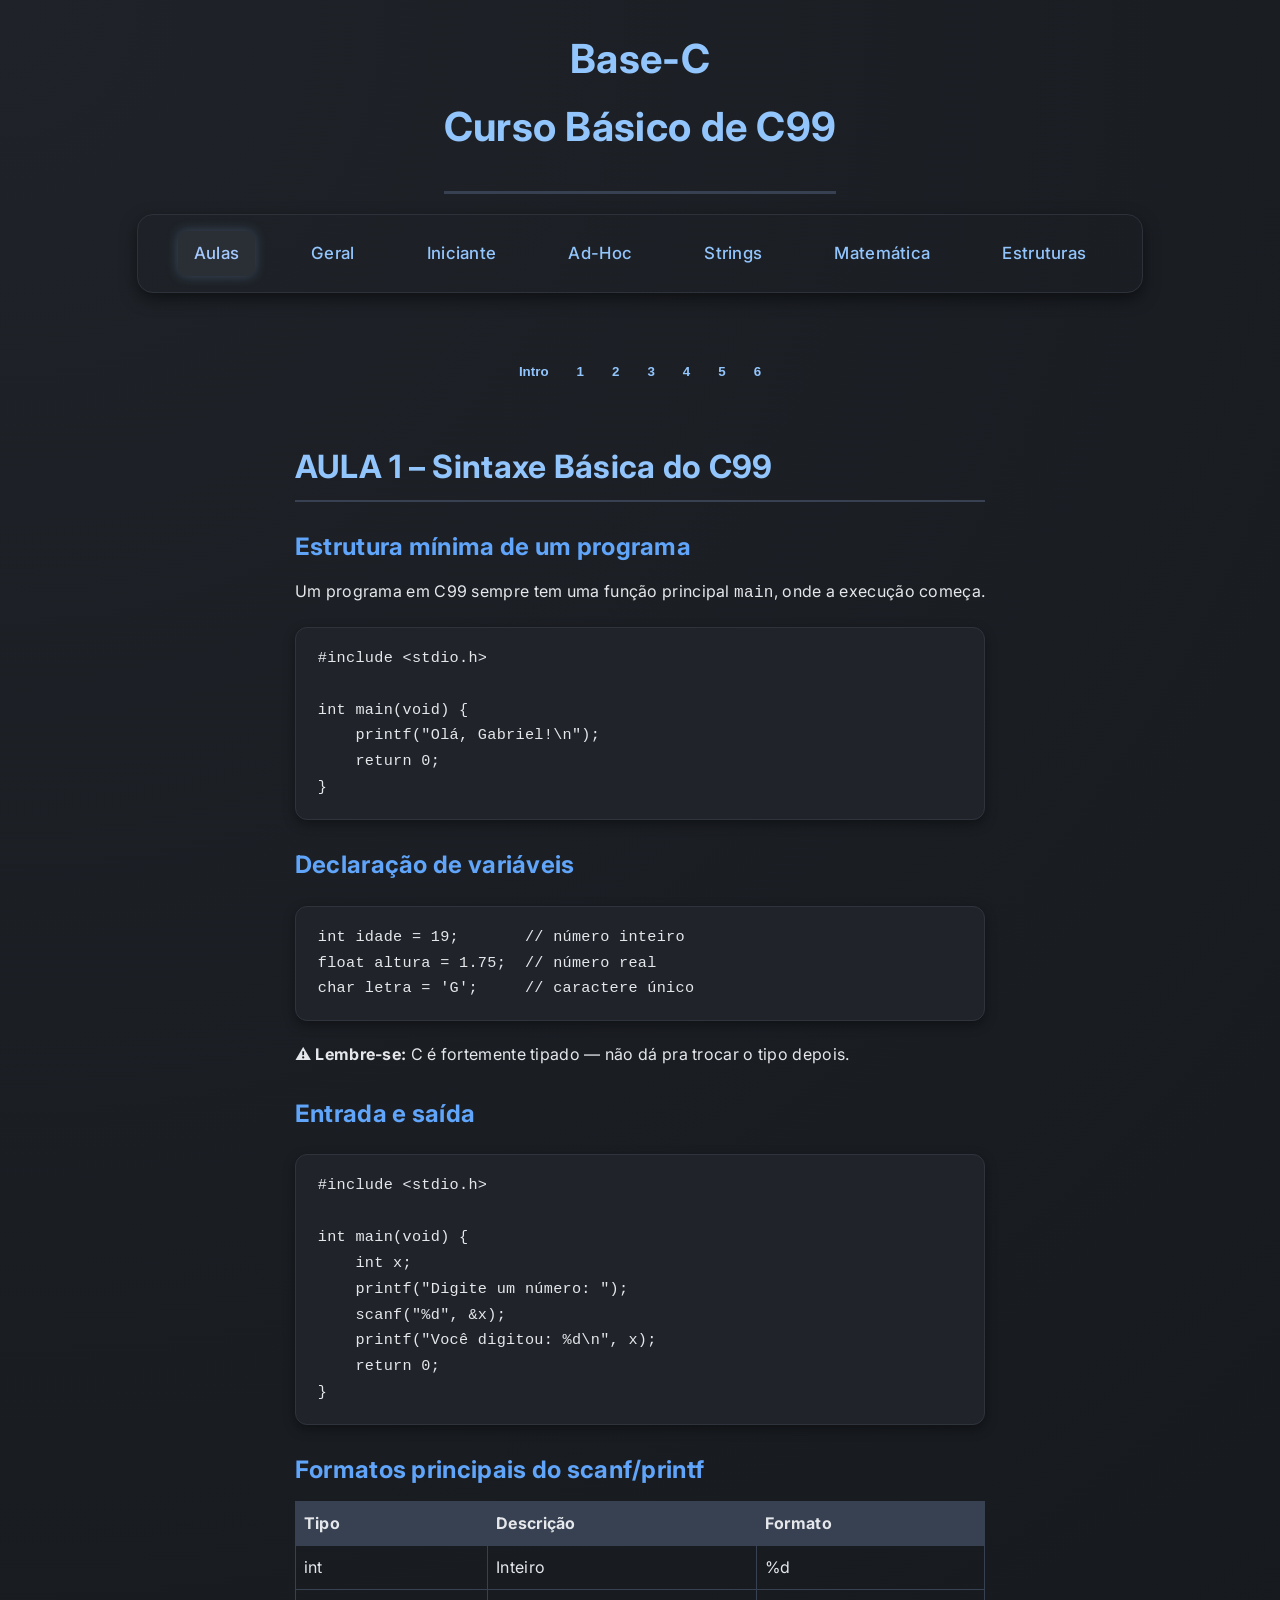
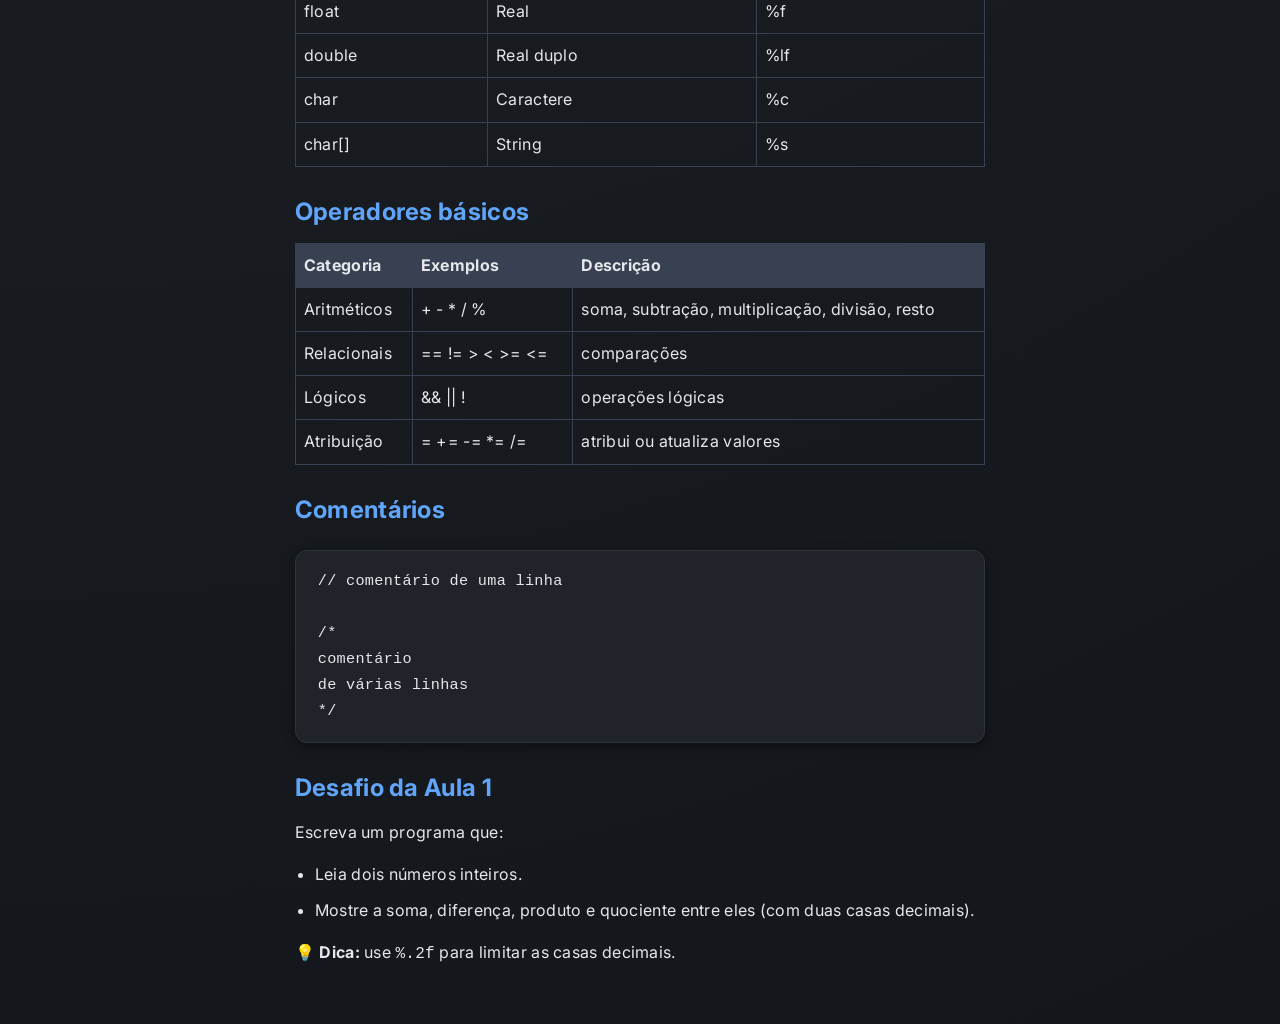
==== commit bb2d18dd: "adicionando js para os botões das paginas funcionarem" ====
--- a/index.html
+++ b/index.html
@@ -6,9 +6,19 @@
   <title>Base C</title>
   <link rel="stylesheet" href="css/style.css">
   <link rel="icon" href="/imagens/c.png" type="image/png">
+
+  <!-- CSS MÍNIMO e NAMESPACED só para controlar visibilidade das "abas" sem tocar no seu style.css -->
+  <style>
+    .aula { display: none; }
+    .aula.active { display: block; }
+
+    /* Botões de navegação (muito simples, sem override pesado) */
+    #abas-aulas { display:flex; gap:6px; flex-wrap:wrap; justify-content:center; margin:14px 0; }
+    #abas-aulas .tab-btn { cursor:pointer; padding:6px 10px; border-radius:6px; background:transparent; border:1px solid transparent; }
+  </style>
 </head>
 <body>
-  <h1>Base C<br>Curso Básico de C99</h1>
+  <h1>Base-C<br>Curso Básico de C99</h1>
 
   <header class="banner">
     <nav class="categorias-menu">
--- a/css/style.css
+++ b/css/style.css
@@ -323,7 +323,7 @@
   width: 100%;
   padding: 12px 40px 12px 16px;
   border-radius: 10px;
-  background-color: #2a2f36;
+  background-color: #3f4751;
   color: #f3f4f6;
   border: 1px solid #3f4751;
   font-size: 1rem;
@@ -337,3 +337,35 @@
   color: #9ca3af;
   pointer-events: none;
 }
+
+/* ===== Estilo das abas de navegação das aulas ===== */
+#abas-aulas {
+    display: flex;
+    flex-wrap: wrap;
+    gap: 8px;
+    margin: 20px 0;
+    justify-content: flex-start;
+}
+
+#abas-aulas .tab-btn {
+    padding: 8px 16px;
+    border: none;
+    border-radius: 6px;
+    background-color: #2a2f36;
+    color: #93c5fd;
+    font-weight: bold;
+    cursor: pointer;
+    transition: all 0.2s ease;
+}
+
+#abas-aulas .tab-btn:hover {
+    background-color: #3f4751;
+    transform: translateY(-2px);
+}
+
+#abas-aulas .tab-btn.active {
+    background-color: #3f4751;
+    color: #3f4751;
+    box-shadow: 0 4px 6px rgba(0,0,0,0.2);
+    transform: translateY(-2px);
+}
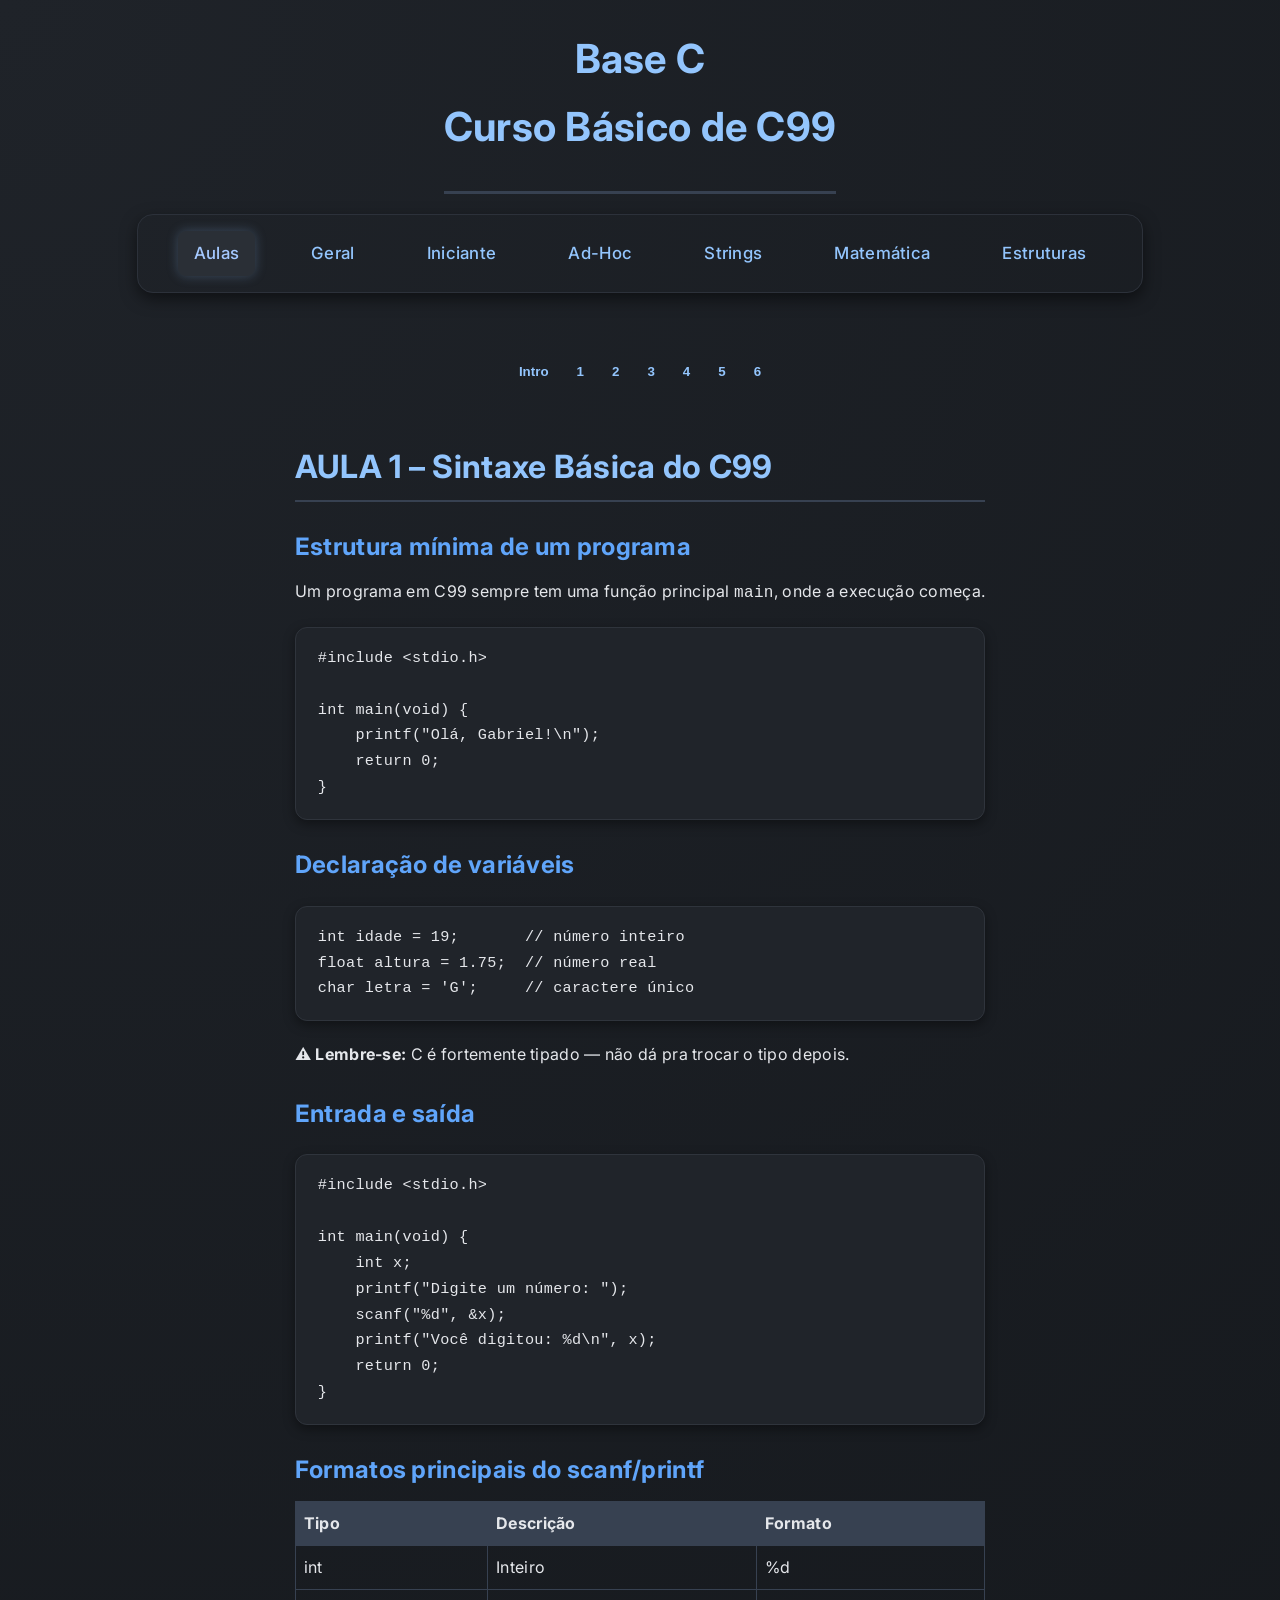
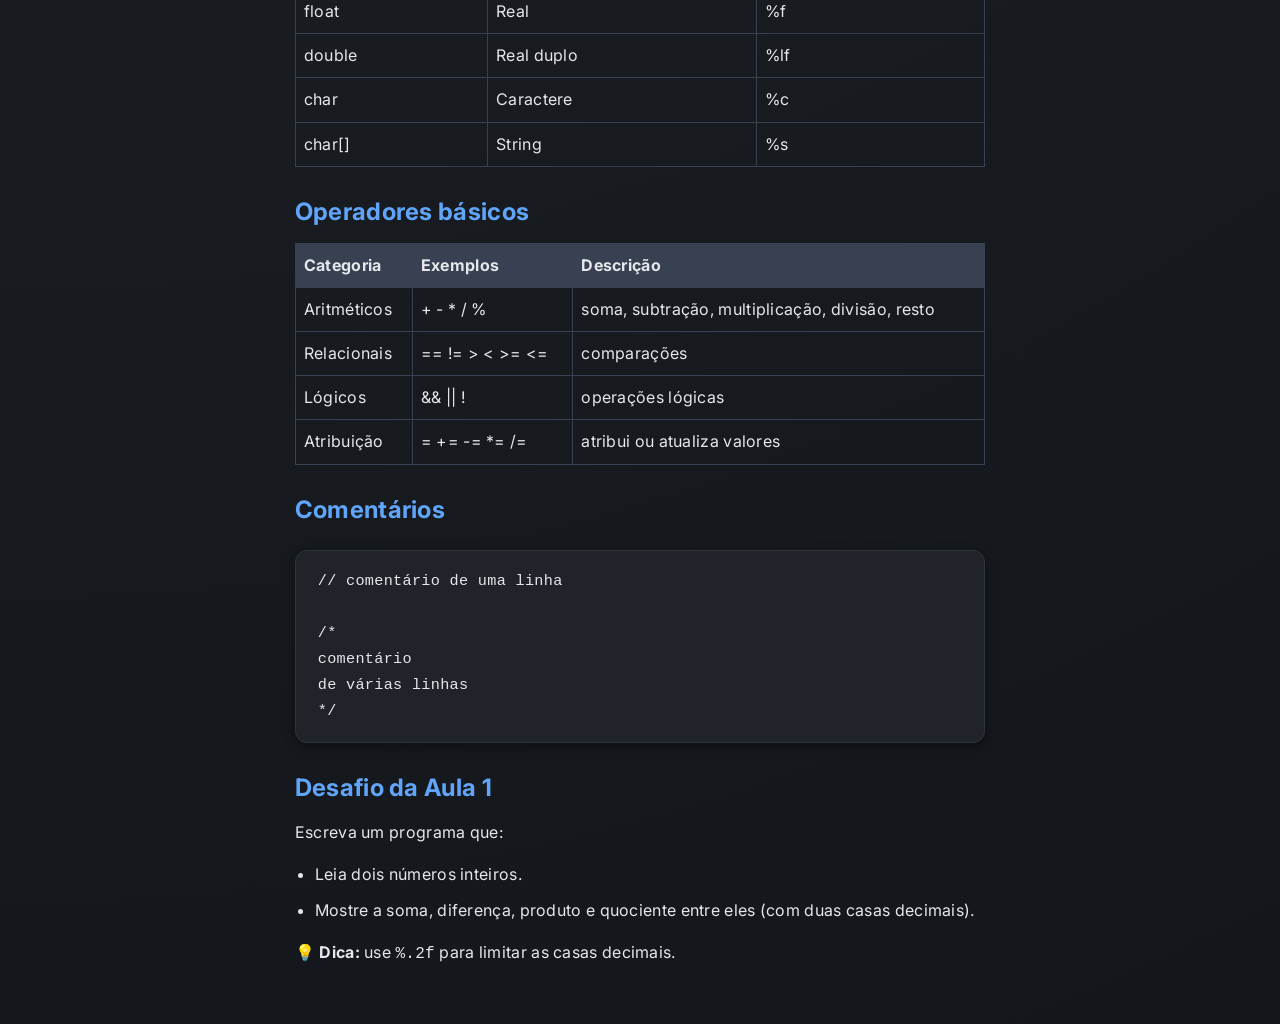
==== commit b56f4251: "Fix heading formatting in index.html" ====
--- a/index.html
+++ b/index.html
@@ -18,7 +18,7 @@
   </style>
 </head>
 <body>
-  <h1>Base-C<br>Curso Básico de C99</h1>
+  <h1>Base C<br>Curso Básico de C99</h1>
 
   <header class="banner">
     <nav class="categorias-menu">
--- a/css/style.css
+++ b/css/style.css
@@ -364,7 +364,7 @@
 }
 
 #abas-aulas .tab-btn.active {
-    background-color: #3f4751;
+    background-color: #2a2f36;
     color: #3f4751;
     box-shadow: 0 4px 6px rgba(0,0,0,0.2);
     transform: translateY(-2px);
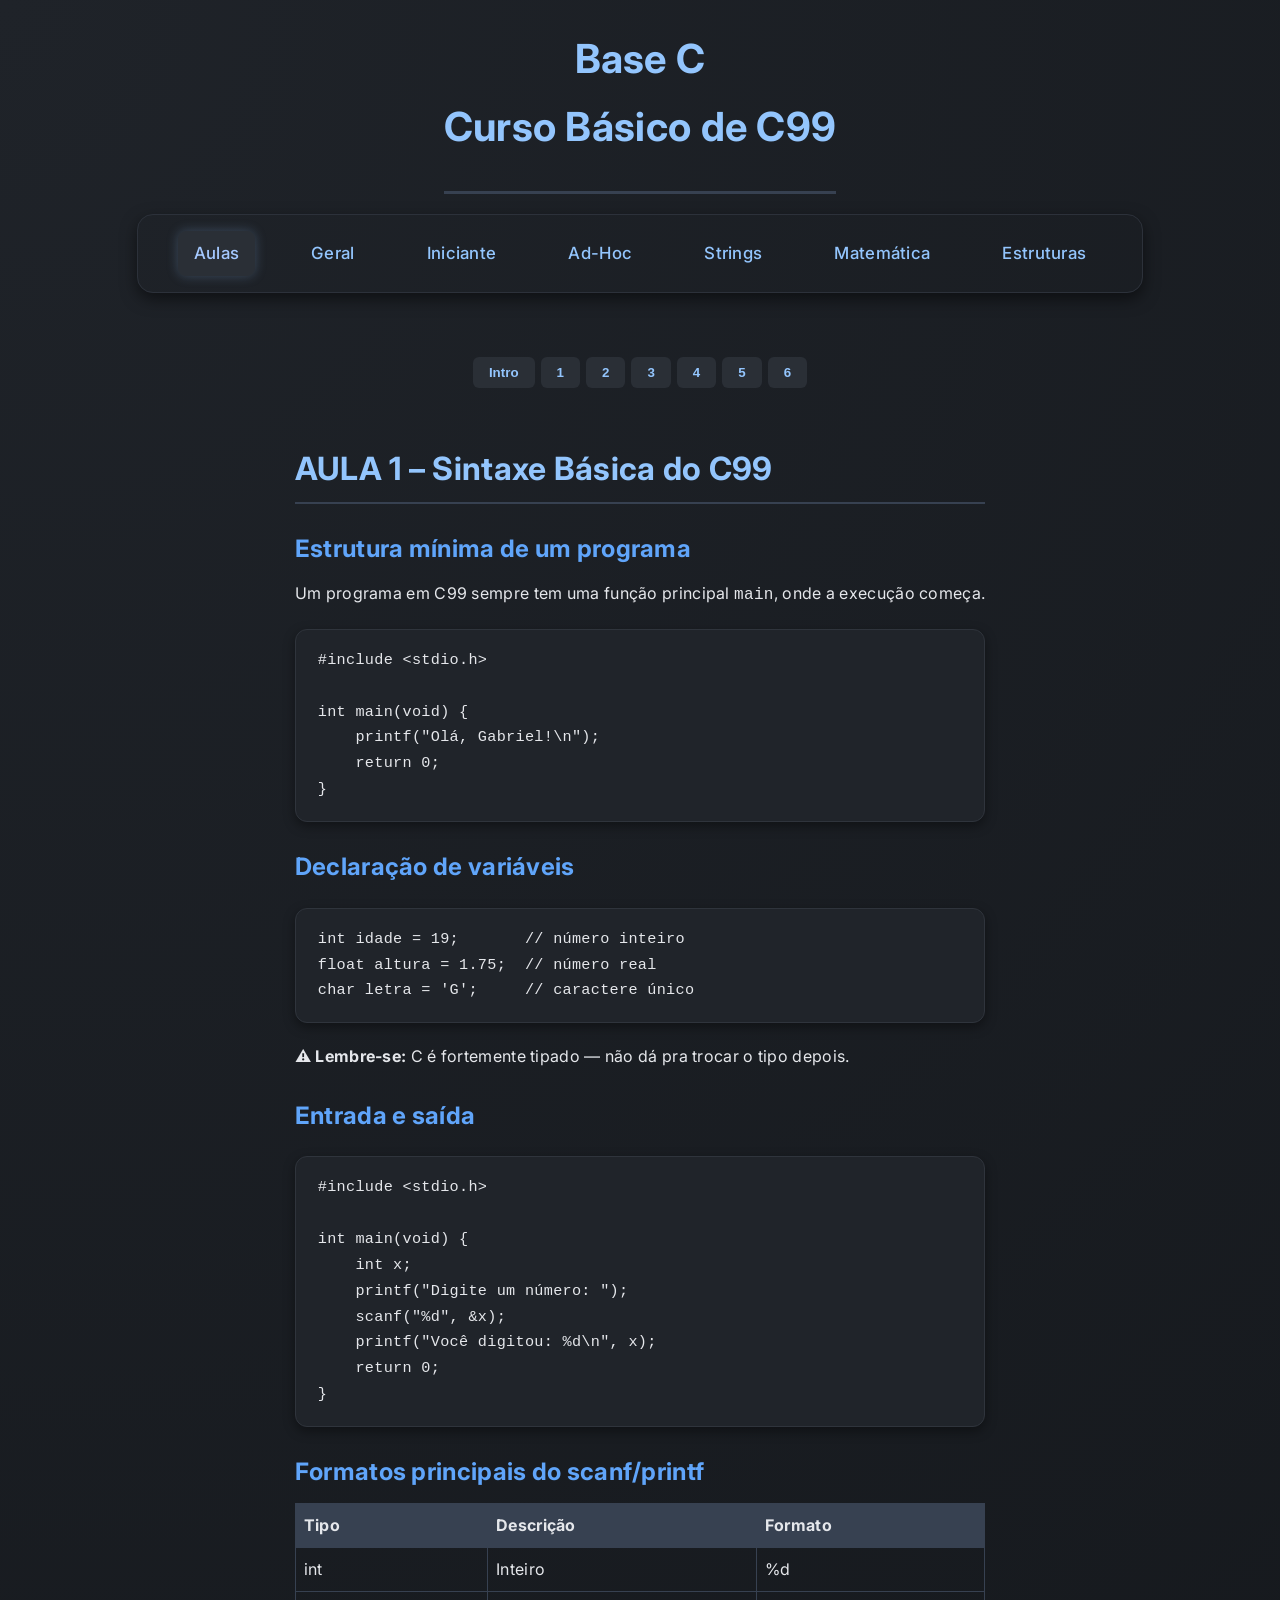
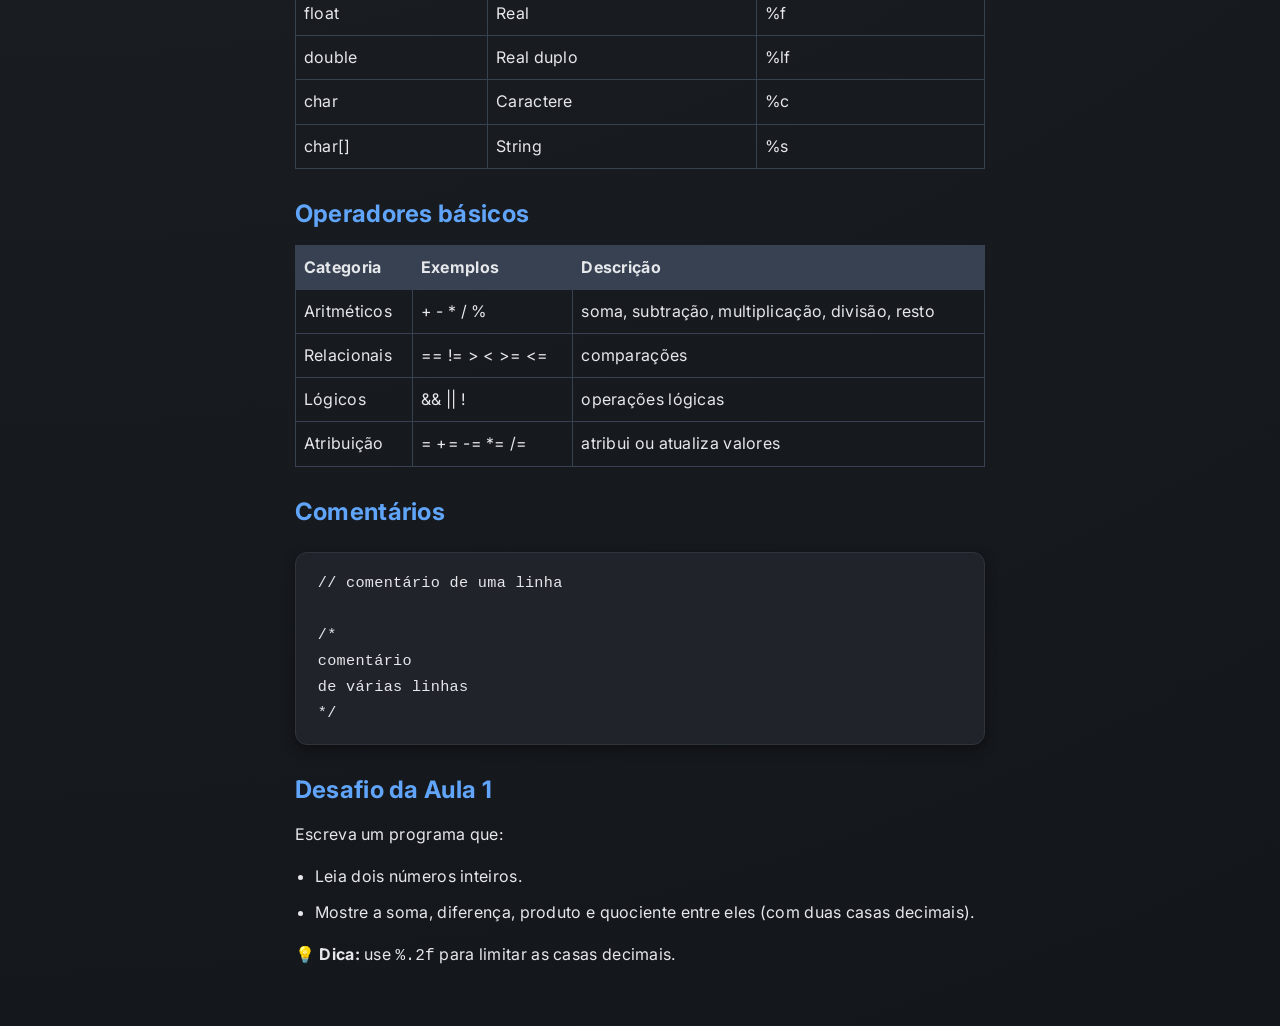
==== commit 31620908: "corrigindo pequeno erro na aula dois" ====
--- a/index.html
+++ b/index.html
@@ -162,7 +162,7 @@
 int main(void) {
     int nota;
     printf("Digite sua nota: ");
-    scanf("%d", &nota);
+    scanf("%d", &amp;nota);
 
     if (nota >= 90) {
         printf("Aprovado com A\n");
--- a/css/style.css
+++ b/css/style.css
@@ -347,7 +347,7 @@
     justify-content: flex-start;
 }
 
-#abas-aulas .tab-btn {
+#abas-aulas button.tab-btn {
     padding: 8px 16px;
     border: none;
     border-radius: 6px;
@@ -358,14 +358,14 @@
     transition: all 0.2s ease;
 }
 
-#abas-aulas .tab-btn:hover {
+#abas-aulas button.tab-btn:hover {
     background-color: #3f4751;
     transform: translateY(-2px);
 }
 
-#abas-aulas .tab-btn.active {
+#abas-aulas button.tab-btn.active {
     background-color: #2a2f36;
-    color: #3f4751;
+    color: #2a2f36;
     box-shadow: 0 4px 6px rgba(0,0,0,0.2);
     transform: translateY(-2px);
 }
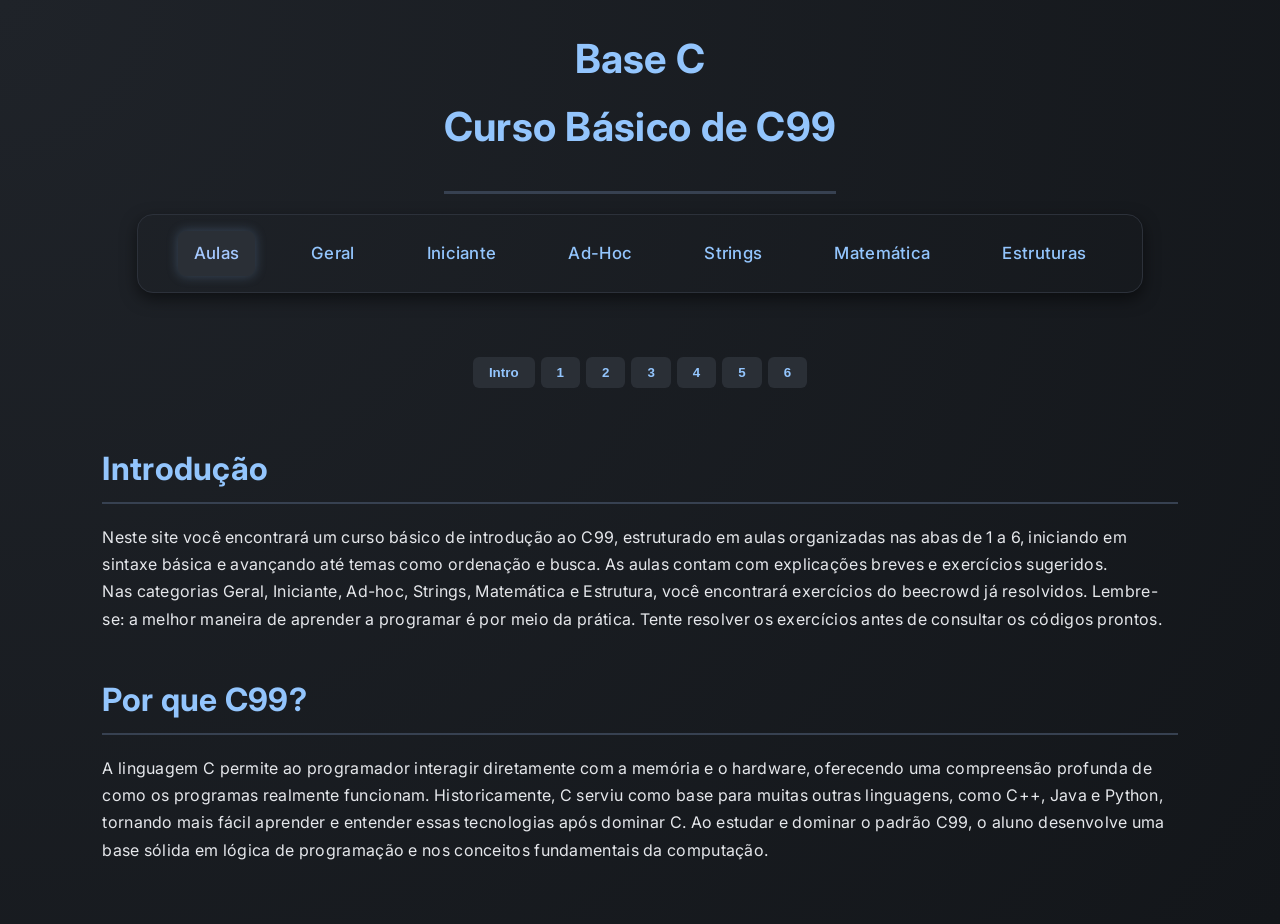
==== commit d326b3a8: "Change default aula to 'intro' in index.html" ====
--- a/index.html
+++ b/index.html
@@ -48,7 +48,15 @@
   <main>
     <!-- Intro / Por que C99? -->
     <section id="intro" class="aula">
+      <h2>Introdução</h2>
+
+      <p>Neste site você encontrará um curso básico de introdução ao C99, estruturado em aulas organizadas nas abas de 1 a 6, iniciando em sintaxe básica e avançando até temas como ordenação e busca. As aulas contam com explicações breves e exercícios sugeridos.
+        <br>
+        Nas categorias Geral, Iniciante, Ad-hoc, Strings, Matemática e Estrutura, você encontrará exercícios do beecrowd já resolvidos. Lembre-se: a melhor maneira de aprender a programar é por meio da prática. Tente resolver os exercícios antes de consultar os códigos prontos.
+      </p>
+
       <h2>Por que C99?</h2>
+      
       <p>A linguagem C permite ao programador interagir diretamente com a memória e o hardware, oferecendo uma compreensão profunda de como os programas realmente funcionam. Historicamente, C serviu como base para muitas outras linguagens, como C++, Java e Python, tornando mais fácil aprender e entender essas tecnologias após dominar C. Ao estudar e dominar o padrão C99, o aluno desenvolve uma base sólida em lógica de programação e nos conceitos fundamentais da computação.</p>
     </section>
 
@@ -1061,7 +1069,7 @@
         if(hash && validIds.includes(hash)){
           showAula(hash, false);
         } else {
-          showAula('aula-1', false);
+          showAula('intro', false);
         }
       }
       window.addEventListener('popstate', handleHash);
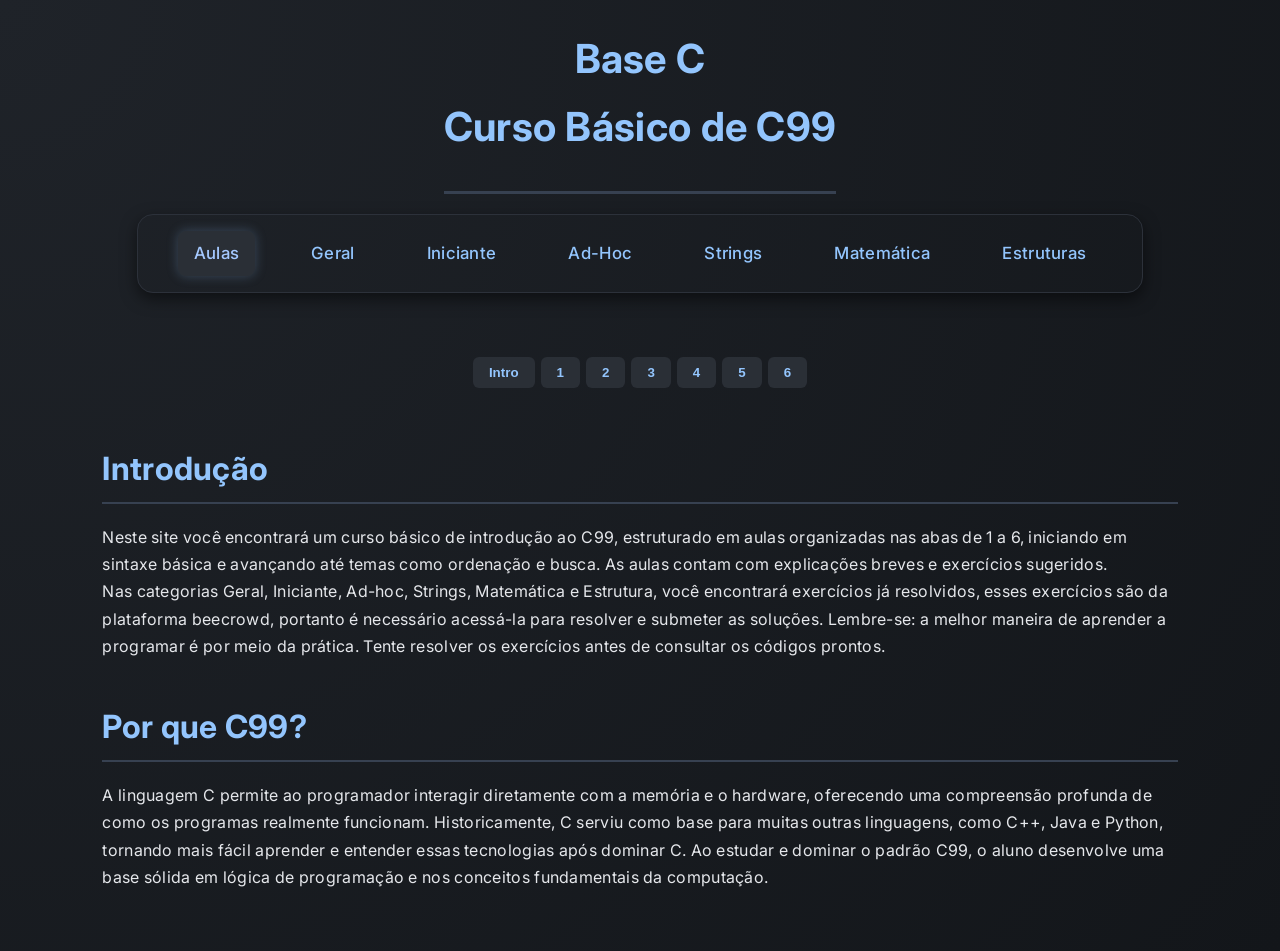
==== commit e591ba58: "Update index.html" ====
--- a/index.html
+++ b/index.html
@@ -52,7 +52,7 @@
 
       <p>Neste site você encontrará um curso básico de introdução ao C99, estruturado em aulas organizadas nas abas de 1 a 6, iniciando em sintaxe básica e avançando até temas como ordenação e busca. As aulas contam com explicações breves e exercícios sugeridos.
         <br>
-        Nas categorias Geral, Iniciante, Ad-hoc, Strings, Matemática e Estrutura, você encontrará exercícios do beecrowd já resolvidos. Lembre-se: a melhor maneira de aprender a programar é por meio da prática. Tente resolver os exercícios antes de consultar os códigos prontos.
+        Nas categorias Geral, Iniciante, Ad-hoc, Strings, Matemática e Estrutura, você encontrará exercícios já resolvidos, esses exercícios são da plataforma beecrowd, portanto é necessário acessá-la para resolver e submeter as soluções. Lembre-se: a melhor maneira de aprender a programar é por meio da prática. Tente resolver os exercícios antes de consultar os códigos prontos.
       </p>
 
       <h2>Por que C99?</h2>
